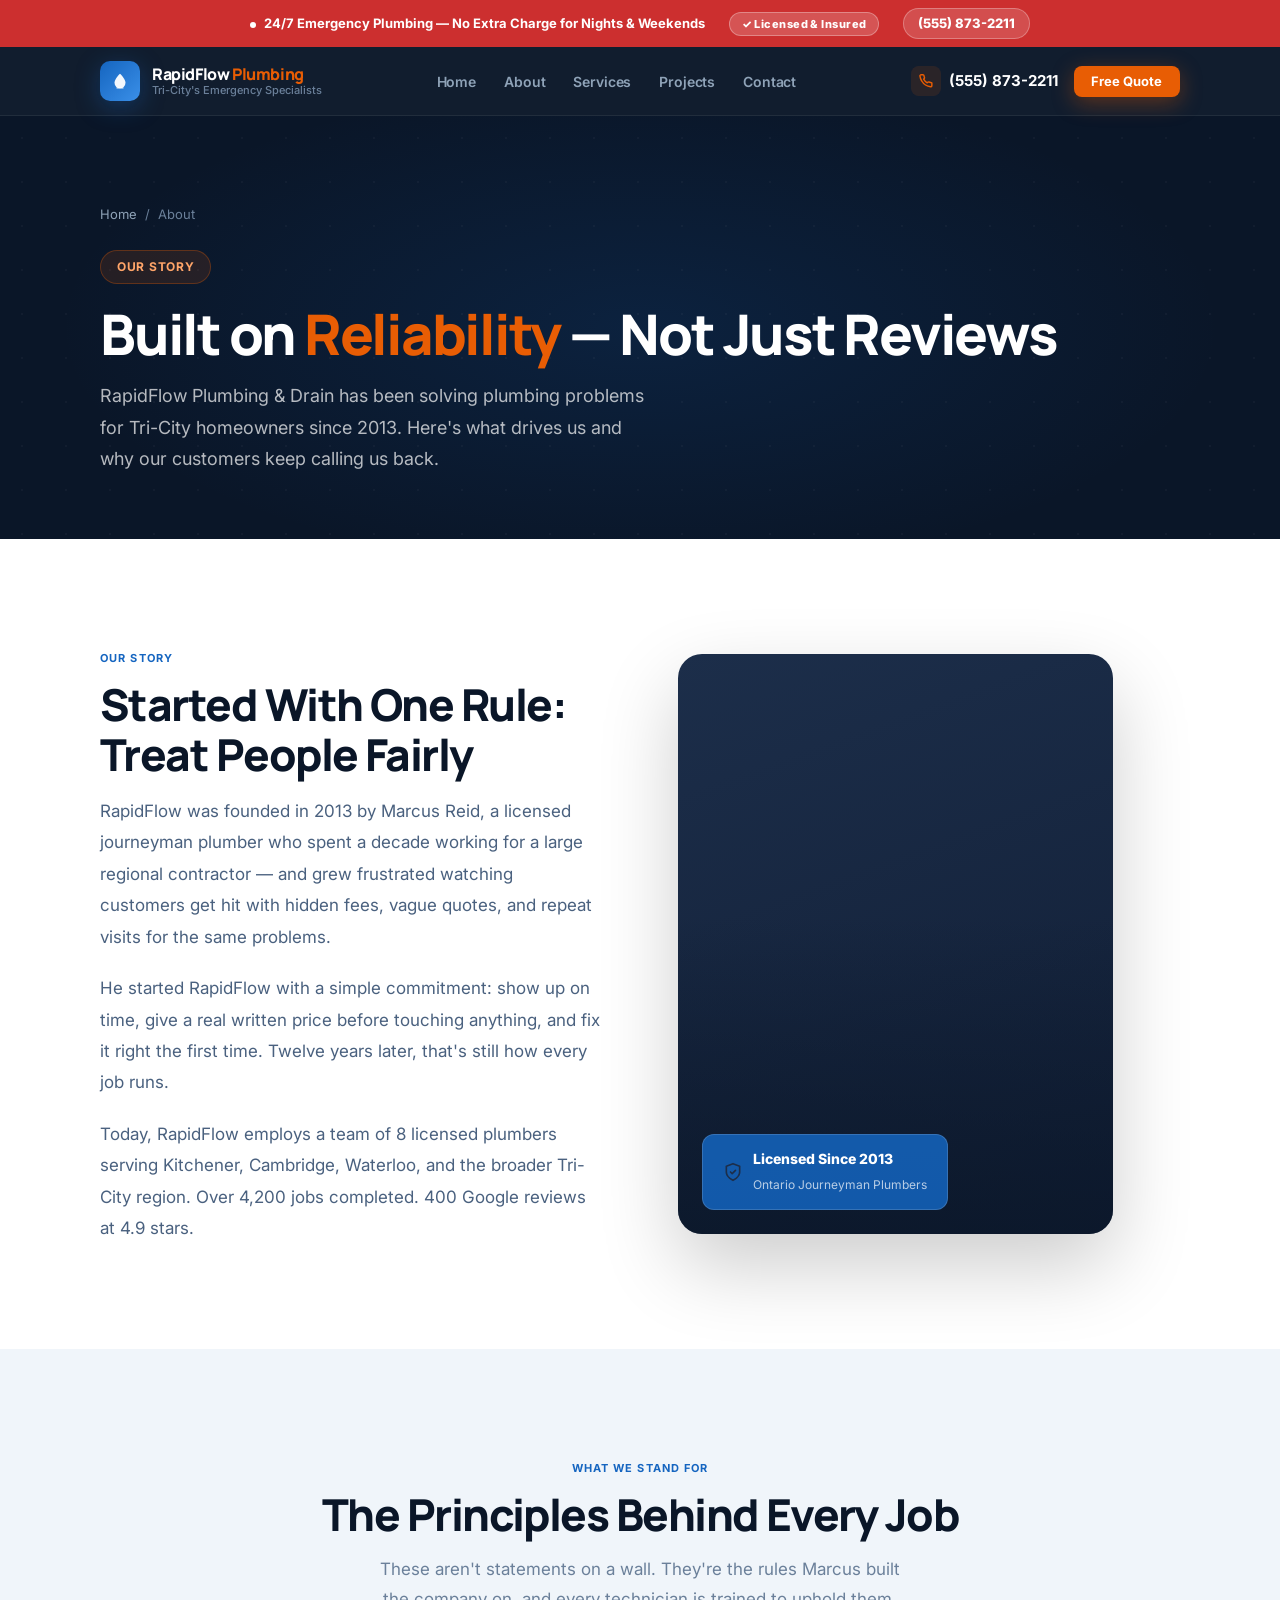
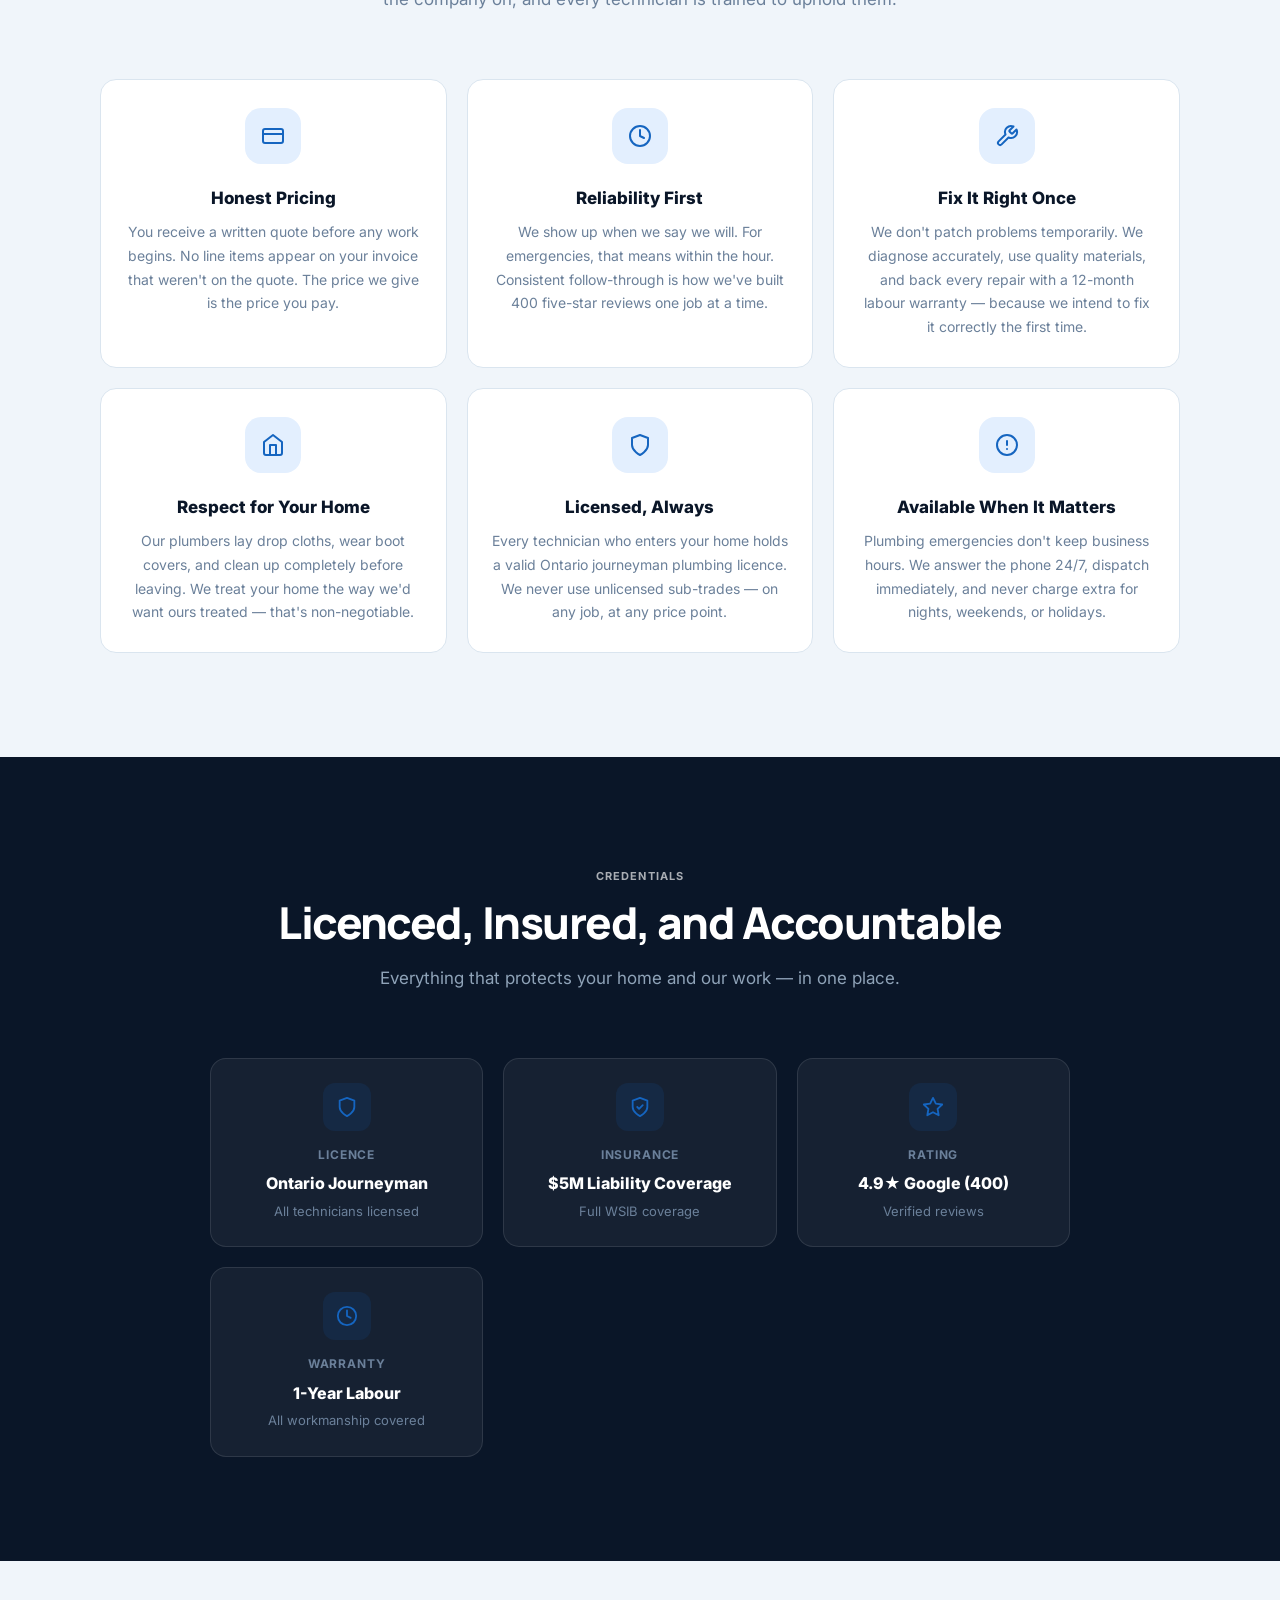
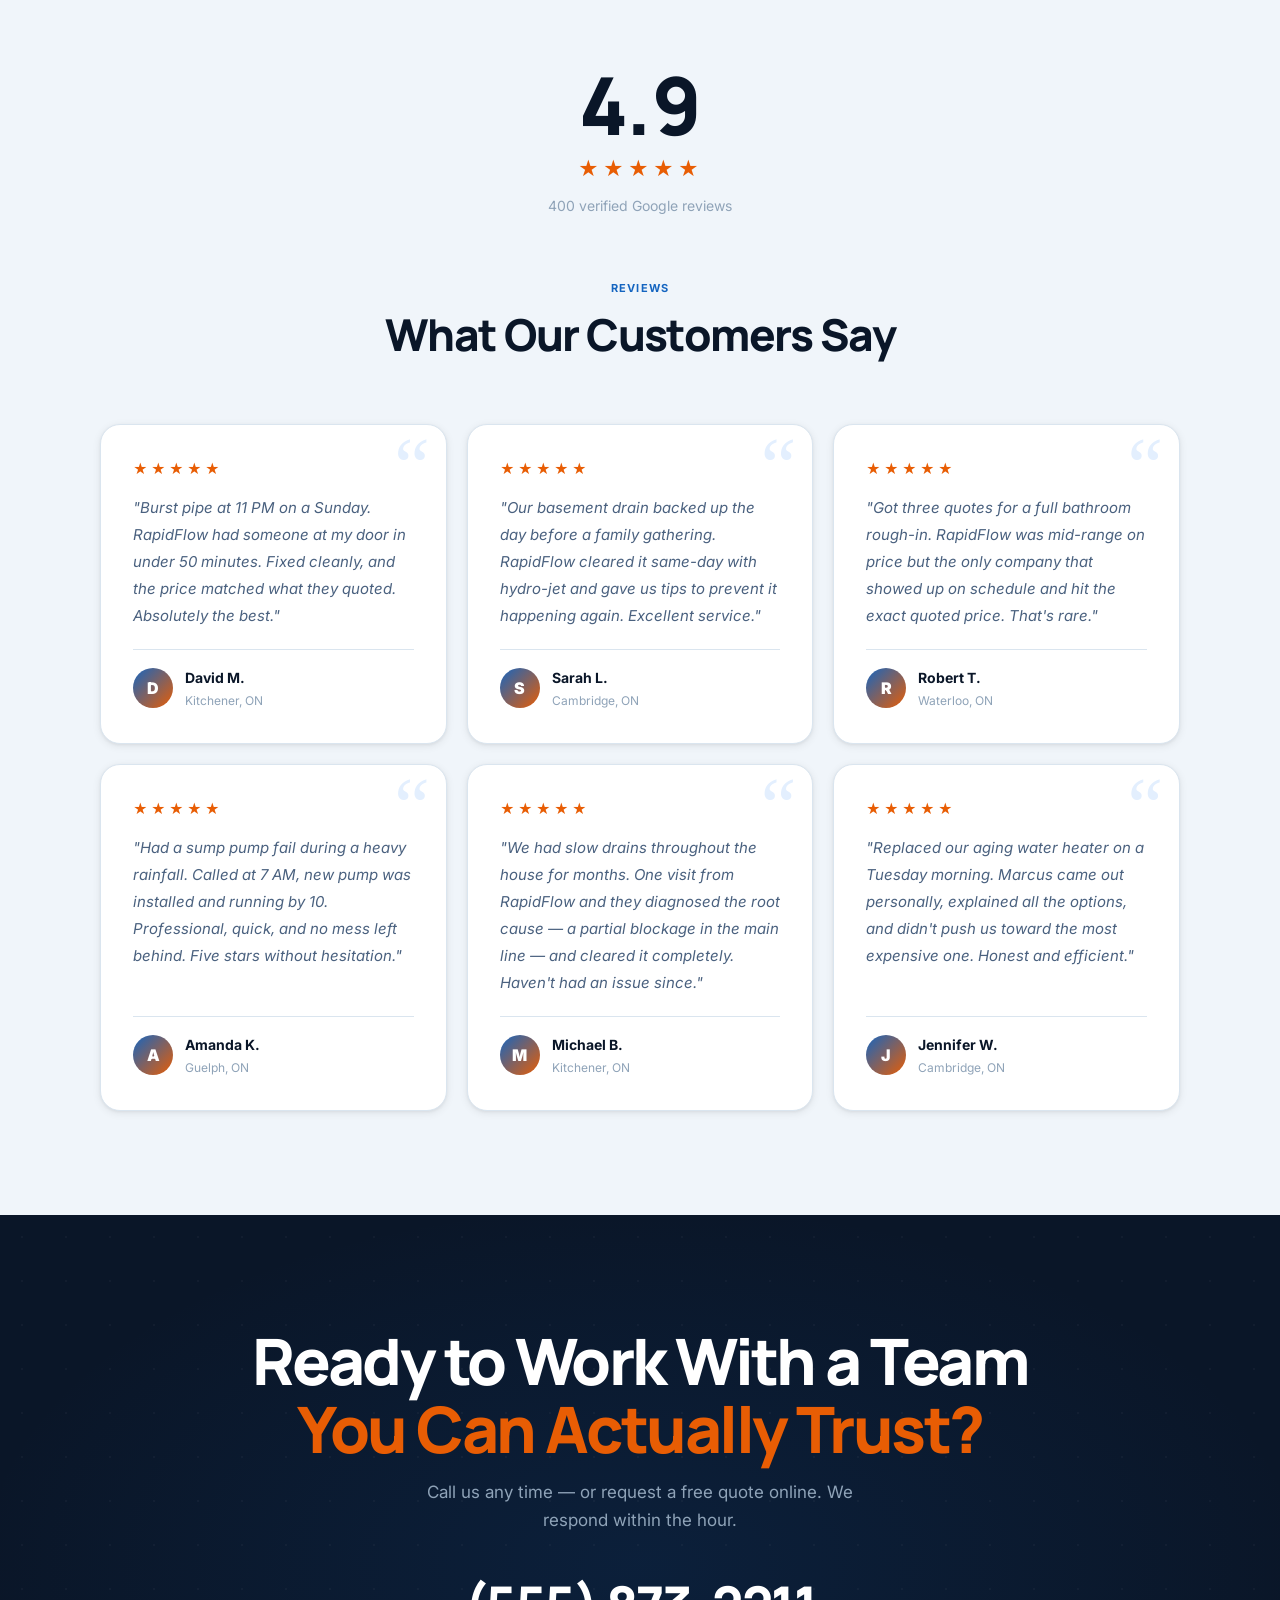
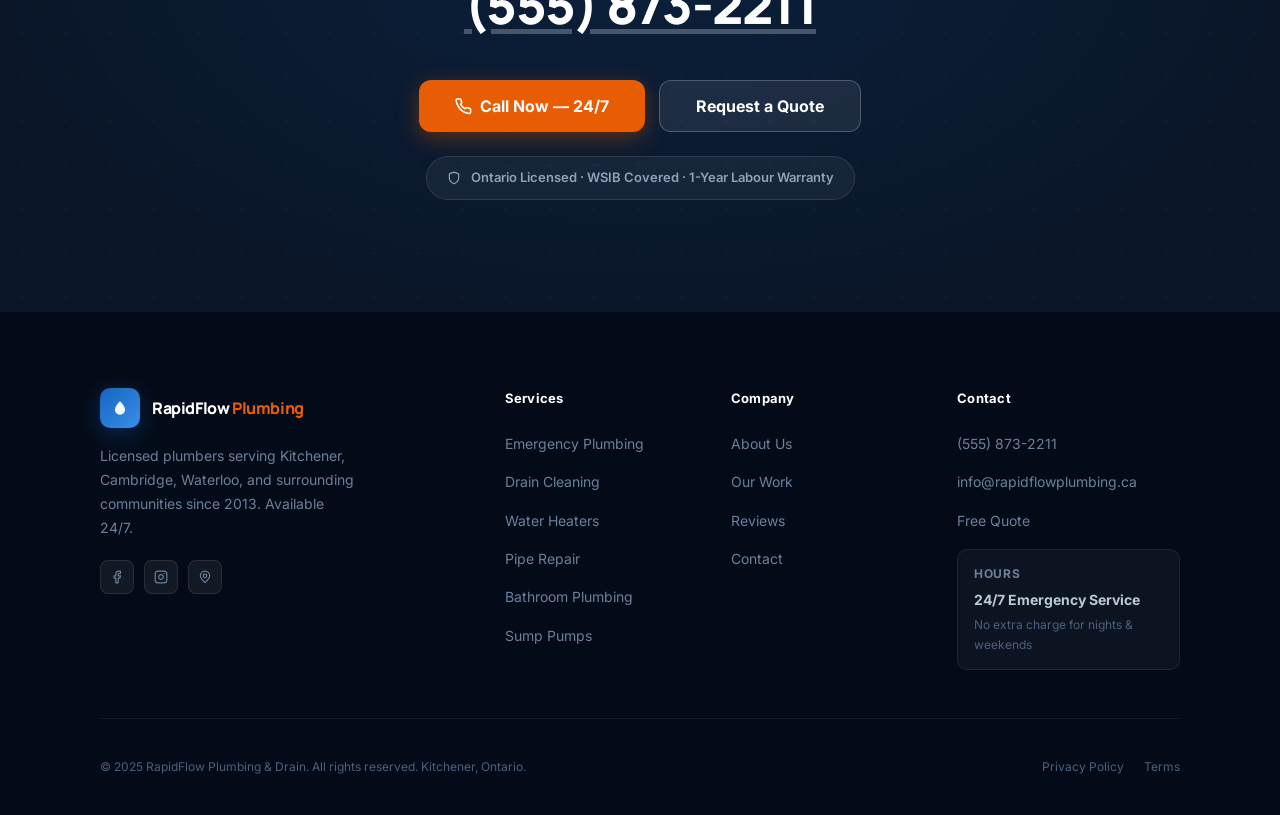
==== about/index.html @ 6519bb2e "feat: full multi-page rebuild — Home, About, Services, Projects, Contact - Converted from single-pag" ====
<!DOCTYPE html>
<html lang="en">
<head>
  <meta charset="UTF-8" />
  <meta name="viewport" content="width=device-width, initial-scale=1.0" />
  <meta name="description" content="About RapidFlow Plumbing & Drain — licensed plumbers serving Tri-City since 2013. Our story, our team, and why homeowners trust us for emergency plumbing." />
  <meta name="theme-color" content="#0A1628" />
  <meta property="og:title" content="About | RapidFlow Plumbing & Drain" />
  <meta property="og:type" content="website" />
  <link rel="canonical" href="https://grandriverdigital.github.io/rapidflow-plumbing-demo/about/" />
  <title>About | RapidFlow Plumbing &amp; Drain</title>
  <link rel="preconnect" href="https://fonts.googleapis.com" />
  <link rel="preconnect" href="https://fonts.gstatic.com" crossorigin />
  <link rel="preload" as="style" href="https://fonts.googleapis.com/css2?family=Manrope:wght@600;700;800;900&family=Inter:wght@400;500;600;700&display=swap" />
  <link rel="stylesheet" href="https://fonts.googleapis.com/css2?family=Manrope:wght@600;700;800;900&family=Inter:wght@400;500;600;700&display=swap" media="print" onload="this.media='all'" />
  <noscript><link rel="stylesheet" href="https://fonts.googleapis.com/css2?family=Manrope:wght@600;700;800;900&family=Inter:wght@400;500;600;700&display=swap" /></noscript>
  <link rel="stylesheet" href="../styles.css" />
</head>
<body>
  <a href="#main" class="skip-link">Skip to main content</a>

  <div class="topbar" role="region" aria-label="Emergency availability">
    <span><span class="topbar__dot" aria-hidden="true"></span><strong>24/7 Emergency Plumbing — No Extra Charge for Nights &amp; Weekends</strong></span>
    <span class="topbar__pill">&#10003; Licensed &amp; Insured</span>
    <a href="tel:5558732211" class="topbar__link">(555) 873-2211</a>
  </div>

  <header class="header" id="header">
    <div class="container header__inner">
      <a href="../" class="logo" aria-label="RapidFlow Plumbing & Drain — home">
        <div class="logo__mark" aria-hidden="true">
          <svg width="22" height="22" viewBox="0 0 36 36" fill="none"><path d="M18 6s-9 8-9 15a9 9 0 0 0 18 0C27 14 18 6 18 6z" fill="#fff" opacity=".95"/><rect x="12" y="28" width="12" height="2.5" rx="1.25" fill="#fff" opacity=".6"/></svg>
        </div>
        <div class="logo__text">
          <div class="logo__name">RapidFlow <span>Plumbing</span></div>
          <div class="logo__tagline">Tri-City's Emergency Specialists</div>
        </div>
      </a>
      <nav class="nav" id="nav" aria-label="Main navigation">
        <ul class="nav__list" role="list">
          <li><a href="../" class="nav__link">Home</a></li>
          <li><a href="../about/" class="nav__link">About</a></li>
          <li><a href="../services/" class="nav__link">Services</a></li>
          <li><a href="../projects/" class="nav__link">Projects</a></li>
          <li><a href="../contact/" class="nav__link">Contact</a></li>
        </ul>
        <a href="../contact/" class="nav__mobile-cta">Get a Free Quote</a>
      </nav>
      <div class="header__right">
        <a href="tel:5558732211" class="header__phone" aria-label="Call RapidFlow now">
          <span class="header__phone-icon" aria-hidden="true">
            <svg width="14" height="14" viewBox="0 0 24 24" fill="none" stroke="currentColor" stroke-width="2.5" stroke-linecap="round" stroke-linejoin="round"><path d="M22 16.92v3a2 2 0 0 1-2.18 2 19.79 19.79 0 0 1-8.63-3.07A19.5 19.5 0 0 1 4.69 12 19.79 19.79 0 0 1 1.61 3.44 2 2 0 0 1 3.6 1.27h3a2 2 0 0 1 2 1.72c.127.96.361 1.9.7 2.81a2 2 0 0 1-.45 2.11L7.91 8.94a16 16 0 0 0 6.16 6.16l.94-.94a2 2 0 0 1 2.11-.45c.907.339 1.85.573 2.81.7A2 2 0 0 1 22 16.92z"/></svg>
          </span>
          (555) 873-2211
        </a>
        <a href="../contact/" class="btn btn--accent btn--sm">Free Quote</a>
      </div>
      <button class="nav-toggle" id="navToggle" aria-label="Open navigation" aria-expanded="false" aria-controls="nav">
        <span class="nav-toggle__bar"></span>
        <span class="nav-toggle__bar"></span>
        <span class="nav-toggle__bar"></span>
      </button>
    </div>
  </header>

  <main id="main">

    <!-- PAGE HERO -->
    <div class="page-hero">
      <div class="container page-hero__inner">
        <nav class="breadcrumb" aria-label="Breadcrumb">
          <a href="../">Home</a>
          <span class="breadcrumb__sep" aria-hidden="true">/</span>
          <span aria-current="page">About</span>
        </nav>
        <div class="page-hero__badge">Our Story</div>
        <h1>Built on <span>Reliability</span> — Not Just Reviews</h1>
        <p class="page-hero__sub">RapidFlow Plumbing &amp; Drain has been solving plumbing problems for Tri-City homeowners since 2013. Here's what drives us and why our customers keep calling us back.</p>
      </div>
    </div>

    <!-- STORY -->
    <section class="section" aria-labelledby="story-h">
      <div class="container">
        <div class="why-grid">
          <div class="sr">
            <div class="eyebrow">Our Story</div>
            <h2 class="section-heading" id="story-h">Started With One Rule: Treat People Fairly</h2>
            <p style="font-size:1.0625rem;color:var(--ink-500);line-height:1.85;margin-bottom:1.25rem;">RapidFlow was founded in 2013 by Marcus Reid, a licensed journeyman plumber who spent a decade working for a large regional contractor — and grew frustrated watching customers get hit with hidden fees, vague quotes, and repeat visits for the same problems.</p>
            <p style="font-size:1.0625rem;color:var(--ink-500);line-height:1.85;margin-bottom:1.25rem;">He started RapidFlow with a simple commitment: show up on time, give a real written price before touching anything, and fix it right the first time. Twelve years later, that's still how every job runs.</p>
            <p style="font-size:1.0625rem;color:var(--ink-500);line-height:1.85;">Today, RapidFlow employs a team of 8 licensed plumbers serving Kitchener, Cambridge, Waterloo, and the broader Tri-City region. Over 4,200 jobs completed. 400 Google reviews at 4.9 stars.</p>
          </div>
          <div class="why-img sr">
            <img src="https://images.unsplash.com/photo-1621905252507-b35492cc74b4?auto=format&fit=crop&w=700&q=80" alt="RapidFlow founder and team at work" loading="lazy" onerror="this.style.display='none'" />
            <div class="why-img__overlay" aria-hidden="true"></div>
            <div class="why-img__foot">
              <div class="cred-badge">
                <svg width="20" height="20" viewBox="0 0 24 24" fill="none" stroke="currentColor" stroke-width="2" stroke-linecap="round" stroke-linejoin="round" aria-hidden="true"><path d="M12 22s8-4 8-10V5l-8-3-8 3v7c0 6 8 10 8 10z"/><polyline points="9 12 11 14 15 10"/></svg>
                <div><strong>Licensed Since 2013</strong><span>Ontario Journeyman Plumbers</span></div>
              </div>
            </div>
          </div>
        </div>
      </div>
    </section>

    <!-- VALUES -->
    <section class="section section--light" aria-labelledby="val-h">
      <div class="container">
        <div class="section-header sr">
          <div class="eyebrow">What We Stand For</div>
          <h2 class="section-heading" id="val-h">The Principles Behind Every Job</h2>
          <p class="section-sub section-sub--center">These aren't statements on a wall. They're the rules Marcus built the company on, and every technician is trained to uphold them.</p>
        </div>
        <div class="values-grid" role="list">
          <div class="val-card sr d1" role="listitem">
            <div class="val-card__ico" aria-hidden="true">
              <svg width="24" height="24" viewBox="0 0 24 24" fill="none" stroke="currentColor" stroke-width="2" stroke-linecap="round" stroke-linejoin="round"><rect x="2" y="5" width="20" height="14" rx="2"/><line x1="2" y1="10" x2="22" y2="10"/></svg>
            </div>
            <h3>Honest Pricing</h3>
            <p>You receive a written quote before any work begins. No line items appear on your invoice that weren't on the quote. The price we give is the price you pay.</p>
          </div>
          <div class="val-card sr d2" role="listitem">
            <div class="val-card__ico" aria-hidden="true">
              <svg width="24" height="24" viewBox="0 0 24 24" fill="none" stroke="currentColor" stroke-width="2" stroke-linecap="round" stroke-linejoin="round"><circle cx="12" cy="12" r="10"/><polyline points="12 6 12 12 16 14"/></svg>
            </div>
            <h3>Reliability First</h3>
            <p>We show up when we say we will. For emergencies, that means within the hour. Consistent follow-through is how we've built 400 five-star reviews one job at a time.</p>
          </div>
          <div class="val-card sr d3" role="listitem">
            <div class="val-card__ico" aria-hidden="true">
              <svg width="24" height="24" viewBox="0 0 24 24" fill="none" stroke="currentColor" stroke-width="2" stroke-linecap="round" stroke-linejoin="round"><path d="M14.7 6.3a1 1 0 0 0 0 1.4l1.6 1.6a1 1 0 0 0 1.4 0l3.77-3.77a6 6 0 0 1-7.94 7.94l-6.91 6.91a2.12 2.12 0 0 1-3-3l6.91-6.91a6 6 0 0 1 7.94-7.94l-3.76 3.76z"/></svg>
            </div>
            <h3>Fix It Right Once</h3>
            <p>We don't patch problems temporarily. We diagnose accurately, use quality materials, and back every repair with a 12-month labour warranty — because we intend to fix it correctly the first time.</p>
          </div>
          <div class="val-card sr d1" role="listitem">
            <div class="val-card__ico" aria-hidden="true">
              <svg width="24" height="24" viewBox="0 0 24 24" fill="none" stroke="currentColor" stroke-width="2" stroke-linecap="round" stroke-linejoin="round"><path d="M3 9l9-7 9 7v11a2 2 0 0 1-2 2H5a2 2 0 0 1-2-2z"/><polyline points="9 22 9 12 15 12 15 22"/></svg>
            </div>
            <h3>Respect for Your Home</h3>
            <p>Our plumbers lay drop cloths, wear boot covers, and clean up completely before leaving. We treat your home the way we'd want ours treated — that's non-negotiable.</p>
          </div>
          <div class="val-card sr d2" role="listitem">
            <div class="val-card__ico" aria-hidden="true">
              <svg width="24" height="24" viewBox="0 0 24 24" fill="none" stroke="currentColor" stroke-width="2" stroke-linecap="round" stroke-linejoin="round"><path d="M12 22s8-4 8-10V5l-8-3-8 3v7c0 6 8 10 8 10z"/></svg>
            </div>
            <h3>Licensed, Always</h3>
            <p>Every technician who enters your home holds a valid Ontario journeyman plumbing licence. We never use unlicensed sub-trades — on any job, at any price point.</p>
          </div>
          <div class="val-card sr d3" role="listitem">
            <div class="val-card__ico" aria-hidden="true">
              <svg width="24" height="24" viewBox="0 0 24 24" fill="none" stroke="currentColor" stroke-width="2" stroke-linecap="round" stroke-linejoin="round"><circle cx="12" cy="12" r="10"/><line x1="12" y1="8" x2="12" y2="12"/><line x1="12" y1="16" x2="12.01" y2="16"/></svg>
            </div>
            <h3>Available When It Matters</h3>
            <p>Plumbing emergencies don't keep business hours. We answer the phone 24/7, dispatch immediately, and never charge extra for nights, weekends, or holidays.</p>
          </div>
        </div>
      </div>
    </section>

    <!-- CREDENTIALS -->
    <section class="section section--dark" aria-labelledby="cred-h">
      <div class="container">
        <div class="section-header sr">
          <div class="eyebrow eyebrow--lt">Credentials</div>
          <h2 class="section-heading section-heading--lt" id="cred-h">Licenced, Insured, and Accountable</h2>
          <p class="section-sub section-sub--lt section-sub--center">Everything that protects your home and our work — in one place.</p>
        </div>
        <div style="display:grid;grid-template-columns:repeat(auto-fit,minmax(220px,1fr));gap:1.25rem;max-width:860px;margin-inline:auto;" role="list">
          <div class="sr d1" style="background:rgba(255,255,255,.05);border:1px solid rgba(255,255,255,.1);border-radius:var(--r-16);padding:1.5rem;text-align:center;" role="listitem">
            <div style="width:48px;height:48px;background:var(--p-gl);border-radius:var(--r-12);display:flex;align-items:center;justify-content:center;margin:0 auto .875rem;color:var(--p);" aria-hidden="true"><svg width="22" height="22" viewBox="0 0 24 24" fill="none" stroke="currentColor" stroke-width="2" stroke-linecap="round" stroke-linejoin="round"><path d="M12 22s8-4 8-10V5l-8-3-8 3v7c0 6 8 10 8 10z"/></svg></div>
            <div style="font-size:.75rem;font-weight:700;color:var(--ink-400);letter-spacing:.07em;text-transform:uppercase;margin-bottom:.375rem;">Licence</div>
            <div style="font-size:1rem;font-weight:800;color:#fff;">Ontario Journeyman</div>
            <div style="font-size:.8125rem;color:var(--ink-400);margin-top:.25rem;">All technicians licensed</div>
          </div>
          <div class="sr d2" style="background:rgba(255,255,255,.05);border:1px solid rgba(255,255,255,.1);border-radius:var(--r-16);padding:1.5rem;text-align:center;" role="listitem">
            <div style="width:48px;height:48px;background:var(--p-gl);border-radius:var(--r-12);display:flex;align-items:center;justify-content:center;margin:0 auto .875rem;color:var(--p);" aria-hidden="true"><svg width="22" height="22" viewBox="0 0 24 24" fill="none" stroke="currentColor" stroke-width="2" stroke-linecap="round" stroke-linejoin="round"><path d="M12 22s8-4 8-10V5l-8-3-8 3v7c0 6 8 10 8 10z"/><polyline points="9 12 11 14 15 10"/></svg></div>
            <div style="font-size:.75rem;font-weight:700;color:var(--ink-400);letter-spacing:.07em;text-transform:uppercase;margin-bottom:.375rem;">Insurance</div>
            <div style="font-size:1rem;font-weight:800;color:#fff;">$5M Liability Coverage</div>
            <div style="font-size:.8125rem;color:var(--ink-400);margin-top:.25rem;">Full WSIB coverage</div>
          </div>
          <div class="sr d3" style="background:rgba(255,255,255,.05);border:1px solid rgba(255,255,255,.1);border-radius:var(--r-16);padding:1.5rem;text-align:center;" role="listitem">
            <div style="width:48px;height:48px;background:var(--p-gl);border-radius:var(--r-12);display:flex;align-items:center;justify-content:center;margin:0 auto .875rem;color:var(--p);" aria-hidden="true"><svg width="22" height="22" viewBox="0 0 24 24" fill="none" stroke="currentColor" stroke-width="2" stroke-linecap="round" stroke-linejoin="round"><polygon points="12 2 15.09 8.26 22 9.27 17 14.14 18.18 21.02 12 17.77 5.82 21.02 7 14.14 2 9.27 8.91 8.26 12 2"/></svg></div>
            <div style="font-size:.75rem;font-weight:700;color:var(--ink-400);letter-spacing:.07em;text-transform:uppercase;margin-bottom:.375rem;">Rating</div>
            <div style="font-size:1rem;font-weight:800;color:#fff;">4.9&#9733; Google (400)</div>
            <div style="font-size:.8125rem;color:var(--ink-400);margin-top:.25rem;">Verified reviews</div>
          </div>
          <div class="sr d4" style="background:rgba(255,255,255,.05);border:1px solid rgba(255,255,255,.1);border-radius:var(--r-16);padding:1.5rem;text-align:center;" role="listitem">
            <div style="width:48px;height:48px;background:var(--p-gl);border-radius:var(--r-12);display:flex;align-items:center;justify-content:center;margin:0 auto .875rem;color:var(--p);" aria-hidden="true"><svg width="22" height="22" viewBox="0 0 24 24" fill="none" stroke="currentColor" stroke-width="2" stroke-linecap="round" stroke-linejoin="round"><circle cx="12" cy="12" r="10"/><polyline points="12 6 12 12 16 14"/></svg></div>
            <div style="font-size:.75rem;font-weight:700;color:var(--ink-400);letter-spacing:.07em;text-transform:uppercase;margin-bottom:.375rem;">Warranty</div>
            <div style="font-size:1rem;font-weight:800;color:#fff;">1-Year Labour</div>
            <div style="font-size:.8125rem;color:var(--ink-400);margin-top:.25rem;">All workmanship covered</div>
          </div>
        </div>
      </div>
    </section>

    <!-- REVIEWS -->
    <section class="section section--light" id="reviews" aria-labelledby="rev-h">
      <div class="container">
        <div class="rev-agg sr">
          <div class="rev-agg__num" aria-label="4.9 out of 5 stars">4.9</div>
          <div class="rev-agg__stars" aria-hidden="true">&#9733;&#9733;&#9733;&#9733;&#9733;</div>
          <div class="rev-agg__count">400 verified Google reviews</div>
        </div>
        <div class="section-header sr">
          <div class="eyebrow">Reviews</div>
          <h2 class="section-heading" id="rev-h">What Our Customers Say</h2>
        </div>
        <div class="rev-grid" role="list" aria-label="Customer reviews">
          <div class="rev-card sr d1" role="listitem">
            <div class="rev-card__stars" aria-label="5 stars">&#9733;&#9733;&#9733;&#9733;&#9733;</div>
            <p class="rev-card__text">"Burst pipe at 11 PM on a Sunday. RapidFlow had someone at my door in under 50 minutes. Fixed cleanly, and the price matched what they quoted. Absolutely the best."</p>
            <div class="rev-card__author">
              <div class="rev-card__avatar" aria-hidden="true">D</div>
              <div><div class="rev-card__name">David M.</div><div class="rev-card__loc">Kitchener, ON</div></div>
            </div>
          </div>
          <div class="rev-card sr d2" role="listitem">
            <div class="rev-card__stars" aria-label="5 stars">&#9733;&#9733;&#9733;&#9733;&#9733;</div>
            <p class="rev-card__text">"Our basement drain backed up the day before a family gathering. RapidFlow cleared it same-day with hydro-jet and gave us tips to prevent it happening again. Excellent service."</p>
            <div class="rev-card__author">
              <div class="rev-card__avatar" aria-hidden="true">S</div>
              <div><div class="rev-card__name">Sarah L.</div><div class="rev-card__loc">Cambridge, ON</div></div>
            </div>
          </div>
          <div class="rev-card sr d3" role="listitem">
            <div class="rev-card__stars" aria-label="5 stars">&#9733;&#9733;&#9733;&#9733;&#9733;</div>
            <p class="rev-card__text">"Got three quotes for a full bathroom rough-in. RapidFlow was mid-range on price but the only company that showed up on schedule and hit the exact quoted price. That's rare."</p>
            <div class="rev-card__author">
              <div class="rev-card__avatar" aria-hidden="true">R</div>
              <div><div class="rev-card__name">Robert T.</div><div class="rev-card__loc">Waterloo, ON</div></div>
            </div>
          </div>
          <div class="rev-card sr d1" role="listitem">
            <div class="rev-card__stars" aria-label="5 stars">&#9733;&#9733;&#9733;&#9733;&#9733;</div>
            <p class="rev-card__text">"Had a sump pump fail during a heavy rainfall. Called at 7 AM, new pump was installed and running by 10. Professional, quick, and no mess left behind. Five stars without hesitation."</p>
            <div class="rev-card__author">
              <div class="rev-card__avatar" aria-hidden="true">A</div>
              <div><div class="rev-card__name">Amanda K.</div><div class="rev-card__loc">Guelph, ON</div></div>
            </div>
          </div>
          <div class="rev-card sr d2" role="listitem">
            <div class="rev-card__stars" aria-label="5 stars">&#9733;&#9733;&#9733;&#9733;&#9733;</div>
            <p class="rev-card__text">"We had slow drains throughout the house for months. One visit from RapidFlow and they diagnosed the root cause — a partial blockage in the main line — and cleared it completely. Haven't had an issue since."</p>
            <div class="rev-card__author">
              <div class="rev-card__avatar" aria-hidden="true">M</div>
              <div><div class="rev-card__name">Michael B.</div><div class="rev-card__loc">Kitchener, ON</div></div>
            </div>
          </div>
          <div class="rev-card sr d3" role="listitem">
            <div class="rev-card__stars" aria-label="5 stars">&#9733;&#9733;&#9733;&#9733;&#9733;</div>
            <p class="rev-card__text">"Replaced our aging water heater on a Tuesday morning. Marcus came out personally, explained all the options, and didn't push us toward the most expensive one. Honest and efficient."</p>
            <div class="rev-card__author">
              <div class="rev-card__avatar" aria-hidden="true">J</div>
              <div><div class="rev-card__name">Jennifer W.</div><div class="rev-card__loc">Cambridge, ON</div></div>
            </div>
          </div>
        </div>
      </div>
    </section>

    <!-- FINAL CTA -->
    <section class="final-cta" aria-labelledby="cta-h">
      <div class="container">
        <div class="final-cta__inner">
          <h2 class="sr" id="cta-h">Ready to Work With a Team<br><span>You Can Actually Trust?</span></h2>
          <p class="sr">Call us any time — or request a free quote online. We respond within the hour.</p>
          <a href="tel:5558732211" class="final-cta__phone sr">(555) 873-2211</a>
          <div class="final-cta__btns sr">
            <a href="tel:5558732211" class="btn btn--accent btn--lg">
              <svg width="17" height="17" viewBox="0 0 24 24" fill="none" stroke="currentColor" stroke-width="2.2" stroke-linecap="round" stroke-linejoin="round" aria-hidden="true"><path d="M22 16.92v3a2 2 0 0 1-2.18 2 19.79 19.79 0 0 1-8.63-3.07A19.5 19.5 0 0 1 4.69 12 19.79 19.79 0 0 1 1.61 3.44 2 2 0 0 1 3.6 1.27h3a2 2 0 0 1 2 1.72c.127.96.361 1.9.7 2.81a2 2 0 0 1-.45 2.11L7.91 8.94a16 16 0 0 0 6.16 6.16l.94-.94a2 2 0 0 1 2.11-.45c.907.339 1.85.573 2.81.7A2 2 0 0 1 22 16.92z"/></svg>
              Call Now — 24/7
            </a>
            <a href="../contact/" class="btn btn--ghost btn--lg">Request a Quote</a>
          </div>
          <div class="cert-pill sr"><svg width="14" height="14" viewBox="0 0 24 24" fill="none" stroke="currentColor" stroke-width="2" stroke-linecap="round" stroke-linejoin="round" aria-hidden="true"><path d="M12 22s8-4 8-10V5l-8-3-8 3v7c0 6 8 10 8 10z"/></svg>Ontario Licensed · WSIB Covered · 1-Year Labour Warranty</div>
        </div>
      </div>
    </section>

  </main>

  <footer class="footer" aria-label="Site footer">
    <div class="container">
      <div class="footer__grid">
        <div class="footer__brand">
          <a href="../" class="logo" aria-label="RapidFlow Plumbing — home">
            <div class="logo__mark" aria-hidden="true"><svg width="20" height="20" viewBox="0 0 36 36" fill="none"><path d="M18 6s-9 8-9 15a9 9 0 0 0 18 0C27 14 18 6 18 6z" fill="#fff" opacity=".95"/></svg></div>
            <div class="logo__text"><div class="logo__name">RapidFlow <span>Plumbing</span></div></div>
          </a>
          <p>Licensed plumbers serving Kitchener, Cambridge, Waterloo, and surrounding communities since 2013. Available 24/7.</p>
          <div class="footer__socials" aria-label="Social media">
            <a href="#" class="footer__soc" aria-label="Facebook"><svg width="14" height="14" viewBox="0 0 24 24" fill="none" stroke="currentColor" stroke-width="2" stroke-linecap="round" stroke-linejoin="round"><path d="M18 2h-3a5 5 0 0 0-5 5v3H7v4h3v8h4v-8h3l1-4h-4V7a1 1 0 0 1 1-1h3z"/></svg></a>
            <a href="#" class="footer__soc" aria-label="Instagram"><svg width="14" height="14" viewBox="0 0 24 24" fill="none" stroke="currentColor" stroke-width="2" stroke-linecap="round" stroke-linejoin="round"><rect x="2" y="2" width="20" height="20" rx="5" ry="5"/><path d="M16 11.37A4 4 0 1 1 12.63 8 4 4 0 0 1 16 11.37z"/><line x1="17.5" y1="6.5" x2="17.51" y2="6.5"/></svg></a>
            <a href="#" class="footer__soc" aria-label="Google Maps"><svg width="14" height="14" viewBox="0 0 24 24" fill="none" stroke="currentColor" stroke-width="2" stroke-linecap="round" stroke-linejoin="round"><circle cx="12" cy="10" r="3"/><path d="M12 21.7C17.3 17 20 13 20 10a8 8 0 1 0-16 0c0 3 2.7 6.9 8 11.7z"/></svg></a>
          </div>
        </div>
        <div class="footer__col"><h5>Services</h5><ul><li><a href="../services/#emergency">Emergency Plumbing</a></li><li><a href="../services/#drains">Drain Cleaning</a></li><li><a href="../services/#water-heater">Water Heaters</a></li><li><a href="../services/#pipes">Pipe Repair</a></li><li><a href="../services/#bathroom">Bathroom Plumbing</a></li><li><a href="../services/#sump">Sump Pumps</a></li></ul></div>
        <div class="footer__col"><h5>Company</h5><ul><li><a href="../about/">About Us</a></li><li><a href="../projects/">Our Work</a></li><li><a href="../about/#reviews">Reviews</a></li><li><a href="../contact/">Contact</a></li></ul></div>
        <div class="footer__col"><h5>Contact</h5><ul><li><a href="tel:5558732211">(555) 873-2211</a></li><li><a href="mailto:info@rapidflowplumbing.ca">info@rapidflowplumbing.ca</a></li><li><a href="../contact/">Free Quote</a></li></ul>
          <div style="margin-top:1rem;padding:.875rem 1rem;background:rgba(255,255,255,.04);border:1px solid rgba(255,255,255,.07);border-radius:var(--r-10);">
            <div style="font-size:.75rem;font-weight:700;color:var(--ink-400);letter-spacing:.05em;margin-bottom:.25rem;">HOURS</div>
            <div style="font-size:.875rem;font-weight:700;color:var(--ink-200);">24/7 Emergency Service</div>
            <div style="font-size:.75rem;color:var(--ink-500);margin-top:.25rem;">No extra charge for nights &amp; weekends</div>
          </div>
        </div>
      </div>
      <div class="footer__bottom">
        <div class="footer__copy">&copy; 2025 RapidFlow Plumbing &amp; Drain. All rights reserved. Kitchener, Ontario.</div>
        <div class="footer__links"><a href="#">Privacy Policy</a><a href="#">Terms</a></div>
      </div>
    </div>
  </footer>

  <div class="mob-bar" id="mobBar" role="region" aria-label="Quick contact">
    <a href="tel:5558732211" class="btn btn--accent btn--sm" style="flex:1;text-align:center;">Call Now</a>
    <a href="../contact/" class="btn btn--primary btn--sm" style="flex:1;text-align:center;">Free Quote</a>
  </div>

  <script src="../script.js"></script>
</body>
</html>
---- styles.css ----
/* ============================================================
   RAPIDFLOW PLUMBING & DRAIN — Shared Stylesheet
   ============================================================ */

/* ── DESIGN TOKENS ───────────────────────────────────────── */
:root {
  --p:        #1565C0;
  --p-dk:     #0D47A1;
  --p-lt:     #E3EFFE;
  --p-gl:     rgba(21,101,192,.12);
  --p-glow:   rgba(21,101,192,.35);

  --a:        #E85D04;
  --a-dk:     #D04A00;
  --a-lt:     #FEF0E6;
  --a-gl:     rgba(232,93,4,.12);
  --a-glow:   rgba(232,93,4,.35);

  --red:      #CC2F2F;
  --red-gl:   rgba(204,47,47,.13);
  --green:    #10B981;
  --green-gl: rgba(16,185,129,.13);

  --ink-950: #040B18;
  --ink-900: #0A1628;
  --ink-800: #111E35;
  --ink-750: #162440;
  --ink-700: #1C2E4A;
  --ink-600: #2D4165;
  --ink-500: #4A617F;
  --ink-400: #6B809A;
  --ink-300: #8FA3B8;
  --ink-200: #B8CAD8;
  --ink-100: #DAE5EF;
  --ink-050: #F0F5FA;
  --ink-000: #FFFFFF;

  --fd: 'Manrope', system-ui, sans-serif;
  --fb: 'Inter', system-ui, sans-serif;

  --max:    1160px;
  --pad:    clamp(1.25rem, 5vw, 2.5rem);
  --hdr-h:  68px;

  --r-4:4px; --r-6:6px; --r-8:8px; --r-10:10px; --r-12:12px;
  --r-16:16px; --r-20:20px; --r-24:24px; --r-f:9999px;

  --sh-xs: 0 1px 3px rgba(0,0,0,.06);
  --sh-sm: 0 2px 8px rgba(0,0,0,.08), 0 1px 3px rgba(0,0,0,.05);
  --sh-md: 0 4px 18px rgba(0,0,0,.10), 0 2px 6px rgba(0,0,0,.06);
  --sh-lg: 0 8px 32px rgba(0,0,0,.12), 0 4px 10px rgba(0,0,0,.07);
  --sh-xl: 0 20px 56px rgba(0,0,0,.15), 0 8px 20px rgba(0,0,0,.08);
  --sh-2xl: 0 32px 80px rgba(0,0,0,.20);
  --sh-p:  0 6px 24px var(--p-glow);
  --sh-a:  0 6px 22px var(--a-glow);

  --ease:    cubic-bezier(.22,1,.36,1);
  --ease-io: cubic-bezier(.37,0,.63,1);
}

/* ── RESET ───────────────────────────────────────────────── */
*, *::before, *::after { box-sizing: border-box; margin: 0; padding: 0; }
html {
  scroll-behavior: smooth;
  scroll-padding-top: calc(var(--hdr-h) + 16px);
  -webkit-text-size-adjust: 100%;
}
body {
  font-family: var(--fb);
  font-size: 1rem;
  line-height: 1.65;
  color: var(--ink-700);
  background: var(--ink-000);
  -webkit-font-smoothing: antialiased;
  overflow-x: hidden;
}
a { text-decoration: none; color: inherit; }
img { display: block; max-width: 100%; height: auto; }
svg { display: block; }
ul { list-style: none; }
button { font-family: inherit; cursor: pointer; border: none; background: none; }
input, select, textarea { font-family: inherit; font-size: inherit; }

.container {
  width: 100%;
  max-width: var(--max);
  margin-inline: auto;
  padding-inline: var(--pad);
}

/* ── SCROLL REVEAL ───────────────────────────────────────── */
.sr {
  opacity: 0;
  transform: translateY(22px);
  transition: opacity .6s var(--ease), transform .6s var(--ease);
}
.sr.visible { opacity: 1; transform: none; }
.sr.d1 { transition-delay: .07s; }
.sr.d2 { transition-delay: .14s; }
.sr.d3 { transition-delay: .21s; }
.sr.d4 { transition-delay: .28s; }

@keyframes fadeUp {
  from { opacity: 0; transform: translateY(20px); }
  to   { opacity: 1; transform: none; }
}
.ha { opacity: 0; animation: fadeUp .65s var(--ease) forwards; }
.ha.t1 { animation-delay: .10s; }
.ha.t2 { animation-delay: .26s; }
.ha.t3 { animation-delay: .42s; }
.ha.t4 { animation-delay: .56s; }
.ha.t5 { animation-delay: .68s; }

@media (prefers-reduced-motion: reduce) {
  .sr, .ha { opacity: 1; transform: none; transition: none; animation: none; }
  * { transition-duration: .01ms !important; animation-duration: .01ms !important; }
}

/* ── SKIP LINK ───────────────────────────────────────────── */
.skip-link {
  position: absolute;
  top: -100%;
  left: 1rem;
  background: var(--p);
  color: #fff;
  padding: .5rem 1rem;
  border-radius: 0 0 var(--r-8) var(--r-8);
  font-weight: 700;
  font-size: .875rem;
  z-index: 9999;
  transition: top .2s;
}
.skip-link:focus { top: 0; }

/* ── BUTTONS ─────────────────────────────────────────────── */
.btn {
  display: inline-flex;
  align-items: center;
  justify-content: center;
  gap: .5rem;
  padding: .875rem 1.875rem;
  border-radius: var(--r-10);
  font-family: var(--fb);
  font-size: .9375rem;
  font-weight: 700;
  line-height: 1;
  white-space: nowrap;
  cursor: pointer;
  border: none;
  transition: box-shadow .22s var(--ease), background .15s, color .15s;
  -webkit-tap-highlight-color: transparent;
}
.btn:focus-visible { outline: 2.5px solid var(--p); outline-offset: 3px; }
.btn:active { opacity: .88; }
.btn--primary { background: var(--p); color: #fff; box-shadow: var(--sh-p); }
.btn--primary:hover { background: var(--p-dk); box-shadow: 0 14px 40px var(--p-glow); }
.btn--accent  { background: var(--a); color: #fff; box-shadow: var(--sh-a); }
.btn--accent:hover  { background: var(--a-dk); box-shadow: 0 14px 40px var(--a-glow); }
.btn--ghost   { background: rgba(255,255,255,.08); color: #fff; border: 1.5px solid rgba(255,255,255,.22); }
.btn--ghost:hover   { background: rgba(255,255,255,.16); border-color: rgba(255,255,255,.45); }
.btn--outline { background: transparent; color: var(--p); border: 1.5px solid var(--p); }
.btn--outline:hover { background: var(--p-lt); }
.btn--white   { background: #fff; color: var(--p); box-shadow: var(--sh-lg); }
.btn--white:hover   { background: var(--ink-050); box-shadow: var(--sh-xl); }
.btn--lg { padding: 1.0625rem 2.25rem; font-size: 1rem; border-radius: var(--r-12); }
.btn--sm { padding: .55rem 1.1rem; font-size: .8125rem; border-radius: var(--r-8); }

/* ── TOPBAR ──────────────────────────────────────────────── */
.topbar {
  background: var(--red);
  color: #fff;
  font-size: .8125rem;
  font-weight: 600;
  padding: .5rem var(--pad);
  display: flex;
  align-items: center;
  justify-content: center;
  gap: 1.5rem;
  flex-wrap: wrap;
  z-index: 500;
  position: relative;
}
.topbar__dot {
  display: inline-block;
  width: 6px; height: 6px;
  background: #fff;
  border-radius: 50%;
  margin-right: .5rem;
  animation: tbPulse 1.8s ease infinite;
}
@keyframes tbPulse {
  0%,100% { opacity:1; transform:scale(1); }
  50%      { opacity:.4; transform:scale(1.55); }
}
.topbar__pill {
  display: inline-flex;
  align-items: center;
  gap: .375rem;
  background: rgba(255,255,255,.18);
  border: 1px solid rgba(255,255,255,.3);
  border-radius: var(--r-f);
  padding: 2px .75rem;
  font-size: .6875rem;
  font-weight: 800;
  letter-spacing: .04em;
}
.topbar__link {
  background: rgba(255,255,255,.15);
  border: 1px solid rgba(255,255,255,.28);
  border-radius: var(--r-f);
  padding: .25rem .875rem;
  font-weight: 800;
  transition: background .15s;
}
.topbar__link:hover { background: rgba(255,255,255,.28); }

/* ── HEADER ──────────────────────────────────────────────── */
.header {
  position: sticky;
  top: 0;
  z-index: 400;
  background: rgba(10,22,40,.97);
  backdrop-filter: blur(18px);
  -webkit-backdrop-filter: blur(18px);
  border-bottom: 1px solid rgba(255,255,255,.07);
  transition: box-shadow .3s;
}
.header.scrolled { box-shadow: 0 4px 30px rgba(0,0,0,.6); }
.header__inner {
  display: flex;
  align-items: center;
  justify-content: space-between;
  height: var(--hdr-h);
  gap: 1.5rem;
}
.logo {
  display: flex;
  align-items: center;
  gap: .75rem;
  flex-shrink: 0;
}
.logo__mark {
  width: 40px; height: 40px;
  background: linear-gradient(135deg, var(--p) 0%, #3A8FE8 100%);
  border-radius: var(--r-10);
  display: flex;
  align-items: center;
  justify-content: center;
  box-shadow: var(--sh-p);
  flex-shrink: 0;
}
.logo__mark svg { color: #fff; }
.logo__text { line-height: 1.2; }
.logo__name {
  font-family: var(--fd);
  font-size: 1rem;
  font-weight: 800;
  color: #fff;
  letter-spacing: -.025em;
}
.logo__name span { color: var(--a); }
.logo__tagline { font-size: .6875rem; color: var(--ink-400); font-weight: 500; }

.nav { display: flex; align-items: center; }
.nav__list {
  display: flex;
  align-items: center;
  gap: 1.75rem;
}
.nav__link {
  font-size: .875rem;
  font-weight: 600;
  color: var(--ink-300);
  letter-spacing: -.01em;
  transition: color .15s;
  position: relative;
  padding-bottom: 2px;
}
.nav__link::after {
  content: '';
  position: absolute;
  bottom: -4px;
  left: 0; right: 0;
  height: 2px;
  background: var(--a);
  border-radius: 2px;
  transform: scaleX(0);
  transition: transform .22s var(--ease);
}
.nav__link:hover,
.nav__link.active { color: #fff; }
.nav__link:hover::after,
.nav__link.active::after { transform: scaleX(1); }
.nav__mobile-cta { display: none; }

.header__right {
  display: flex;
  align-items: center;
  gap: 1rem;
  flex-shrink: 0;
}
.header__phone {
  display: flex;
  align-items: center;
  gap: .5rem;
  font-size: .9375rem;
  font-weight: 700;
  color: #fff;
  transition: color .15s;
}
.header__phone:hover { color: var(--a); }
.header__phone-icon {
  width: 30px; height: 30px;
  background: var(--a-gl);
  border-radius: var(--r-8);
  display: flex;
  align-items: center;
  justify-content: center;
  color: var(--a);
}
.nav-toggle {
  display: none;
  flex-direction: column;
  gap: 5px;
  width: 32px;
  cursor: pointer;
  padding: 4px;
}
.nav-toggle__bar {
  display: block;
  width: 100%;
  height: 2px;
  background: #fff;
  border-radius: 2px;
  transition: transform .3s var(--ease), opacity .2s;
}
.nav-toggle.open .nav-toggle__bar:nth-child(1) { transform: translateY(7px) rotate(45deg); }
.nav-toggle.open .nav-toggle__bar:nth-child(2) { opacity: 0; }
.nav-toggle.open .nav-toggle__bar:nth-child(3) { transform: translateY(-7px) rotate(-45deg); }

/* ── SECTION SHARED ──────────────────────────────────────── */
.section { padding: clamp(4rem, 9vw, 6.5rem) 0; }
.section--light { background: var(--ink-050); }
.section--dark  { background: var(--ink-900); }
.section--mid   { background: var(--ink-800); }

.eyebrow {
  display: inline-block;
  font-size: .6875rem;
  font-weight: 700;
  letter-spacing: .1em;
  text-transform: uppercase;
  color: var(--p);
  margin-bottom: .75rem;
}
.eyebrow--accent { color: var(--a); }
.eyebrow--lt     { color: rgba(255,255,255,.65); }

.section-heading {
  font-family: var(--fd);
  font-size: clamp(1.75rem, 4vw, 2.75rem);
  font-weight: 900;
  letter-spacing: -.035em;
  line-height: 1.15;
  color: var(--ink-900);
  margin-bottom: 1rem;
}
.section-heading--lt { color: #fff; }
.section-sub {
  font-size: 1.0625rem;
  color: var(--ink-400);
  line-height: 1.75;
  max-width: 540px;
}
.section-sub--lt     { color: var(--ink-300); }
.section-sub--center { margin-inline: auto; }
.section-header {
  text-align: center;
  margin-bottom: clamp(2.5rem, 5vw, 4rem);
}

/* ── PAGE HERO (inner pages) ─────────────────────────────── */
.page-hero {
  background: var(--ink-900);
  padding: clamp(3.5rem, 8vw, 5.5rem) 0 clamp(2.5rem, 6vw, 4rem);
  position: relative;
  overflow: hidden;
}
.page-hero::before {
  content: '';
  position: absolute; inset: 0;
  background: radial-gradient(ellipse 70% 90% at 50% 50%, rgba(21,101,192,.15) 0%, transparent 65%);
}
.page-hero::after {
  content: '';
  position: absolute; inset: 0;
  background-image: radial-gradient(circle, rgba(255,255,255,.03) 1px, transparent 1px);
  background-size: 44px 44px;
}
.page-hero__inner { position: relative; z-index: 1; }
.page-hero__badge {
  display: inline-flex;
  align-items: center;
  gap: .5rem;
  background: var(--a-gl);
  border: 1px solid rgba(232,93,4,.3);
  color: #FFA569;
  padding: .375rem 1rem;
  border-radius: var(--r-f);
  font-size: .75rem;
  font-weight: 700;
  letter-spacing: .06em;
  text-transform: uppercase;
  margin-bottom: 1.25rem;
}
.page-hero h1 {
  font-family: var(--fd);
  font-size: clamp(2rem, 5vw, 3.5rem);
  font-weight: 900;
  color: #fff;
  letter-spacing: -.04em;
  line-height: 1.08;
  margin-bottom: 1rem;
}
.page-hero h1 span { color: var(--a); }
.page-hero__sub {
  font-size: clamp(1rem, 2vw, 1.125rem);
  color: rgba(255,255,255,.7);
  line-height: 1.75;
  max-width: 560px;
}
.breadcrumb {
  display: flex;
  align-items: center;
  gap: .5rem;
  font-size: .8125rem;
  color: var(--ink-400);
  margin-bottom: 1.5rem;
}
.breadcrumb a { color: var(--ink-300); transition: color .15s; }
.breadcrumb a:hover { color: #fff; }

/* ── TRUST BAR ───────────────────────────────────────────── */
.trust-bar {
  background: var(--ink-050);
  border-bottom: 1px solid var(--ink-100);
  padding: .875rem var(--pad);
}
.trust-bar__items {
  display: flex;
  align-items: center;
  justify-content: center;
  gap: clamp(.5rem, 3vw, 1.75rem);
  flex-wrap: wrap;
  max-width: var(--max);
  margin-inline: auto;
}
.trust-item {
  display: flex;
  align-items: center;
  gap: .5rem;
  color: var(--ink-500);
  font-size: .8125rem;
  font-weight: 600;
  white-space: nowrap;
}
.trust-item em { color: var(--ink-800); font-style: normal; }
.trust-item__icon { color: var(--p); display: flex; }
.trust-sep { width: 1px; height: 14px; background: var(--ink-100); flex-shrink: 0; }

/* ── STATS BAR ───────────────────────────────────────────── */
.stats-bar {
  background: var(--ink-800);
  border-top: 1px solid rgba(255,255,255,.05);
  border-bottom: 1px solid rgba(255,255,255,.05);
  padding: 2rem 0;
}
.stats-grid {
  display: grid;
  grid-template-columns: repeat(4, 1fr);
  gap: 1px;
  background: rgba(255,255,255,.07);
  border: 1px solid rgba(255,255,255,.07);
  border-radius: var(--r-16);
  overflow: hidden;
}
.stat-box {
  background: var(--ink-800);
  padding: 1.75rem 1.5rem;
  text-align: center;
  transition: background .25s;
}
.stat-box:hover { background: var(--ink-750); }
.stat-num {
  font-family: var(--fd);
  font-size: clamp(1.75rem, 4vw, 2.75rem);
  font-weight: 900;
  color: #fff;
  line-height: 1;
  margin-bottom: .375rem;
}
.stat-num span { font-size: .6em; color: var(--a); }
.stat-label { font-size: .8125rem; color: var(--ink-400); font-weight: 500; }

/* ── SERVICE CARDS ───────────────────────────────────────── */
.services-grid {
  display: grid;
  grid-template-columns: repeat(3, 1fr);
  gap: 1.25rem;
}
.svc-card {
  background: var(--ink-000);
  border: 1px solid var(--ink-100);
  border-radius: var(--r-20);
  overflow: hidden;
  position: relative;
  transition: box-shadow .38s var(--ease), border-color .22s;
  cursor: default;
}
.svc-card:hover { box-shadow: var(--sh-lg); border-color: transparent; }
.svc-card::after {
  content: '';
  position: absolute;
  top: 0; left: 0; right: 0;
  height: 3px;
  background: linear-gradient(90deg, var(--p) 0%, var(--a) 100%);
  transform: scaleX(0);
  transform-origin: left;
  transition: transform .4s var(--ease);
}
.svc-card:hover::after { transform: scaleX(1); }
.svc-card__body { padding: 1.5rem; }
.svc-card__icon {
  width: 48px; height: 48px;
  border-radius: var(--r-12);
  background: var(--p-lt);
  display: flex;
  align-items: center;
  justify-content: center;
  margin-bottom: 1.25rem;
  color: var(--p);
  transition: background .25s, color .22s;
}
.svc-card:hover .svc-card__icon { background: var(--p); color: #fff; }
.svc-card__badge {
  font-size: .6875rem;
  font-weight: 700;
  letter-spacing: .07em;
  text-transform: uppercase;
  color: var(--a);
  margin-bottom: .375rem;
}
.svc-card h3 {
  font-size: 1.0625rem;
  font-weight: 800;
  color: var(--ink-900);
  letter-spacing: -.02em;
  margin-bottom: .625rem;
}
.svc-card p {
  font-size: .875rem;
  color: var(--ink-400);
  line-height: 1.7;
  margin-bottom: 1.25rem;
}
.svc-card__link {
  display: inline-flex;
  align-items: center;
  gap: .375rem;
  font-size: .8125rem;
  font-weight: 700;
  color: var(--p);
  transition: gap .2s var(--ease);
}
.svc-card:hover .svc-card__link { gap: .75rem; }

/* ── WHY US ──────────────────────────────────────────────── */
.why-grid {
  display: grid;
  grid-template-columns: 1fr 1fr;
  gap: clamp(2.5rem, 6vw, 5rem);
  align-items: center;
}
.why-feats { display: flex; flex-direction: column; gap: .875rem; margin-top: 1.75rem; }
.why-feat {
  display: flex;
  gap: 1rem;
  padding: 1.25rem;
  background: rgba(255,255,255,.04);
  border: 1px solid rgba(255,255,255,.07);
  border-radius: var(--r-16);
  transition: background .22s, border-color .22s;
}
.why-feat:hover { background: rgba(21,101,192,.08); border-color: rgba(21,101,192,.25); }
.why-feat__icon {
  width: 44px; height: 44px;
  flex-shrink: 0;
  border-radius: var(--r-10);
  background: var(--p-gl);
  display: flex;
  align-items: center;
  justify-content: center;
  color: var(--p);
  transition: background .22s, color .22s;
}
.why-feat:hover .why-feat__icon { background: var(--p); color: #fff; }
.why-feat h4 { font-size: .9375rem; font-weight: 700; color: #fff; margin-bottom: 3px; }
.why-feat p  { font-size: .875rem; color: var(--ink-400); line-height: 1.65; }
.why-img {
  position: relative;
  border-radius: var(--r-24);
  overflow: hidden;
  box-shadow: var(--sh-2xl);
  aspect-ratio: 3/4;
  max-height: 580px;
  background: linear-gradient(160deg, var(--ink-700) 0%, var(--ink-800) 100%);
}
.why-img img { width: 100%; height: 100%; object-fit: cover; }
.why-img__overlay {
  position: absolute; inset: 0;
  background: linear-gradient(0deg, rgba(10,22,40,.75) 0%, transparent 55%);
}
.why-img__foot { position: absolute; bottom: 0; left: 0; right: 0; padding: 1.5rem; }
.cred-badge {
  display: inline-flex;
  align-items: center;
  gap: .625rem;
  background: rgba(21,101,192,.85);
  border: 1px solid rgba(255,255,255,.15);
  border-radius: var(--r-12);
  padding: .75rem 1.25rem;
}
.cred-badge strong { font-size: .875rem; font-weight: 800; color: #fff; display: block; }
.cred-badge span   { font-size: .75rem; color: rgba(255,255,255,.7); }

/* ── PROCESS ─────────────────────────────────────────────── */
.process-grid {
  display: grid;
  grid-template-columns: repeat(4, 1fr);
  gap: 1.25rem;
  position: relative;
}
.process-grid::before {
  content: '';
  position: absolute;
  top: 27px;
  left: calc(12.5% + 14px);
  right: calc(12.5% + 14px);
  height: 2px;
  background: linear-gradient(90deg, var(--p) 0%, var(--a) 100%);
  opacity: .25;
}
.proc-card {
  background: var(--ink-000);
  border: 1px solid var(--ink-100);
  border-radius: var(--r-16);
  padding: 1.5rem 1.25rem;
  text-align: center;
  position: relative;
  transition: box-shadow .35s var(--ease), border-color .22s;
}
.proc-card:hover { box-shadow: var(--sh-md); border-color: rgba(21,101,192,.2); }
.proc-card__num {
  width: 54px; height: 54px;
  border-radius: 50%;
  background: linear-gradient(135deg, var(--p) 0%, var(--a) 100%);
  font-family: var(--fd);
  font-size: 1.25rem;
  font-weight: 900;
  color: #fff;
  display: flex;
  align-items: center;
  justify-content: center;
  margin: 0 auto 1.25rem;
  box-shadow: 0 6px 20px var(--p-glow);
}
.proc-card h4 { font-size: 1rem; font-weight: 800; color: var(--ink-900); margin-bottom: .5rem; }
.proc-card p  { font-size: .875rem; color: var(--ink-400); line-height: 1.65; }

/* ── REVIEWS ─────────────────────────────────────────────── */
.rev-agg {
  text-align: center;
  margin-bottom: clamp(2rem, 5vw, 3.5rem);
}
.rev-agg__num {
  font-family: var(--fd);
  font-size: clamp(3rem, 8vw, 5rem);
  font-weight: 900;
  color: var(--ink-900);
  line-height: 1;
}
.rev-agg__stars { color: var(--a); font-size: 1.25rem; letter-spacing: 4px; margin: .5rem 0; }
.rev-agg__count { color: var(--ink-300); font-size: .875rem; }
.rev-grid { display: grid; grid-template-columns: repeat(3, 1fr); gap: 1.25rem; }
.rev-card {
  background: var(--ink-000);
  border: 1px solid var(--ink-100);
  border-radius: var(--r-20);
  padding: clamp(1.5rem, 3vw, 2rem);
  box-shadow: var(--sh-sm);
  position: relative;
  overflow: hidden;
  transition: box-shadow .35s var(--ease);
  display: flex;
  flex-direction: column;
  min-height: 260px;
}
.rev-card:hover { box-shadow: var(--sh-lg); }
.rev-card::before {
  content: '\201C';
  position: absolute;
  top: .1rem; right: 1rem;
  font-size: 5rem;
  line-height: 1;
  color: var(--p-lt);
  font-family: Georgia, serif;
  pointer-events: none;
}
.rev-card__stars { color: var(--a); font-size: .875rem; letter-spacing: 3px; margin-bottom: .875rem; }
.rev-card__text {
  font-size: .9375rem;
  color: var(--ink-500);
  line-height: 1.8;
  font-style: italic;
  flex: 1;
  margin-bottom: 1.25rem;
}
.rev-card__author {
  display: flex;
  align-items: center;
  gap: .75rem;
  padding-top: 1rem;
  border-top: 1px solid var(--ink-100);
  margin-top: auto;
}
.rev-card__avatar {
  width: 40px; height: 40px;
  border-radius: 50%;
  background: linear-gradient(135deg, var(--p) 0%, var(--a) 100%);
  display: flex;
  align-items: center;
  justify-content: center;
  font-weight: 900;
  font-size: 1rem;
  color: #fff;
  flex-shrink: 0;
}
.rev-card__name { font-size: .875rem; font-weight: 700; color: var(--ink-900); }
.rev-card__loc  { font-size: .75rem; color: var(--ink-300); margin-top: 2px; }

/* ── PROJECT GALLERY ─────────────────────────────────────── */
.gallery-grid {
  display: grid;
  grid-template-columns: repeat(4, 1fr);
  grid-auto-rows: 220px;
  gap: .5rem;
  border-radius: var(--r-16);
  overflow: hidden;
}
.gallery-grid .g-wide { grid-column: span 2; }
.gallery-grid .g-tall { grid-row: span 2; }
.gallery-item {
  position: relative;
  overflow: hidden;
  background: var(--ink-700);
  cursor: pointer;
}
.gallery-item img {
  width: 100%; height: 100%;
  object-fit: cover;
  transition: transform .55s var(--ease), filter .3s;
  filter: brightness(.9);
}
.gallery-item:hover img { transform: scale(1.07); filter: brightness(1.05); }
.gallery-item__overlay {
  position: absolute; inset: 0;
  background: linear-gradient(0deg, rgba(10,22,40,.75) 0%, transparent 60%);
  opacity: 0;
  transition: opacity .3s;
  display: flex;
  align-items: flex-end;
  padding: 1rem;
}
.gallery-item:hover .gallery-item__overlay { opacity: 1; }
.gallery-item__tag {
  font-size: .75rem;
  font-weight: 700;
  color: #fff;
  background: rgba(21,101,192,.75);
  border-radius: var(--r-6);
  padding: 3px .625rem;
}

/* ── PROJECT HIGHLIGHTS ──────────────────────────────────── */
.proj-block {
  display: grid;
  grid-template-columns: 1fr 1fr;
  gap: clamp(2.5rem, 6vw, 5rem);
  align-items: center;
  padding: clamp(3.5rem, 8vw, 5.5rem) 0;
}
.proj-block + .proj-block { border-top: 1px solid var(--ink-100); }
.proj-block.rev { direction: rtl; }
.proj-block.rev > * { direction: ltr; }
.proj-img {
  position: relative;
  border-radius: var(--r-20);
  overflow: hidden;
  box-shadow: var(--sh-xl);
  aspect-ratio: 4/3;
  background: linear-gradient(140deg, var(--ink-800) 0%, var(--ink-700) 100%);
}
.proj-img img {
  width: 100%; height: 100%;
  object-fit: cover;
  transition: transform .6s var(--ease);
}
.proj-img:hover img { transform: scale(1.04); }
.proj-img__badge {
  position: absolute;
  bottom: 1.25rem; left: 1.25rem;
  background: var(--ink-900);
  border: 1px solid rgba(255,255,255,.12);
  border-radius: var(--r-10);
  padding: .625rem 1rem;
}
.proj-img__badge strong {
  display: block;
  font-size: 1.25rem;
  font-weight: 900;
  color: #fff;
  line-height: 1;
}
.proj-img__badge span { font-size: .6875rem; color: var(--ink-400); font-weight: 500; }
.proj-tag {
  display: inline-flex;
  align-items: center;
  gap: .375rem;
  font-size: .6875rem;
  font-weight: 700;
  letter-spacing: .07em;
  text-transform: uppercase;
  color: var(--a);
  margin-bottom: .75rem;
}
.proj-copy h3 {
  font-family: var(--fd);
  font-size: clamp(1.5rem, 3.5vw, 2.125rem);
  font-weight: 900;
  letter-spacing: -.03em;
  color: var(--ink-900);
  line-height: 1.18;
  margin-bottom: 1rem;
}
.proj-copy p { font-size: 1rem; color: var(--ink-400); line-height: 1.8; margin-bottom: 1.5rem; }
.proj-checks { display: flex; flex-direction: column; gap: .625rem; }
.proj-check {
  display: flex;
  align-items: center;
  gap: .75rem;
  font-size: .875rem;
  font-weight: 600;
  color: var(--ink-600);
}
.proj-check__ico {
  width: 20px; height: 20px;
  flex-shrink: 0;
  background: var(--green-gl);
  border-radius: 50%;
  display: flex;
  align-items: center;
  justify-content: center;
  color: var(--green);
}

/* ── GUARANTEE ───────────────────────────────────────────── */
.guar-block {
  display: flex;
  align-items: stretch;
  background: var(--ink-750);
  border: 1px solid rgba(255,255,255,.07);
  border-radius: var(--r-20);
  overflow: hidden;
}
.guar-block__main {
  flex: 1;
  padding: clamp(2rem, 4vw, 3rem);
  display: grid;
  grid-template-columns: 1fr 1fr;
  gap: 1.25rem;
}
.guar-block__side {
  width: 220px;
  flex-shrink: 0;
  background: linear-gradient(135deg, var(--a) 0%, var(--a-dk) 100%);
  display: flex;
  flex-direction: column;
  align-items: center;
  justify-content: center;
  padding: 2rem 1.5rem;
  text-align: center;
}
.guar-block__side-ico { color: rgba(255,255,255,.9); margin-bottom: .75rem; }
.guar-block__side-num {
  font-family: var(--fd);
  font-size: 3rem;
  font-weight: 900;
  color: #fff;
  line-height: 1;
}
.guar-block__side-lbl { font-size: .8125rem; font-weight: 700; color: rgba(255,255,255,.8); margin-top: .25rem; }
.guar-pt { display: flex; gap: .875rem; }
.guar-pt__ico {
  width: 40px; height: 40px;
  flex-shrink: 0;
  background: var(--p-gl);
  border-radius: var(--r-10);
  display: flex;
  align-items: center;
  justify-content: center;
  color: var(--p);
}
.guar-pt h4 { font-size: .9375rem; font-weight: 700; color: #fff; margin-bottom: 3px; }
.guar-pt p  { font-size: .8125rem; color: var(--ink-400); line-height: 1.6; }

/* ── SERVICE AREA ─────────────────────────────────────────── */
.area-chips {
  display: flex;
  flex-wrap: wrap;
  justify-content: center;
  gap: .625rem;
  margin-top: 2rem;
}
.area-chip {
  background: var(--ink-000);
  border: 1.5px solid var(--ink-100);
  border-radius: var(--r-f);
  padding: .5rem 1.25rem;
  font-size: .875rem;
  font-weight: 600;
  color: var(--ink-600);
  transition: border-color .2s, color .2s;
}
.area-chip:hover { border-color: var(--p); color: var(--p); }
.area-chip--prime {
  background: var(--p-lt);
  border-color: rgba(21,101,192,.28);
  color: var(--p);
  font-weight: 700;
}

/* ── FAQ ─────────────────────────────────────────────────── */
.faq-list { max-width: 740px; margin-inline: auto; }
.faq-item {
  border: 1px solid var(--ink-100);
  border-radius: var(--r-12);
  margin-bottom: .625rem;
  overflow: hidden;
  transition: box-shadow .22s, border-color .22s;
}
.faq-item.open { box-shadow: var(--sh-md); border-color: rgba(21,101,192,.22); }
.faq-trigger {
  width: 100%;
  text-align: left;
  display: flex;
  align-items: center;
  justify-content: space-between;
  gap: 1rem;
  padding: 1.25rem 1.5rem;
  font-size: .9375rem;
  font-weight: 700;
  color: var(--ink-900);
  background: var(--ink-000);
  cursor: pointer;
  transition: background .15s;
  line-height: 1.4;
  border: none;
}
.faq-trigger:hover { background: var(--ink-050); }
.faq-item.open .faq-trigger { background: var(--p-lt); color: var(--p-dk); }
.faq-chevron {
  width: 24px; height: 24px;
  flex-shrink: 0;
  background: var(--ink-050);
  border-radius: var(--r-6);
  display: flex;
  align-items: center;
  justify-content: center;
  color: var(--ink-400);
  transition: transform .38s var(--ease), background .22s, color .22s;
}
.faq-item.open .faq-chevron { transform: rotate(180deg); background: var(--p); color: #fff; }
.faq-body-wrap {
  display: grid;
  grid-template-rows: 0fr;
  transition: grid-template-rows .4s var(--ease);
}
.faq-item.open .faq-body-wrap { grid-template-rows: 1fr; }
.faq-body-inner { overflow: hidden; }
.faq-body {
  padding: 0 1.5rem 1.25rem;
  font-size: .9375rem;
  color: var(--ink-500);
  line-height: 1.8;
}

/* ── FINAL CTA ───────────────────────────────────────────── */
.final-cta {
  position: relative;
  background: var(--ink-900);
  padding: clamp(4rem, 10vw, 7rem) 0;
  text-align: center;
  overflow: hidden;
}
.final-cta::before {
  content: '';
  position: absolute; inset: 0;
  background: radial-gradient(ellipse 80% 80% at 50% 50%, rgba(21,101,192,.12) 0%, transparent 65%);
}
.final-cta::after {
  content: '';
  position: absolute; inset: 0;
  background-image: radial-gradient(circle, rgba(255,255,255,.03) 1px, transparent 1px);
  background-size: 44px 44px;
}
.final-cta__inner { position: relative; z-index: 1; }
.final-cta h2 {
  font-family: var(--fd);
  font-size: clamp(2.25rem, 6vw, 4rem);
  font-weight: 900;
  color: #fff;
  letter-spacing: -.04em;
  line-height: 1.06;
  margin-bottom: 1rem;
}
.final-cta h2 span { color: var(--a); }
.final-cta p { color: var(--ink-300); font-size: 1.0625rem; max-width: 460px; margin: 0 auto 1rem; }
.final-cta__phone {
  display: block;
  font-family: var(--fd);
  font-size: clamp(1.75rem, 5vw, 3.25rem);
  font-weight: 900;
  color: #fff;
  letter-spacing: -.03em;
  margin: 1.75rem auto 2rem;
  text-underline-offset: 5px;
  text-decoration: underline;
  text-decoration-color: rgba(255,255,255,.25);
  transition: text-decoration-color .2s;
}
.final-cta__phone:hover { text-decoration-color: #fff; }
.final-cta__btns { display: flex; justify-content: center; gap: .875rem; flex-wrap: wrap; }
.cert-pill {
  display: inline-flex;
  align-items: center;
  gap: .625rem;
  background: rgba(255,255,255,.05);
  border: 1px solid rgba(255,255,255,.1);
  border-radius: var(--r-f);
  padding: .625rem 1.25rem;
  font-size: .8125rem;
  color: var(--ink-300);
  font-weight: 600;
  margin-top: 1.5rem;
}

/* ── EMERGENCY PANEL ─────────────────────────────────────── */
.emrg-panel {
  background: linear-gradient(135deg, var(--red) 0%, #a32020 100%);
  border-radius: var(--r-16);
  padding: 1.5rem 2rem;
  display: flex;
  align-items: center;
  justify-content: space-between;
  gap: 1.5rem;
  flex-wrap: wrap;
  margin-bottom: 2.5rem;
}
.emrg-panel strong {
  display: block;
  font-size: 1.0625rem;
  font-weight: 800;
  color: #fff;
  margin-bottom: .25rem;
}
.emrg-panel span { font-size: .875rem; color: rgba(255,255,255,.8); }

/* ── CONTACT FORM ────────────────────────────────────────── */
.contact-layout {
  display: grid;
  grid-template-columns: 1fr 1fr;
  gap: clamp(2.5rem, 6vw, 5rem);
  align-items: start;
}
.form-card {
  background: var(--ink-000);
  border: 1px solid var(--ink-100);
  border-radius: var(--r-20);
  padding: clamp(1.5rem, 4vw, 2.25rem);
  box-shadow: var(--sh-lg);
}
.form-row { display: grid; grid-template-columns: 1fr 1fr; gap: .875rem; margin-bottom: .875rem; }
.form-group { margin-bottom: .875rem; }
.form-label {
  display: block;
  font-size: .8125rem;
  font-weight: 700;
  color: var(--ink-600);
  margin-bottom: .375rem;
}
.form-input {
  width: 100%;
  padding: .75rem 1rem;
  border: 1.5px solid var(--ink-100);
  border-radius: var(--r-10);
  font-size: .9375rem;
  color: var(--ink-900);
  background: var(--ink-000);
  transition: border-color .2s, box-shadow .2s;
  outline: none;
}
.form-input:focus { border-color: var(--p); box-shadow: 0 0 0 3px var(--p-gl); }
.form-input::placeholder { color: var(--ink-300); }
.form-select {
  -webkit-appearance: none;
  appearance: none;
  background-image: url("data:image/svg+xml,%3Csvg xmlns='http://www.w3.org/2000/svg' width='12' height='12' viewBox='0 0 24 24' fill='none' stroke='%236b7280' stroke-width='2.5' stroke-linecap='round' stroke-linejoin='round'%3E%3Cpolyline points='6 9 12 15 18 9'%3E%3C/polyline%3E%3C/svg%3E");
  background-repeat: no-repeat;
  background-position: right 1rem center;
  padding-right: 2.5rem;
}
.form-textarea { resize: vertical; min-height: 100px; }
.form-submit { width: 100%; }
.form-note {
  font-size: .75rem;
  color: var(--ink-300);
  text-align: center;
  margin-top: .875rem;
  line-height: 1.5;
}
.contact-info-item {
  display: flex;
  align-items: center;
  gap: .75rem;
  padding: 1rem 1.25rem;
  background: var(--ink-050);
  border: 1px solid var(--ink-100);
  border-radius: var(--r-12);
  margin-bottom: .875rem;
}
.contact-info-item__ico {
  width: 36px; height: 36px;
  flex-shrink: 0;
  background: var(--p-lt);
  border-radius: var(--r-8);
  display: flex;
  align-items: center;
  justify-content: center;
  color: var(--p);
}
.contact-info-item__lbl {
  font-size: .75rem;
  font-weight: 700;
  color: var(--ink-300);
  text-transform: uppercase;
  letter-spacing: .06em;
  margin-bottom: 2px;
}
.contact-info-item__val { font-size: .9375rem; font-weight: 700; color: var(--ink-900); }
.contact-info-item__val a { color: var(--ink-900); transition: color .15s; }
.contact-info-item__val a:hover { color: var(--p); }

/* ── SERVICES (detail page) ──────────────────────────────── */
.svc-detail {
  display: grid;
  grid-template-columns: 1fr 1fr;
  gap: clamp(2rem, 5vw, 4rem);
  align-items: center;
  padding: clamp(3rem, 7vw, 5rem) 0;
}
.svc-detail + .svc-detail { border-top: 1px solid var(--ink-100); }
.svc-detail__img {
  position: relative;
  border-radius: var(--r-20);
  overflow: hidden;
  aspect-ratio: 4/3;
  box-shadow: var(--sh-xl);
  background: var(--ink-100);
}
.svc-detail__img img { width: 100%; height: 100%; object-fit: cover; }
.svc-detail__badge {
  display: inline-flex;
  align-items: center;
  gap: .5rem;
  background: var(--a-lt);
  border: 1px solid rgba(232,93,4,.2);
  color: var(--a);
  padding: .375rem 1rem;
  border-radius: var(--r-f);
  font-size: .6875rem;
  font-weight: 700;
  letter-spacing: .06em;
  text-transform: uppercase;
  margin-bottom: 1rem;
}
.svc-detail h2 {
  font-family: var(--fd);
  font-size: clamp(1.5rem, 3.5vw, 2.25rem);
  font-weight: 900;
  letter-spacing: -.03em;
  color: var(--ink-900);
  margin-bottom: .875rem;
}
.svc-detail p { font-size: 1rem; color: var(--ink-500); line-height: 1.8; margin-bottom: 1.25rem; }
.svc-list { display: flex; flex-direction: column; gap: .5rem; margin-bottom: 1.5rem; }
.svc-list li {
  display: flex;
  align-items: center;
  gap: .625rem;
  font-size: .9375rem;
  color: var(--ink-600);
  font-weight: 500;
}
.svc-list li::before {
  content: '';
  width: 18px; height: 18px;
  flex-shrink: 0;
  border-radius: 50%;
  background: var(--p-lt) url("data:image/svg+xml,%3Csvg xmlns='http://www.w3.org/2000/svg' width='10' height='10' viewBox='0 0 24 24' fill='none' stroke='%231565C0' stroke-width='3.5' stroke-linecap='round' stroke-linejoin='round'%3E%3Cpolyline points='20 6 9 17 4 12'%3E%3C/polyline%3E%3C/svg%3E") no-repeat center;
}

/* ── ABOUT / VALUES ──────────────────────────────────────── */
.values-grid { display: grid; grid-template-columns: repeat(3, 1fr); gap: 1.25rem; }
.val-card {
  background: var(--ink-000);
  border: 1px solid var(--ink-100);
  border-radius: var(--r-16);
  padding: 1.75rem 1.5rem;
  text-align: center;
  transition: box-shadow .35s var(--ease), border-color .22s;
}
.val-card:hover { box-shadow: var(--sh-md); border-color: rgba(21,101,192,.2); }
.val-card__ico {
  width: 56px; height: 56px;
  border-radius: var(--r-16);
  background: var(--p-lt);
  display: flex;
  align-items: center;
  justify-content: center;
  margin: 0 auto 1.25rem;
  color: var(--p);
  transition: background .25s, color .22s;
}
.val-card:hover .val-card__ico { background: var(--p); color: #fff; }
.val-card h3 { font-size: 1.0625rem; font-weight: 800; color: var(--ink-900); margin-bottom: .5rem; }
.val-card p  { font-size: .875rem; color: var(--ink-400); line-height: 1.7; }

/* ── FOOTER ──────────────────────────────────────────────── */
.footer {
  background: var(--ink-950);
  padding: clamp(3rem, 6vw, 5rem) 0 clamp(1.5rem, 3vw, 2.5rem);
}
.footer__grid {
  display: grid;
  grid-template-columns: 2fr 1fr 1fr 1.25fr;
  gap: clamp(1.5rem, 4vw, 3rem);
  padding-bottom: clamp(2rem, 4vw, 3rem);
  margin-bottom: clamp(1.5rem, 3vw, 2.5rem);
  border-bottom: 1px solid rgba(255,255,255,.06);
}
.footer__brand p {
  color: var(--ink-400);
  font-size: .875rem;
  line-height: 1.7;
  margin-top: 1rem;
  max-width: 260px;
}
.footer__socials { display: flex; gap: .625rem; margin-top: 1.25rem; }
.footer__soc {
  width: 34px; height: 34px;
  background: rgba(255,255,255,.06);
  border: 1px solid rgba(255,255,255,.09);
  border-radius: var(--r-8);
  display: flex;
  align-items: center;
  justify-content: center;
  color: var(--ink-400);
  transition: background .2s, color .15s, border-color .2s;
}
.footer__soc:hover { background: var(--p); color: #fff; border-color: var(--p); }
.footer__col h5 {
  font-size: .8125rem;
  font-weight: 700;
  color: #fff;
  letter-spacing: .02em;
  margin-bottom: 1.25rem;
}
.footer__col ul { display: flex; flex-direction: column; gap: .75rem; }
.footer__col ul a { color: var(--ink-400); font-size: .875rem; transition: color .15s; }
.footer__col ul a:hover { color: #fff; }
.footer__bottom {
  display: flex;
  align-items: center;
  justify-content: space-between;
  flex-wrap: wrap;
  gap: .75rem;
}
.footer__copy { color: var(--ink-500); font-size: .75rem; }
.footer__links { display: flex; gap: 1.25rem; }
.footer__links a { color: var(--ink-500); font-size: .75rem; transition: color .15s; }
.footer__links a:hover { color: #fff; }

/* ── MOBILE STICKY BAR ───────────────────────────────────── */
.mob-bar {
  display: none;
  position: fixed;
  bottom: 0; left: 0; right: 0;
  z-index: 600;
  background: rgba(10,22,40,.97);
  backdrop-filter: blur(14px);
  border-top: 1px solid rgba(255,255,255,.08);
  padding: .75rem 1rem;
  gap: .625rem;
  transform: translateY(100%);
  transition: transform .42s var(--ease);
  padding-bottom: max(.75rem, calc(.75rem + env(safe-area-inset-bottom, 0px)));
}
.mob-bar.visible { transform: translateY(0); }
.mob-bar a { flex: 1; text-align: center; }

/* ── RESPONSIVE ──────────────────────────────────────────── */
@media (max-width: 1080px) {
  .services-grid { grid-template-columns: repeat(2, 1fr); }
  .process-grid  { grid-template-columns: repeat(2, 1fr); }
  .process-grid::before { display: none; }
  .footer__grid  { grid-template-columns: 1fr 1fr; }
  .gallery-grid  { grid-template-columns: repeat(3, 1fr); }
  .gallery-grid .g-wide,
  .gallery-grid .g-tall { grid-column: span 1; grid-row: span 1; }
  .guar-block__side { width: 180px; }
  .values-grid { grid-template-columns: repeat(2, 1fr); }
}
@media (max-width: 820px) {
  .why-grid { grid-template-columns: 1fr; }
  .why-img  { aspect-ratio: 4/3; max-height: 360px; }
  .rev-grid { grid-template-columns: 1fr; }
  .stats-grid { grid-template-columns: repeat(2, 1fr); }
  .contact-layout { grid-template-columns: 1fr; }
  .proj-block { grid-template-columns: 1fr; }
  .proj-block.rev { direction: ltr; }
  .svc-detail { grid-template-columns: 1fr; }
  .nav__list { display: none; }
  .header__right .btn { display: none; }
  .nav-toggle { display: flex; }
  .mob-bar { display: flex; }
  body { padding-bottom: max(64px, calc(64px + env(safe-area-inset-bottom, 0px))); }
  .guar-block { flex-direction: column; }
  .guar-block__side { width: 100%; padding: 1.5rem; }
  .guar-block__main { grid-template-columns: 1fr; }
  .footer__grid { grid-template-columns: 1fr 1fr; }
  /* Mobile nav drawer */
  .nav {
    position: fixed;
    inset: var(--hdr-h) 0 0 0;
    background: var(--ink-950);
    flex-direction: column;
    justify-content: flex-start;
    padding: 2rem var(--pad);
    transform: translateX(100%);
    transition: transform .38s var(--ease);
    z-index: 300;
    overflow-y: auto;
  }
  .nav.open { transform: translateX(0); }
  .nav__list { flex-direction: column; align-items: flex-start; gap: 0; width: 100%; display: flex; }
  .nav__link { display: block; padding: 1rem 0; font-size: 1.125rem; color: var(--ink-200); border-bottom: 1px solid rgba(255,255,255,.06); width: 100%; }
  .nav__link::after { display: none; }
  .nav__mobile-cta {
    display: block;
    margin-top: 1.5rem;
    width: 100%;
    text-align: center;
    background: var(--a);
    color: #fff;
    padding: 1rem;
    border-radius: var(--r-12);
    font-weight: 700;
  }
}
@media (max-width: 600px) {
  .gallery-grid  { grid-template-columns: repeat(2, 1fr); }
  .services-grid { grid-template-columns: 1fr; }
  .hero__ctas    { flex-direction: column; }
  .hero__ctas .btn { width: 100%; }
  .final-cta__btns { flex-direction: column; align-items: center; }
  .footer__grid  { grid-template-columns: 1fr; }
  .topbar { font-size: .75rem; justify-content: flex-start; overflow-x: auto; gap: 1rem; }
  .form-row { grid-template-columns: 1fr; }
  .values-grid { grid-template-columns: 1fr; }
  .emrg-panel { flex-direction: column; text-align: center; }
}
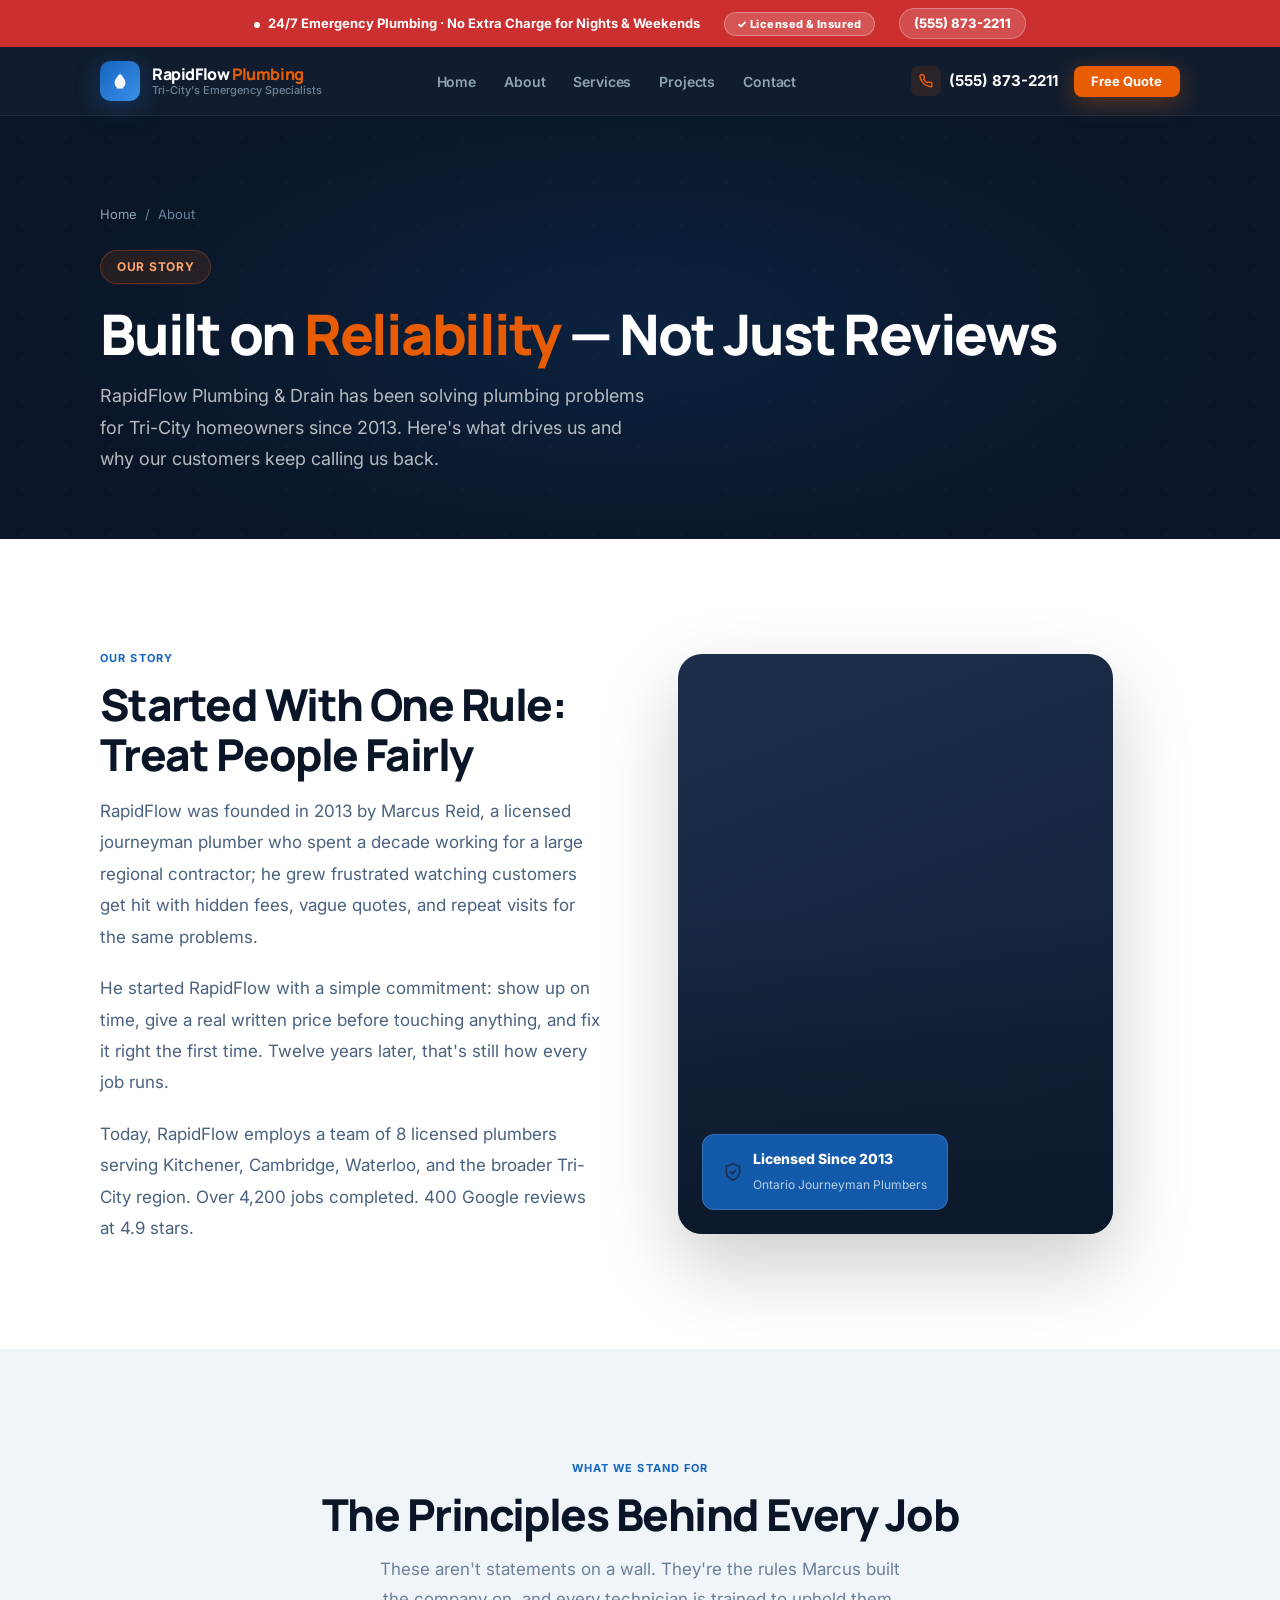
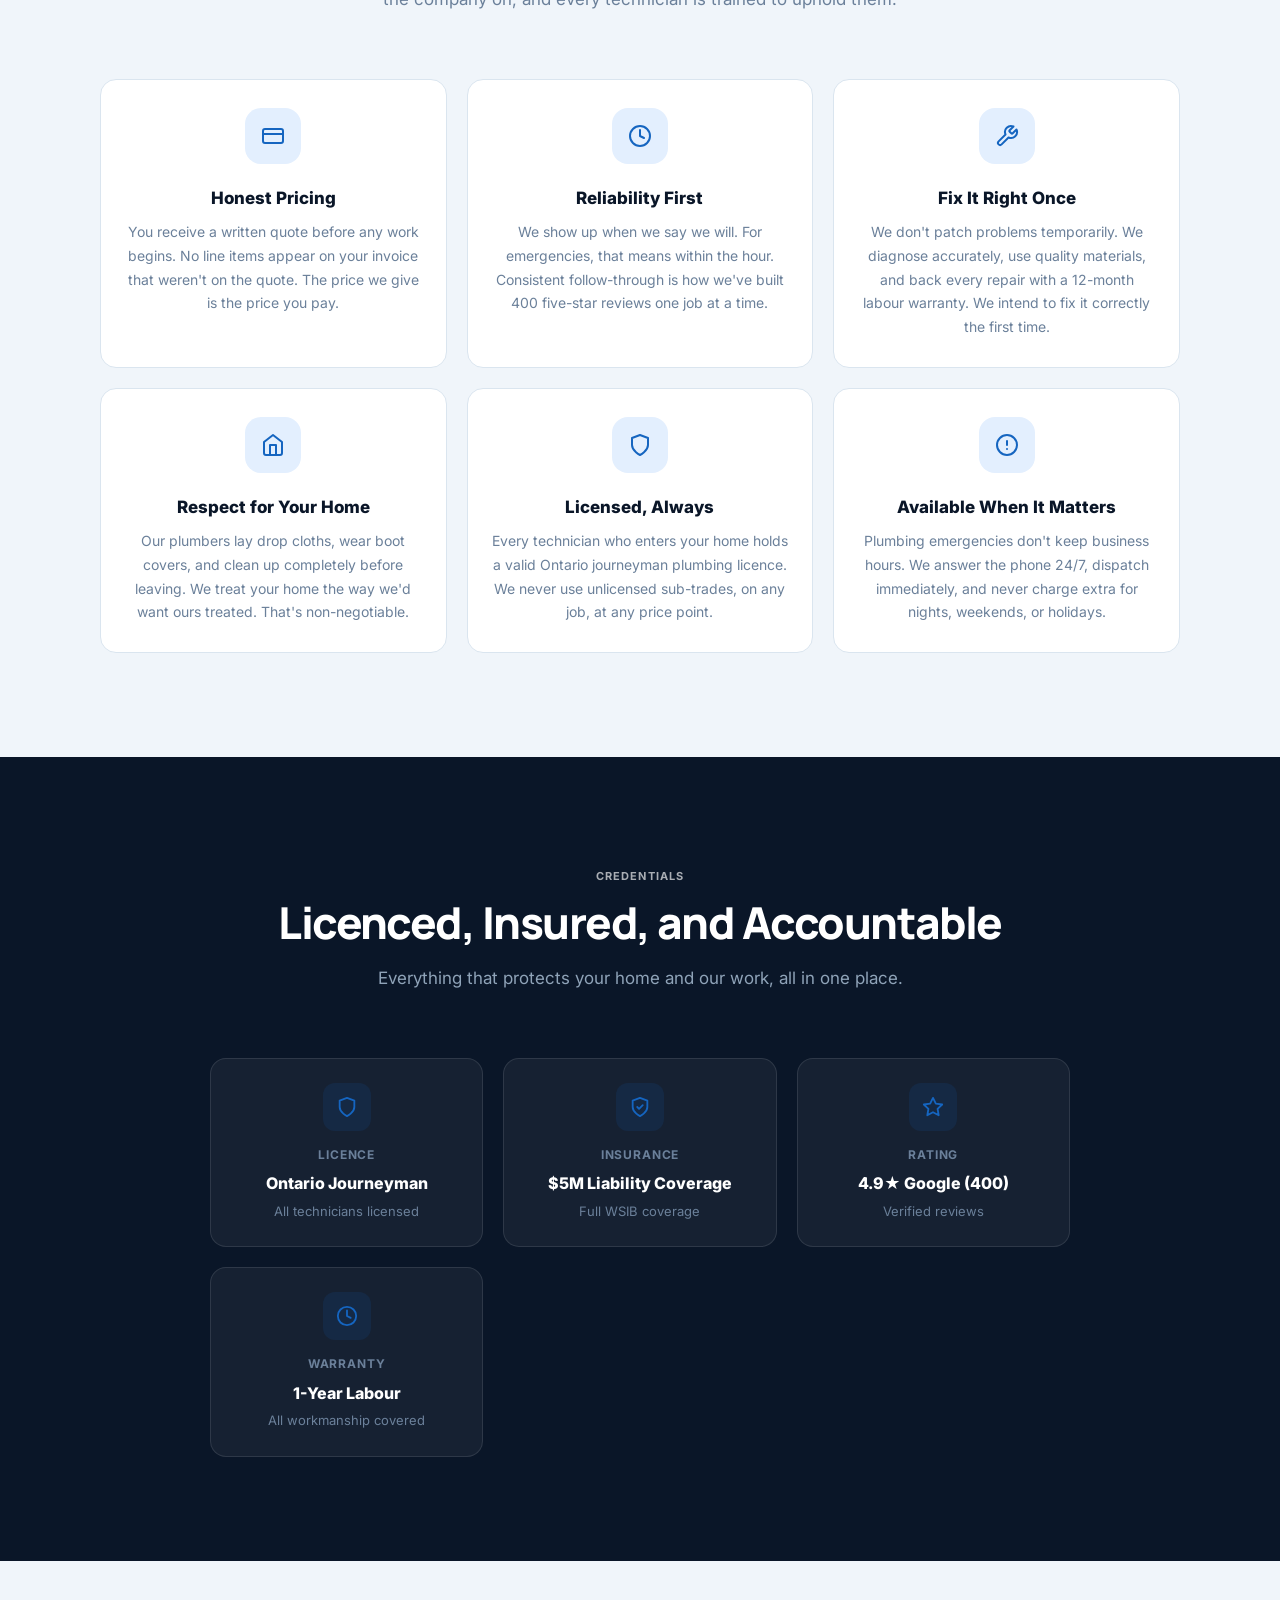
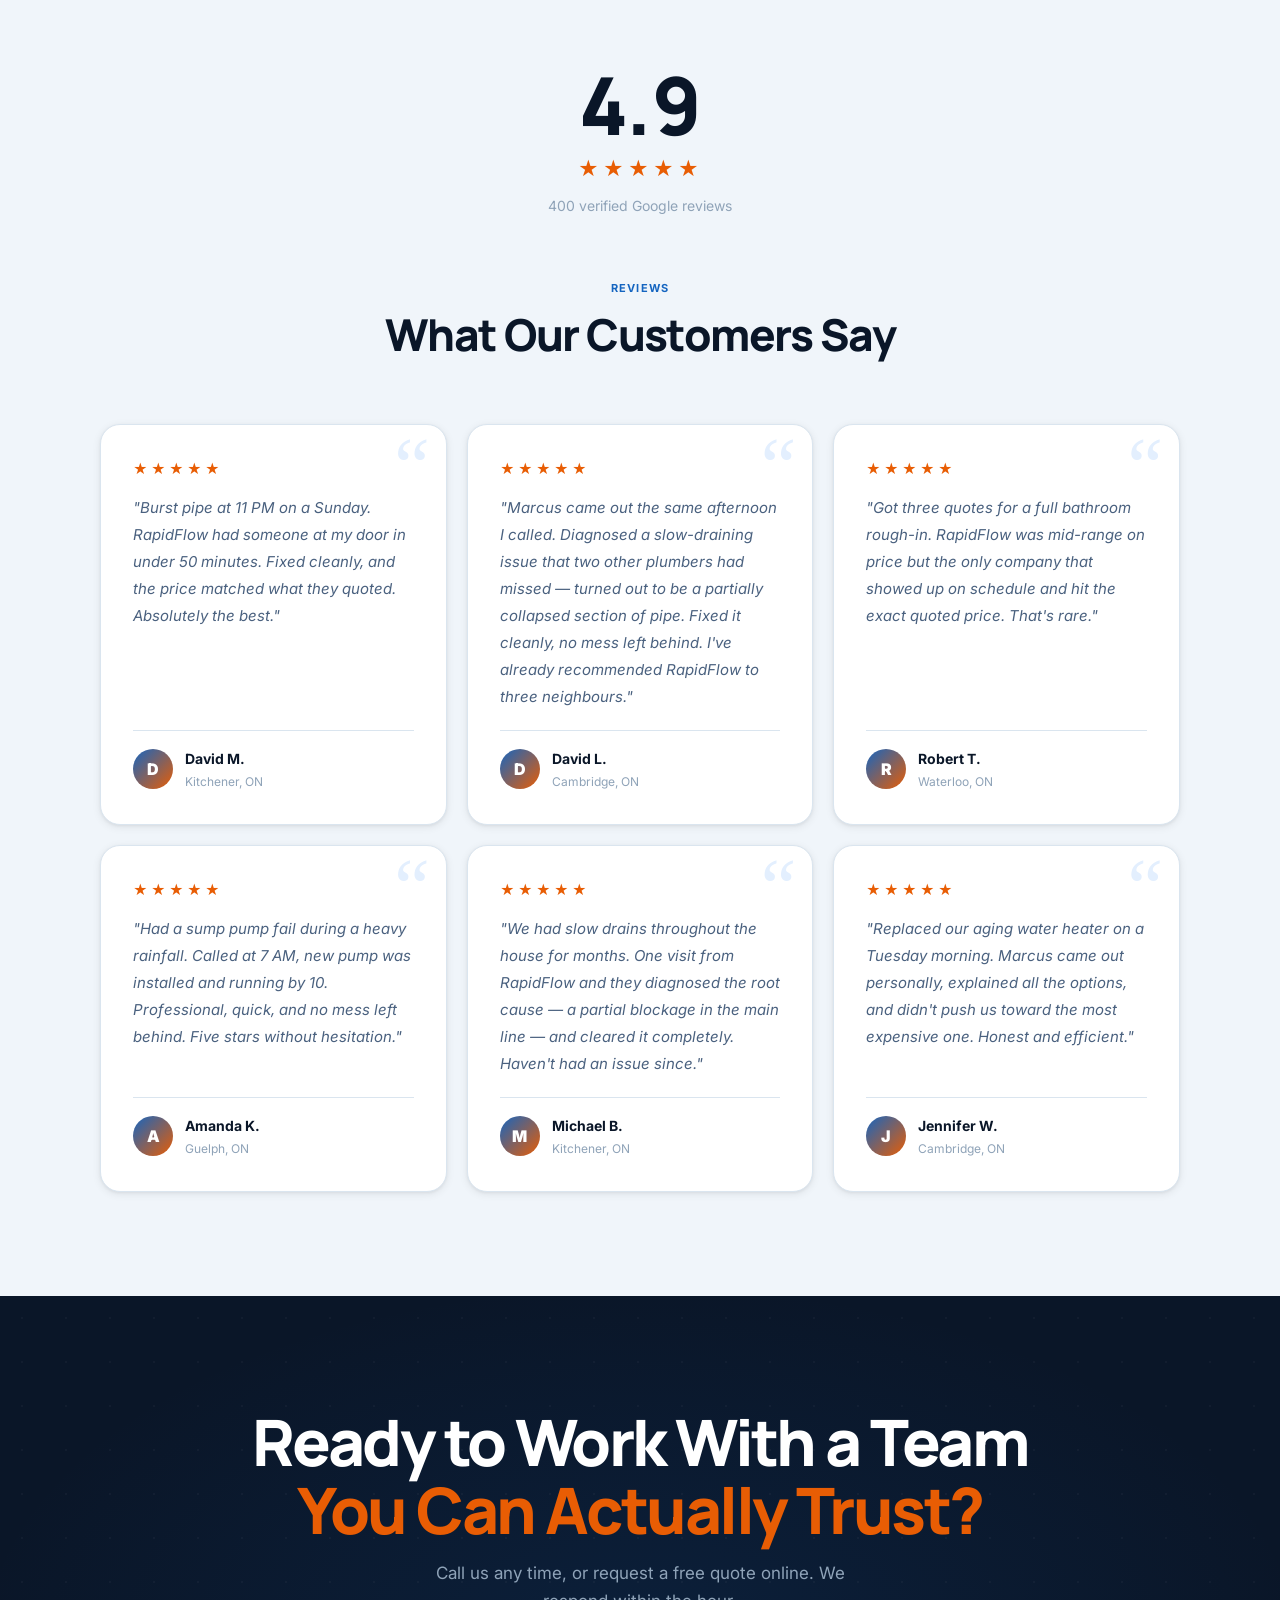
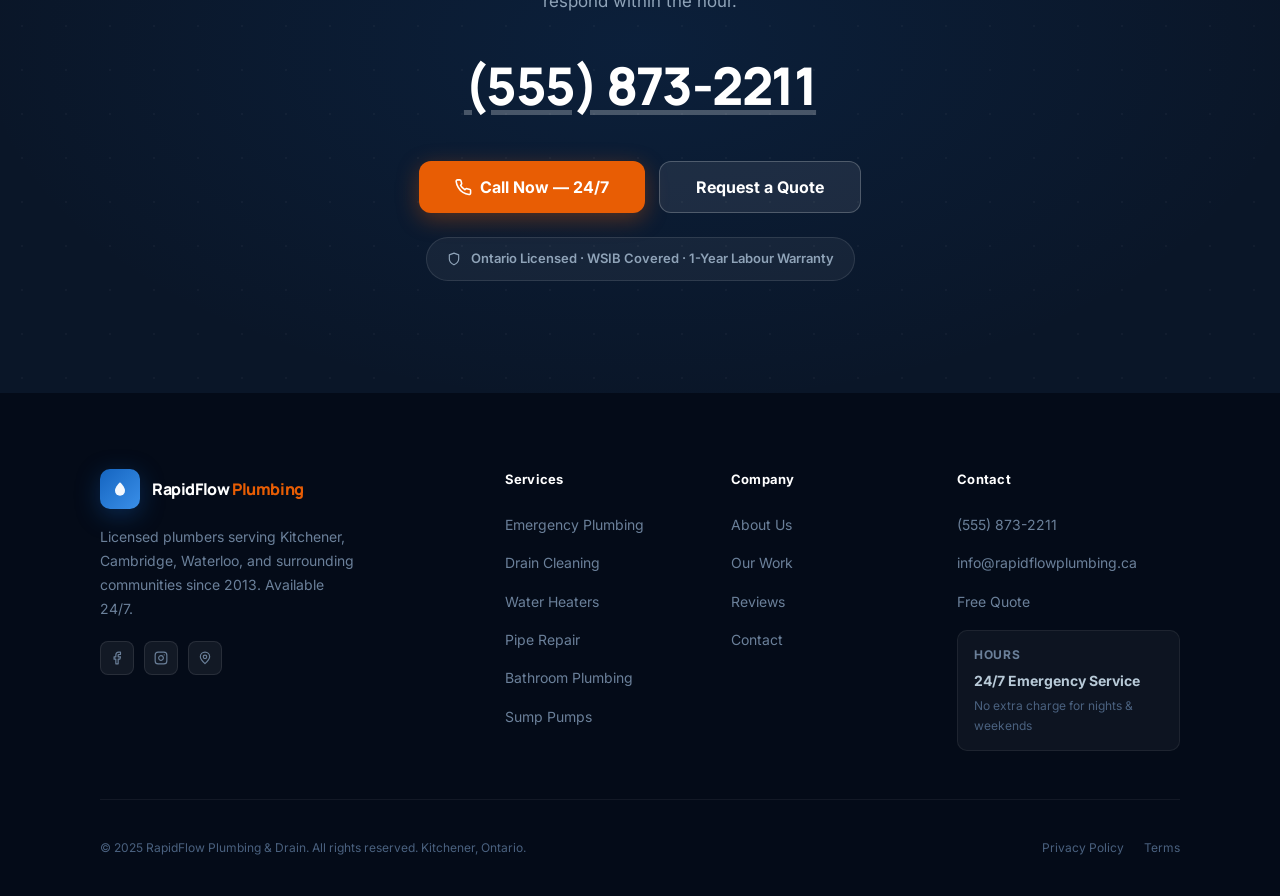
==== commit 55237711: "content: reduce em dashes, remove cross-page duplicates" ====
--- a/about/index.html
+++ b/about/index.html
@@ -20,7 +20,7 @@
   <a href="#main" class="skip-link">Skip to main content</a>
 
   <div class="topbar" role="region" aria-label="Emergency availability">
-    <span><span class="topbar__dot" aria-hidden="true"></span><strong>24/7 Emergency Plumbing — No Extra Charge for Nights &amp; Weekends</strong></span>
+    <span><span class="topbar__dot" aria-hidden="true"></span><strong>24/7 Emergency Plumbing · No Extra Charge for Nights &amp; Weekends</strong></span>
     <span class="topbar__pill">&#10003; Licensed &amp; Insured</span>
     <a href="tel:5558732211" class="topbar__link">(555) 873-2211</a>
   </div>
@@ -86,7 +86,7 @@
           <div class="sr">
             <div class="eyebrow">Our Story</div>
             <h2 class="section-heading" id="story-h">Started With One Rule: Treat People Fairly</h2>
-            <p style="font-size:1.0625rem;color:var(--ink-500);line-height:1.85;margin-bottom:1.25rem;">RapidFlow was founded in 2013 by Marcus Reid, a licensed journeyman plumber who spent a decade working for a large regional contractor — and grew frustrated watching customers get hit with hidden fees, vague quotes, and repeat visits for the same problems.</p>
+            <p style="font-size:1.0625rem;color:var(--ink-500);line-height:1.85;margin-bottom:1.25rem;">RapidFlow was founded in 2013 by Marcus Reid, a licensed journeyman plumber who spent a decade working for a large regional contractor; he grew frustrated watching customers get hit with hidden fees, vague quotes, and repeat visits for the same problems.</p>
             <p style="font-size:1.0625rem;color:var(--ink-500);line-height:1.85;margin-bottom:1.25rem;">He started RapidFlow with a simple commitment: show up on time, give a real written price before touching anything, and fix it right the first time. Twelve years later, that's still how every job runs.</p>
             <p style="font-size:1.0625rem;color:var(--ink-500);line-height:1.85;">Today, RapidFlow employs a team of 8 licensed plumbers serving Kitchener, Cambridge, Waterloo, and the broader Tri-City region. Over 4,200 jobs completed. 400 Google reviews at 4.9 stars.</p>
           </div>
@@ -132,21 +132,21 @@
               <svg width="24" height="24" viewBox="0 0 24 24" fill="none" stroke="currentColor" stroke-width="2" stroke-linecap="round" stroke-linejoin="round"><path d="M14.7 6.3a1 1 0 0 0 0 1.4l1.6 1.6a1 1 0 0 0 1.4 0l3.77-3.77a6 6 0 0 1-7.94 7.94l-6.91 6.91a2.12 2.12 0 0 1-3-3l6.91-6.91a6 6 0 0 1 7.94-7.94l-3.76 3.76z"/></svg>
             </div>
             <h3>Fix It Right Once</h3>
-            <p>We don't patch problems temporarily. We diagnose accurately, use quality materials, and back every repair with a 12-month labour warranty — because we intend to fix it correctly the first time.</p>
+            <p>We don't patch problems temporarily. We diagnose accurately, use quality materials, and back every repair with a 12-month labour warranty. We intend to fix it correctly the first time.</p>
           </div>
           <div class="val-card sr d1" role="listitem">
             <div class="val-card__ico" aria-hidden="true">
               <svg width="24" height="24" viewBox="0 0 24 24" fill="none" stroke="currentColor" stroke-width="2" stroke-linecap="round" stroke-linejoin="round"><path d="M3 9l9-7 9 7v11a2 2 0 0 1-2 2H5a2 2 0 0 1-2-2z"/><polyline points="9 22 9 12 15 12 15 22"/></svg>
             </div>
             <h3>Respect for Your Home</h3>
-            <p>Our plumbers lay drop cloths, wear boot covers, and clean up completely before leaving. We treat your home the way we'd want ours treated — that's non-negotiable.</p>
+            <p>Our plumbers lay drop cloths, wear boot covers, and clean up completely before leaving. We treat your home the way we'd want ours treated. That's non-negotiable.</p>
           </div>
           <div class="val-card sr d2" role="listitem">
             <div class="val-card__ico" aria-hidden="true">
               <svg width="24" height="24" viewBox="0 0 24 24" fill="none" stroke="currentColor" stroke-width="2" stroke-linecap="round" stroke-linejoin="round"><path d="M12 22s8-4 8-10V5l-8-3-8 3v7c0 6 8 10 8 10z"/></svg>
             </div>
             <h3>Licensed, Always</h3>
-            <p>Every technician who enters your home holds a valid Ontario journeyman plumbing licence. We never use unlicensed sub-trades — on any job, at any price point.</p>
+            <p>Every technician who enters your home holds a valid Ontario journeyman plumbing licence. We never use unlicensed sub-trades, on any job, at any price point.</p>
           </div>
           <div class="val-card sr d3" role="listitem">
             <div class="val-card__ico" aria-hidden="true">
@@ -165,7 +165,7 @@
         <div class="section-header sr">
           <div class="eyebrow eyebrow--lt">Credentials</div>
           <h2 class="section-heading section-heading--lt" id="cred-h">Licenced, Insured, and Accountable</h2>
-          <p class="section-sub section-sub--lt section-sub--center">Everything that protects your home and our work — in one place.</p>
+          <p class="section-sub section-sub--lt section-sub--center">Everything that protects your home and our work, all in one place.</p>
         </div>
         <div style="display:grid;grid-template-columns:repeat(auto-fit,minmax(220px,1fr));gap:1.25rem;max-width:860px;margin-inline:auto;" role="list">
           <div class="sr d1" style="background:rgba(255,255,255,.05);border:1px solid rgba(255,255,255,.1);border-radius:var(--r-16);padding:1.5rem;text-align:center;" role="listitem">
@@ -219,10 +219,10 @@
           </div>
           <div class="rev-card sr d2" role="listitem">
             <div class="rev-card__stars" aria-label="5 stars">&#9733;&#9733;&#9733;&#9733;&#9733;</div>
-            <p class="rev-card__text">"Our basement drain backed up the day before a family gathering. RapidFlow cleared it same-day with hydro-jet and gave us tips to prevent it happening again. Excellent service."</p>
-            <div class="rev-card__author">
-              <div class="rev-card__avatar" aria-hidden="true">S</div>
-              <div><div class="rev-card__name">Sarah L.</div><div class="rev-card__loc">Cambridge, ON</div></div>
+            <p class="rev-card__text">"Marcus came out the same afternoon I called. Diagnosed a slow-draining issue that two other plumbers had missed — turned out to be a partially collapsed section of pipe. Fixed it cleanly, no mess left behind. I've already recommended RapidFlow to three neighbours."</p>
+            <div class="rev-card__author">
+              <div class="rev-card__avatar" aria-hidden="true">D</div>
+              <div><div class="rev-card__name">David L.</div><div class="rev-card__loc">Cambridge, ON</div></div>
             </div>
           </div>
           <div class="rev-card sr d3" role="listitem">
@@ -266,7 +266,7 @@
       <div class="container">
         <div class="final-cta__inner">
           <h2 class="sr" id="cta-h">Ready to Work With a Team<br><span>You Can Actually Trust?</span></h2>
-          <p class="sr">Call us any time — or request a free quote online. We respond within the hour.</p>
+          <p class="sr">Call us any time, or request a free quote online. We respond within the hour.</p>
           <a href="tel:5558732211" class="final-cta__phone sr">(555) 873-2211</a>
           <div class="final-cta__btns sr">
             <a href="tel:5558732211" class="btn btn--accent btn--lg">
--- a/styles.css
+++ b/styles.css
@@ -1315,7 +1315,7 @@
   display: none;
   position: fixed;
   bottom: 0; left: 0; right: 0;
-  z-index: 600;
+  z-index: 999;
   background: rgba(10,22,40,.97);
   backdrop-filter: blur(14px);
   border-top: 1px solid rgba(255,255,255,.08);
@@ -1351,6 +1351,7 @@
   .svc-detail { grid-template-columns: 1fr; }
   .nav__list { display: none; }
   .header__right .btn { display: none; }
+  .header__right { display: none; }
   .nav-toggle { display: flex; }
   .mob-bar { display: flex; }
   body { padding-bottom: max(64px, calc(64px + env(safe-area-inset-bottom, 0px))); }
@@ -1358,26 +1359,27 @@
   .guar-block__side { width: 100%; padding: 1.5rem; }
   .guar-block__main { grid-template-columns: 1fr; }
   .footer__grid { grid-template-columns: 1fr 1fr; }
-  /* Mobile nav drawer */
+  /* Mobile nav drawer — full viewport, header stays on top (z-400 > z-300) */
   .nav {
     position: fixed;
-    inset: var(--hdr-h) 0 0 0;
+    inset: 0 0 0 0;
     background: var(--ink-950);
     flex-direction: column;
-    justify-content: flex-start;
-    padding: 2rem var(--pad);
+    justify-content: center;
+    align-items: center;
+    padding: calc(var(--hdr-h) + 64px) var(--pad) 2rem; /* 64px fallback covers topbar; JS overrides precisely */
     transform: translateX(100%);
     transition: transform .38s var(--ease);
     z-index: 300;
-    overflow-y: auto;
+    overflow-y: hidden;
   }
   .nav.open { transform: translateX(0); }
-  .nav__list { flex-direction: column; align-items: flex-start; gap: 0; width: 100%; display: flex; }
-  .nav__link { display: block; padding: 1rem 0; font-size: 1.125rem; color: var(--ink-200); border-bottom: 1px solid rgba(255,255,255,.06); width: 100%; }
+  .nav.open .nav__list { flex-direction: column; align-items: center; gap: 0; width: 100%; display: flex; }
+  .nav__link { display: block; padding: 0.6rem 0; font-size: 1rem; color: var(--ink-200); border-bottom: 1px solid rgba(255,255,255,.06); width: 100%; text-align: center; }
   .nav__link::after { display: none; }
   .nav__mobile-cta {
     display: block;
-    margin-top: 1.5rem;
+    margin-top: 0.875rem;
     width: 100%;
     text-align: center;
     background: var(--a);
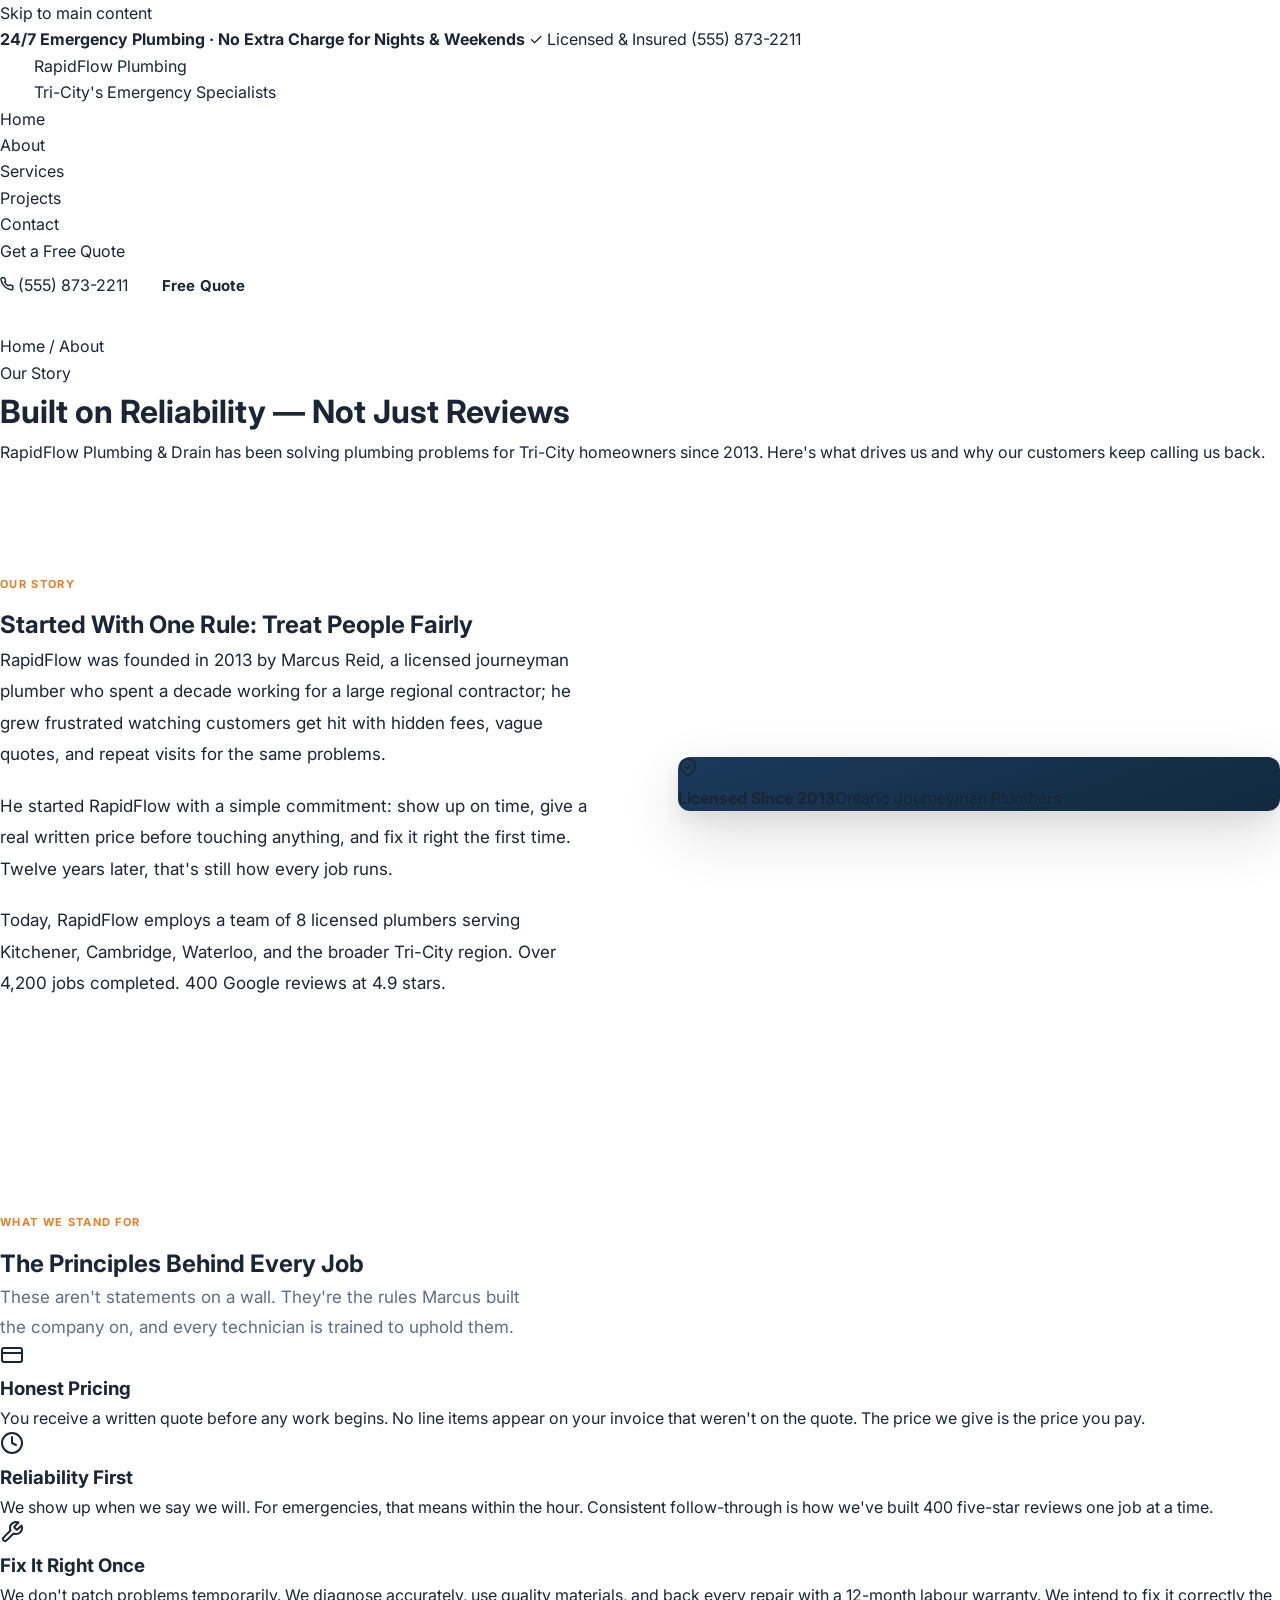
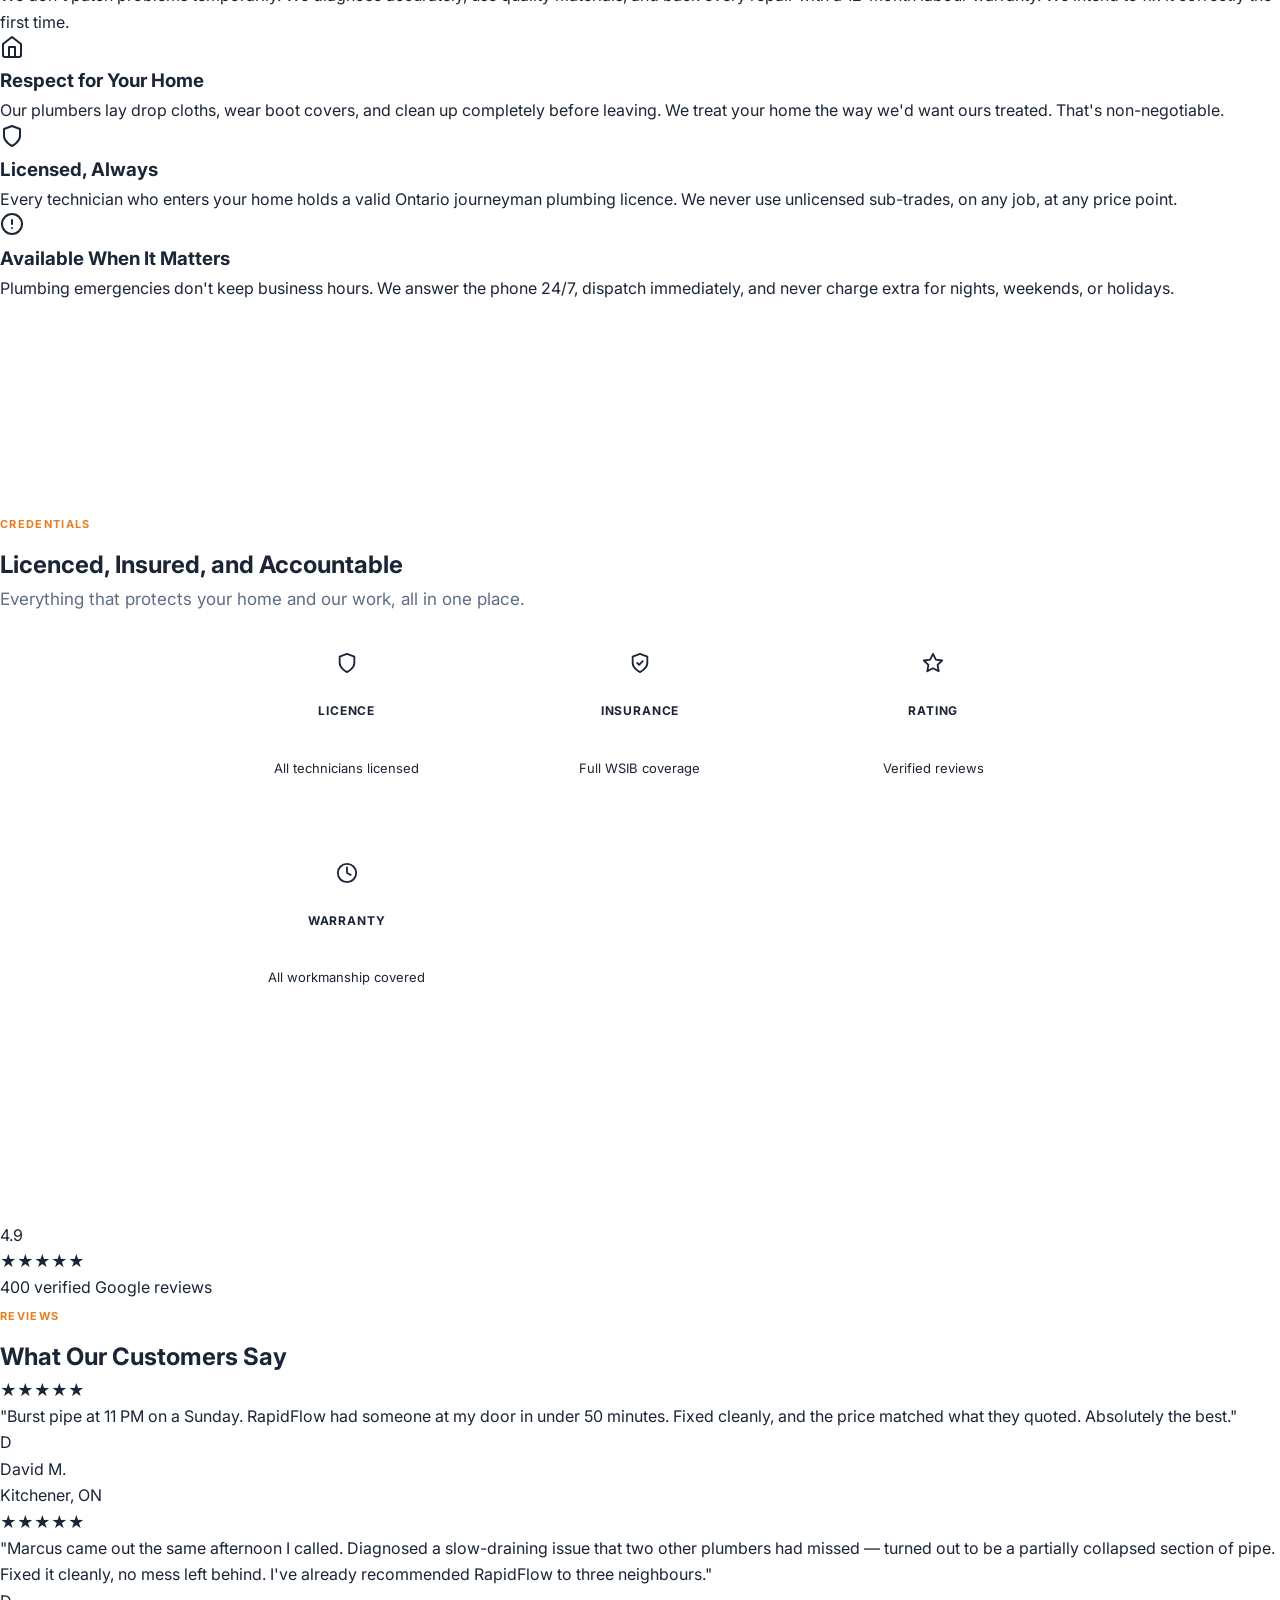
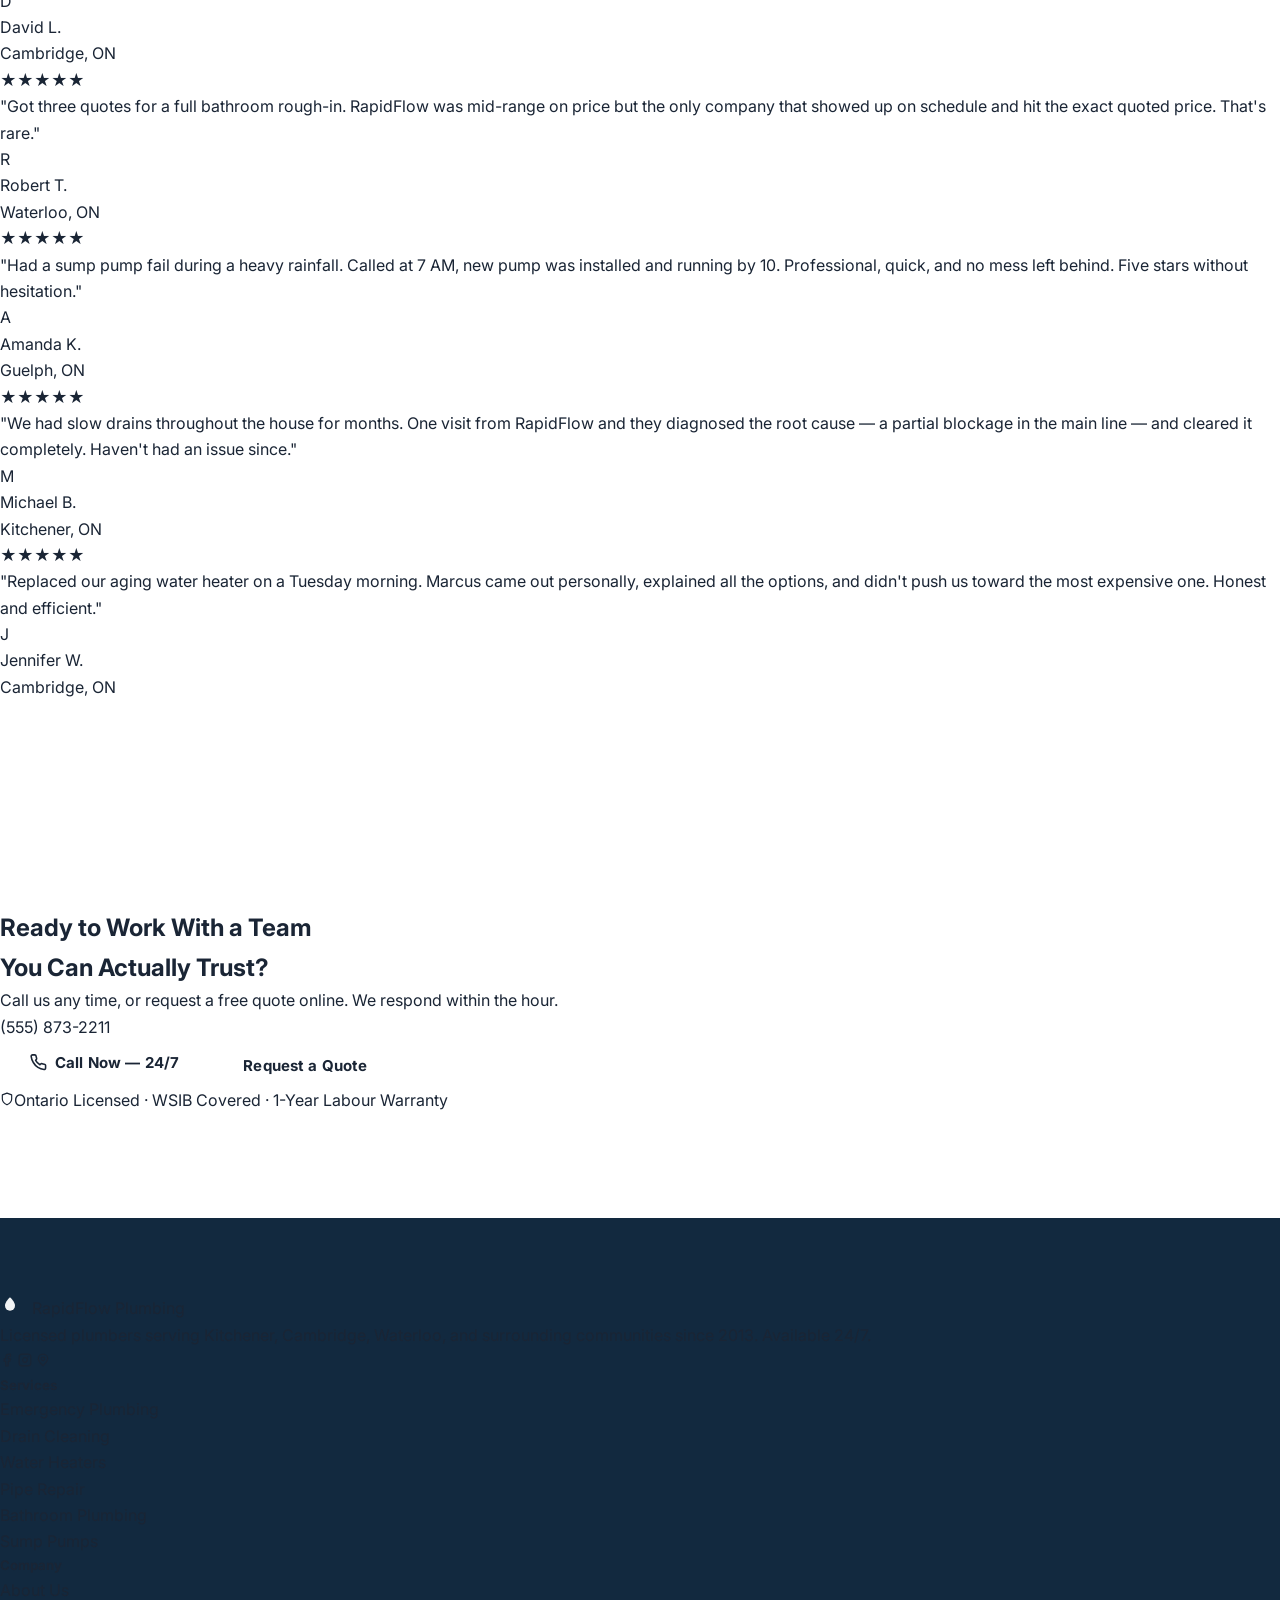
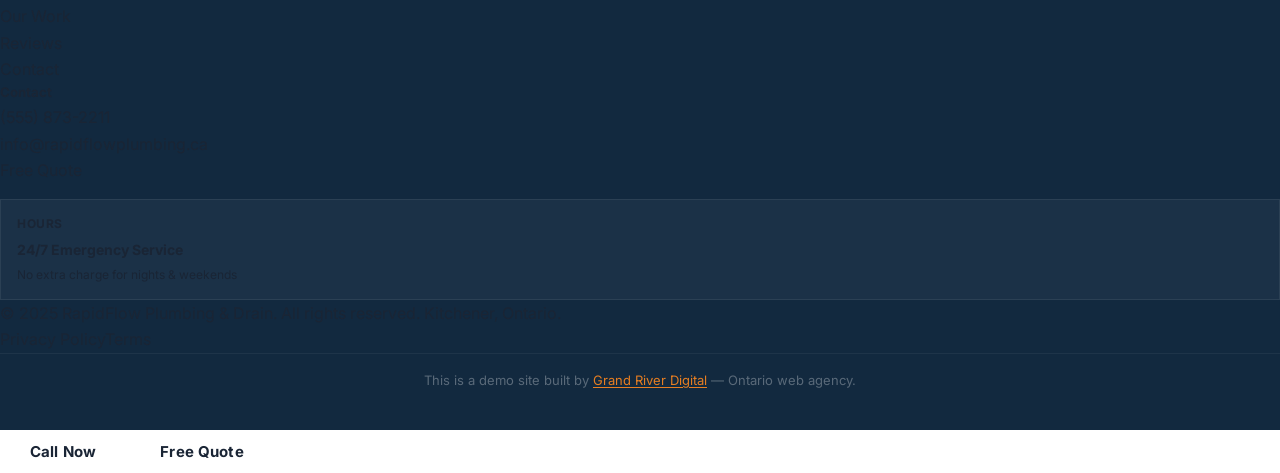
==== commit fcd2814f: "fix: final QA pass — add testimonials to homepage, GRD banner to all sub-pages" ====
--- a/about/index.html
+++ b/about/index.html
@@ -312,6 +312,9 @@
         <div class="footer__links"><a href="#">Privacy Policy</a><a href="#">Terms</a></div>
       </div>
     </div>
+    <div class="grd-banner">
+      <p>This is a demo site built by <a href="https://grandriverdigital.ca" target="_blank" rel="noopener">Grand River Digital</a> — Ontario web agency.</p>
+    </div>
   </footer>
 
   <div class="mob-bar" id="mobBar" role="region" aria-label="Quick contact">
--- a/styles.css
+++ b/styles.css
@@ -1,1403 +1,1363 @@
-/* ============================================================
-   RAPIDFLOW PLUMBING & DRAIN — Shared Stylesheet
-   ============================================================ */
-
-/* ── DESIGN TOKENS ───────────────────────────────────────── */
+/* =============================================
+   RAPIDFLOW PLUMBING — styles.css
+   Palette: Deep Navy · Orange Accent · White
+   Fonts: Montserrat (display) + Inter (body)
+   ============================================= */
+
+/* ── Google Fonts ── */
+@import url('https://fonts.googleapis.com/css2?family=Montserrat:wght@600;700;800;900&family=Inter:wght@400;500;600;700&display=swap');
+
+/* ── Tokens ── */
 :root {
-  --p:        #1565C0;
-  --p-dk:     #0D47A1;
-  --p-lt:     #E3EFFE;
-  --p-gl:     rgba(21,101,192,.12);
-  --p-glow:   rgba(21,101,192,.35);
-
-  --a:        #E85D04;
-  --a-dk:     #D04A00;
-  --a-lt:     #FEF0E6;
-  --a-gl:     rgba(232,93,4,.12);
-  --a-glow:   rgba(232,93,4,.35);
-
-  --red:      #CC2F2F;
-  --red-gl:   rgba(204,47,47,.13);
-  --green:    #10B981;
-  --green-gl: rgba(16,185,129,.13);
-
-  --ink-950: #040B18;
-  --ink-900: #0A1628;
-  --ink-800: #111E35;
-  --ink-750: #162440;
-  --ink-700: #1C2E4A;
-  --ink-600: #2D4165;
-  --ink-500: #4A617F;
-  --ink-400: #6B809A;
-  --ink-300: #8FA3B8;
-  --ink-200: #B8CAD8;
-  --ink-100: #DAE5EF;
-  --ink-050: #F0F5FA;
-  --ink-000: #FFFFFF;
-
-  --fd: 'Manrope', system-ui, sans-serif;
-  --fb: 'Inter', system-ui, sans-serif;
-
-  --max:    1160px;
-  --pad:    clamp(1.25rem, 5vw, 2.5rem);
-  --hdr-h:  68px;
-
-  --r-4:4px; --r-6:6px; --r-8:8px; --r-10:10px; --r-12:12px;
-  --r-16:16px; --r-20:20px; --r-24:24px; --r-f:9999px;
-
-  --sh-xs: 0 1px 3px rgba(0,0,0,.06);
-  --sh-sm: 0 2px 8px rgba(0,0,0,.08), 0 1px 3px rgba(0,0,0,.05);
-  --sh-md: 0 4px 18px rgba(0,0,0,.10), 0 2px 6px rgba(0,0,0,.06);
-  --sh-lg: 0 8px 32px rgba(0,0,0,.12), 0 4px 10px rgba(0,0,0,.07);
-  --sh-xl: 0 20px 56px rgba(0,0,0,.15), 0 8px 20px rgba(0,0,0,.08);
-  --sh-2xl: 0 32px 80px rgba(0,0,0,.20);
-  --sh-p:  0 6px 24px var(--p-glow);
-  --sh-a:  0 6px 22px var(--a-glow);
+  --navy:       #1a3a5c;
+  --navy-dk:    #12293f;
+  --navy-md:    #1e4470;
+  --navy-lt:    #234d80;
+  --navy-gl:    rgba(26,58,92,.12);
+  --orange:     #e67e22;
+  --orange-dk:  #cf6d17;
+  --orange-lt:  #f39c12;
+  --orange-gl:  rgba(230,126,34,.14);
+  --sky:        #ebf4ff;
+  --light:      #f4f8fc;
+  --cream:      #ffffff;
+  --text:       #1a2535;
+  --text-md:    #2e3f55;
+  --text-lt:    #5b6e84;
+  --text-xs:    #8fa0b3;
+  --border:     #dde8f2;
+  --border-lt:  #eef3f9;
+
+  --sh-sm:  0 1px 4px rgba(0,0,0,.06), 0 2px 8px rgba(0,0,0,.04);
+  --sh-md:  0 4px 18px rgba(0,0,0,.09), 0 2px 6px rgba(0,0,0,.05);
+  --sh-lg:  0 10px 36px rgba(0,0,0,.12), 0 4px 12px rgba(0,0,0,.07);
+  --sh-xl:  0 22px 60px rgba(0,0,0,.14), 0 8px 20px rgba(0,0,0,.07);
+  --sh-o:   0 6px 24px rgba(230,126,34,.30);
+  --sh-o-lg:0 14px 40px rgba(230,126,34,.38);
 
   --ease:    cubic-bezier(.22,1,.36,1);
   --ease-io: cubic-bezier(.37,0,.63,1);
-}
-
-/* ── RESET ───────────────────────────────────────────────── */
+
+  --max: 1180px;
+  --pad: clamp(1.25rem, 5vw, 2.5rem);
+  --r: 6px;
+
+  --fd: 'Montserrat', system-ui, -apple-system, sans-serif;
+  --fb: 'Inter', system-ui, -apple-system, sans-serif;
+}
+
+/* ── Reset ── */
 *, *::before, *::after { box-sizing: border-box; margin: 0; padding: 0; }
 html {
   scroll-behavior: smooth;
-  scroll-padding-top: calc(var(--hdr-h) + 16px);
   -webkit-text-size-adjust: 100%;
+  font-size: 16px;
+  scroll-padding-top: calc(70px + 41px + 12px);
 }
 body {
   font-family: var(--fb);
-  font-size: 1rem;
-  line-height: 1.65;
-  color: var(--ink-700);
-  background: var(--ink-000);
+  color: var(--text);
+  background: var(--cream);
   -webkit-font-smoothing: antialiased;
   overflow-x: hidden;
-}
-a { text-decoration: none; color: inherit; }
+  line-height: 1.65;
+}
 img { display: block; max-width: 100%; height: auto; }
-svg { display: block; }
+a { color: inherit; text-decoration: none; }
 ul { list-style: none; }
 button { font-family: inherit; cursor: pointer; border: none; background: none; }
 input, select, textarea { font-family: inherit; font-size: inherit; }
 
-.container {
+.wrap {
   width: 100%;
   max-width: var(--max);
   margin-inline: auto;
   padding-inline: var(--pad);
 }
 
-/* ── SCROLL REVEAL ───────────────────────────────────────── */
+/* ── Scroll Reveal ── */
 .sr {
   opacity: 0;
-  transform: translateY(22px);
-  transition: opacity .6s var(--ease), transform .6s var(--ease);
-}
-.sr.visible { opacity: 1; transform: none; }
-.sr.d1 { transition-delay: .07s; }
-.sr.d2 { transition-delay: .14s; }
-.sr.d3 { transition-delay: .21s; }
-.sr.d4 { transition-delay: .28s; }
-
-@keyframes fadeUp {
-  from { opacity: 0; transform: translateY(20px); }
-  to   { opacity: 1; transform: none; }
-}
-.ha { opacity: 0; animation: fadeUp .65s var(--ease) forwards; }
-.ha.t1 { animation-delay: .10s; }
-.ha.t2 { animation-delay: .26s; }
-.ha.t3 { animation-delay: .42s; }
-.ha.t4 { animation-delay: .56s; }
-.ha.t5 { animation-delay: .68s; }
+  transform: translateY(26px);
+  transition: opacity .65s var(--ease), transform .65s var(--ease);
+}
+.sr.up { opacity: 1; transform: none; }
+.sr.d1 { transition-delay: .08s; }
+.sr.d2 { transition-delay: .16s; }
+.sr.d3 { transition-delay: .24s; }
+.sr.d4 { transition-delay: .32s; }
+.sr.d5 { transition-delay: .40s; }
+.sr.slide-r {
+  opacity: 0;
+  transform: translateX(32px);
+  transition: opacity .65s var(--ease), transform .65s var(--ease);
+}
+.sr.slide-r.up { opacity: 1; transform: none; }
 
 @media (prefers-reduced-motion: reduce) {
-  .sr, .ha { opacity: 1; transform: none; transition: none; animation: none; }
+  .sr, .sr.slide-r { opacity: 1; transform: none; transition: none; }
   * { transition-duration: .01ms !important; animation-duration: .01ms !important; }
 }
 
-/* ── SKIP LINK ───────────────────────────────────────────── */
-.skip-link {
-  position: absolute;
-  top: -100%;
-  left: 1rem;
-  background: var(--p);
-  color: #fff;
-  padding: .5rem 1rem;
-  border-radius: 0 0 var(--r-8) var(--r-8);
-  font-weight: 700;
-  font-size: .875rem;
-  z-index: 9999;
-  transition: top .2s;
-}
-.skip-link:focus { top: 0; }
-
-/* ── BUTTONS ─────────────────────────────────────────────── */
+/* ── Buttons ── */
 .btn {
   display: inline-flex;
   align-items: center;
-  justify-content: center;
   gap: .5rem;
   padding: .875rem 1.875rem;
-  border-radius: var(--r-10);
-  font-family: var(--fb);
+  border-radius: var(--r);
   font-size: .9375rem;
   font-weight: 700;
+  letter-spacing: .01em;
   line-height: 1;
   white-space: nowrap;
   cursor: pointer;
-  border: none;
-  transition: box-shadow .22s var(--ease), background .15s, color .15s;
+  transition: transform .22s var(--ease), box-shadow .22s var(--ease), background .15s, color .15s, border-color .15s;
   -webkit-tap-highlight-color: transparent;
 }
-.btn:focus-visible { outline: 2.5px solid var(--p); outline-offset: 3px; }
-.btn:active { opacity: .88; }
-.btn--primary { background: var(--p); color: #fff; box-shadow: var(--sh-p); }
-.btn--primary:hover { background: var(--p-dk); box-shadow: 0 14px 40px var(--p-glow); }
-.btn--accent  { background: var(--a); color: #fff; box-shadow: var(--sh-a); }
-.btn--accent:hover  { background: var(--a-dk); box-shadow: 0 14px 40px var(--a-glow); }
-.btn--ghost   { background: rgba(255,255,255,.08); color: #fff; border: 1.5px solid rgba(255,255,255,.22); }
-.btn--ghost:hover   { background: rgba(255,255,255,.16); border-color: rgba(255,255,255,.45); }
-.btn--outline { background: transparent; color: var(--p); border: 1.5px solid var(--p); }
-.btn--outline:hover { background: var(--p-lt); }
-.btn--white   { background: #fff; color: var(--p); box-shadow: var(--sh-lg); }
-.btn--white:hover   { background: var(--ink-050); box-shadow: var(--sh-xl); }
-.btn--lg { padding: 1.0625rem 2.25rem; font-size: 1rem; border-radius: var(--r-12); }
-.btn--sm { padding: .55rem 1.1rem; font-size: .8125rem; border-radius: var(--r-8); }
-
-/* ── TOPBAR ──────────────────────────────────────────────── */
-.topbar {
-  background: var(--red);
+.btn:focus-visible { outline: 2.5px solid var(--orange); outline-offset: 3px; }
+.btn:active { transform: scale(.967) !important; }
+
+.btn-primary {
+  background: var(--orange);
   color: #fff;
-  font-size: .8125rem;
-  font-weight: 600;
-  padding: .5rem var(--pad);
-  display: flex;
-  align-items: center;
-  justify-content: center;
-  gap: 1.5rem;
-  flex-wrap: wrap;
-  z-index: 500;
-  position: relative;
-}
-.topbar__dot {
-  display: inline-block;
-  width: 6px; height: 6px;
-  background: #fff;
-  border-radius: 50%;
-  margin-right: .5rem;
-  animation: tbPulse 1.8s ease infinite;
-}
-@keyframes tbPulse {
-  0%,100% { opacity:1; transform:scale(1); }
-  50%      { opacity:.4; transform:scale(1.55); }
-}
-.topbar__pill {
-  display: inline-flex;
-  align-items: center;
-  gap: .375rem;
-  background: rgba(255,255,255,.18);
-  border: 1px solid rgba(255,255,255,.3);
-  border-radius: var(--r-f);
-  padding: 2px .75rem;
-  font-size: .6875rem;
-  font-weight: 800;
-  letter-spacing: .04em;
-}
-.topbar__link {
-  background: rgba(255,255,255,.15);
-  border: 1px solid rgba(255,255,255,.28);
-  border-radius: var(--r-f);
-  padding: .25rem .875rem;
-  font-weight: 800;
-  transition: background .15s;
-}
-.topbar__link:hover { background: rgba(255,255,255,.28); }
-
-/* ── HEADER ──────────────────────────────────────────────── */
-.header {
-  position: sticky;
-  top: 0;
-  z-index: 400;
-  background: rgba(10,22,40,.97);
-  backdrop-filter: blur(18px);
-  -webkit-backdrop-filter: blur(18px);
-  border-bottom: 1px solid rgba(255,255,255,.07);
-  transition: box-shadow .3s;
-}
-.header.scrolled { box-shadow: 0 4px 30px rgba(0,0,0,.6); }
-.header__inner {
-  display: flex;
-  align-items: center;
-  justify-content: space-between;
-  height: var(--hdr-h);
-  gap: 1.5rem;
-}
-.logo {
-  display: flex;
-  align-items: center;
-  gap: .75rem;
-  flex-shrink: 0;
-}
-.logo__mark {
-  width: 40px; height: 40px;
-  background: linear-gradient(135deg, var(--p) 0%, #3A8FE8 100%);
-  border-radius: var(--r-10);
-  display: flex;
-  align-items: center;
-  justify-content: center;
-  box-shadow: var(--sh-p);
-  flex-shrink: 0;
-}
-.logo__mark svg { color: #fff; }
-.logo__text { line-height: 1.2; }
-.logo__name {
-  font-family: var(--fd);
-  font-size: 1rem;
-  font-weight: 800;
+  box-shadow: var(--sh-o);
+}
+.btn-primary:hover {
+  background: var(--orange-dk);
+  box-shadow: var(--sh-o-lg);
+  transform: translateY(-1px);
+}
+.btn-outline {
+  background: transparent;
   color: #fff;
-  letter-spacing: -.025em;
-}
-.logo__name span { color: var(--a); }
-.logo__tagline { font-size: .6875rem; color: var(--ink-400); font-weight: 500; }
-
-.nav { display: flex; align-items: center; }
-.nav__list {
-  display: flex;
-  align-items: center;
-  gap: 1.75rem;
-}
-.nav__link {
-  font-size: .875rem;
-  font-weight: 600;
-  color: var(--ink-300);
-  letter-spacing: -.01em;
-  transition: color .15s;
-  position: relative;
-  padding-bottom: 2px;
-}
-.nav__link::after {
-  content: '';
-  position: absolute;
-  bottom: -4px;
-  left: 0; right: 0;
-  height: 2px;
-  background: var(--a);
-  border-radius: 2px;
-  transform: scaleX(0);
-  transition: transform .22s var(--ease);
-}
-.nav__link:hover,
-.nav__link.active { color: #fff; }
-.nav__link:hover::after,
-.nav__link.active::after { transform: scaleX(1); }
-.nav__mobile-cta { display: none; }
-
-.header__right {
-  display: flex;
-  align-items: center;
-  gap: 1rem;
-  flex-shrink: 0;
-}
-.header__phone {
-  display: flex;
-  align-items: center;
-  gap: .5rem;
-  font-size: .9375rem;
-  font-weight: 700;
-  color: #fff;
-  transition: color .15s;
-}
-.header__phone:hover { color: var(--a); }
-.header__phone-icon {
-  width: 30px; height: 30px;
-  background: var(--a-gl);
-  border-radius: var(--r-8);
-  display: flex;
-  align-items: center;
-  justify-content: center;
-  color: var(--a);
-}
-.nav-toggle {
-  display: none;
-  flex-direction: column;
-  gap: 5px;
-  width: 32px;
-  cursor: pointer;
-  padding: 4px;
-}
-.nav-toggle__bar {
-  display: block;
-  width: 100%;
-  height: 2px;
-  background: #fff;
-  border-radius: 2px;
-  transition: transform .3s var(--ease), opacity .2s;
-}
-.nav-toggle.open .nav-toggle__bar:nth-child(1) { transform: translateY(7px) rotate(45deg); }
-.nav-toggle.open .nav-toggle__bar:nth-child(2) { opacity: 0; }
-.nav-toggle.open .nav-toggle__bar:nth-child(3) { transform: translateY(-7px) rotate(-45deg); }
-
-/* ── SECTION SHARED ──────────────────────────────────────── */
-.section { padding: clamp(4rem, 9vw, 6.5rem) 0; }
-.section--light { background: var(--ink-050); }
-.section--dark  { background: var(--ink-900); }
-.section--mid   { background: var(--ink-800); }
+  border: 2px solid rgba(255,255,255,.6);
+}
+.btn-outline:hover {
+  background: rgba(255,255,255,.12);
+  border-color: #fff;
+  box-shadow: 0 6px 20px rgba(0,0,0,.18);
+}
+.btn-outline-dk {
+  background: transparent;
+  color: var(--navy);
+  border: 2px solid var(--navy);
+}
+.btn-outline-dk:hover {
+  background: var(--navy-gl);
+  box-shadow: var(--sh-sm);
+}
+.btn-lg { padding: 1.05rem 2.25rem; font-size: 1rem; }
+.btn-sm { padding: .55rem 1.1rem; font-size: .8125rem; }
+
+/* ── Section shared ── */
+section { padding: clamp(4rem, 9vw, 6.5rem) 0; }
 
 .eyebrow {
   display: inline-block;
   font-size: .6875rem;
   font-weight: 700;
-  letter-spacing: .1em;
+  letter-spacing: .12em;
   text-transform: uppercase;
-  color: var(--p);
+  color: var(--orange);
   margin-bottom: .75rem;
 }
-.eyebrow--accent { color: var(--a); }
-.eyebrow--lt     { color: rgba(255,255,255,.65); }
-
-.section-heading {
+.eyebrow.lt { color: var(--orange-lt); }
+
+.section-title {
   font-family: var(--fd);
-  font-size: clamp(1.75rem, 4vw, 2.75rem);
-  font-weight: 900;
-  letter-spacing: -.035em;
-  line-height: 1.15;
-  color: var(--ink-900);
+  font-size: clamp(1.85rem, 4.5vw, 2.75rem);
+  font-weight: 800;
+  color: var(--text);
+  line-height: 1.16;
+  letter-spacing: -.02em;
   margin-bottom: 1rem;
 }
-.section-heading--lt { color: #fff; }
+.section-title.lt { color: #fff; }
+.section-title.center { text-align: center; }
+
 .section-sub {
   font-size: 1.0625rem;
-  color: var(--ink-400);
+  color: var(--text-lt);
   line-height: 1.75;
   max-width: 540px;
 }
-.section-sub--lt     { color: var(--ink-300); }
-.section-sub--center { margin-inline: auto; }
-.section-header {
-  text-align: center;
-  margin-bottom: clamp(2.5rem, 5vw, 4rem);
-}
-
-/* ── PAGE HERO (inner pages) ─────────────────────────────── */
-.page-hero {
-  background: var(--ink-900);
-  padding: clamp(3.5rem, 8vw, 5.5rem) 0 clamp(2.5rem, 6vw, 4rem);
+.section-sub.cx { margin-inline: auto; text-align: center; }
+.section-sub.lt { color: rgba(255,255,255,.72); }
+
+.section-head { margin-bottom: clamp(2.5rem, 5vw, 4rem); }
+
+/* ── TOP BAR ── */
+#topbar {
+  background: var(--navy-dk);
+  color: rgba(255,255,255,.78);
+  font-size: .8125rem;
+  font-weight: 500;
+  padding: .6rem var(--pad);
+  display: flex;
+  align-items: center;
+  justify-content: space-between;
+  gap: 1rem;
+  flex-wrap: wrap;
+}
+.topbar-left {
+  display: flex;
+  align-items: center;
+  gap: 1.25rem;
+  flex-wrap: wrap;
+}
+.topbar-item {
+  display: flex;
+  align-items: center;
+  gap: .4rem;
+}
+.topbar-item svg { color: var(--orange); flex-shrink: 0; }
+.topbar-phone {
+  display: flex;
+  align-items: center;
+  gap: .45rem;
+  font-weight: 700;
+  color: #fff;
+  font-size: .875rem;
+  transition: color .15s;
+}
+.topbar-phone:hover { color: var(--orange-lt); }
+.topbar-phone svg { color: var(--orange); }
+
+/* ── HEADER ── */
+#hdr {
+  position: sticky;
+  top: 0;
+  z-index: 300;
+  background: rgba(255,255,255,.97);
+  backdrop-filter: blur(16px);
+  -webkit-backdrop-filter: blur(16px);
+  border-bottom: 1px solid var(--border);
+  transition: box-shadow .3s, background .3s;
+}
+#hdr.scrolled {
+  box-shadow: 0 2px 20px rgba(0,0,0,.1);
+  background: rgba(255,255,255,.99);
+}
+.hdr-inner {
+  display: flex;
+  align-items: center;
+  justify-content: space-between;
+  height: 70px;
+  gap: 1.5rem;
+}
+@media (min-width: 821px) {
+  .hdr-inner {
+    display: grid;
+    grid-template-columns: 1fr auto 1fr;
+    justify-content: normal;
+    gap: 0;
+  }
+  .hdr-inner > .logo         { grid-column: 1; justify-self: start; }
+  .hdr-inner > .desktop-nav  { grid-column: 2; }
+  .hdr-inner > .hdr-right    { grid-column: 3; justify-self: end; }
+}
+
+.logo {
+  display: flex;
+  align-items: center;
+  gap: .75rem;
+  flex-shrink: 0;
+  text-decoration: none;
+}
+.logo-icon {
+  width: 38px;
+  height: 38px;
+  background: var(--navy);
+  border-radius: 8px;
+  display: flex;
+  align-items: center;
+  justify-content: center;
+  flex-shrink: 0;
+}
+.logo-icon svg { color: var(--orange); }
+.logo-text {
+  font-family: var(--fd);
+  font-size: 1.125rem;
+  font-weight: 800;
+  color: var(--navy);
+  line-height: 1.2;
+  letter-spacing: -.01em;
+}
+.logo-text span {
+  display: block;
+  font-family: var(--fb);
+  font-size: .6875rem;
+  font-weight: 500;
+  color: var(--text-lt);
+  letter-spacing: .04em;
+  text-transform: uppercase;
+}
+
+/* Footer logo variant */
+footer .logo-icon { background: rgba(255,255,255,.1); }
+footer .logo-text { color: rgba(255,255,255,.9); }
+footer .logo-text span { color: rgba(255,255,255,.4); }
+
+nav.desktop-nav {
+  display: flex;
+  align-items: center;
+  gap: .25rem;
+}
+nav.desktop-nav a {
+  font-size: .875rem;
+  font-weight: 600;
+  color: var(--text-md);
+  padding: .5rem .75rem;
+  border-radius: var(--r);
+  transition: color .15s, background .15s;
+}
+nav.desktop-nav a:hover {
+  color: var(--navy);
+  background: var(--navy-gl);
+}
+
+.hdr-right {
+  display: flex;
+  align-items: center;
+  gap: .875rem;
+  flex-shrink: 0;
+}
+.hdr-phone {
+  font-size: .875rem;
+  font-weight: 700;
+  color: var(--navy);
+  display: flex;
+  align-items: center;
+  gap: .45rem;
+  transition: color .15s;
+}
+.hdr-phone:hover { color: var(--orange); }
+
+/* Hamburger */
+.hamburger {
+  display: none;
+  flex-direction: column;
+  justify-content: center;
+  gap: 5px;
+  width: 36px;
+  height: 36px;
+  padding: 6px;
+  border-radius: var(--r);
+  transition: background .15s;
+  cursor: pointer;
+}
+.hamburger:hover { background: var(--light); }
+.hamburger span {
+  display: block;
+  height: 2px;
+  background: var(--navy);
+  border-radius: 2px;
+  transition: transform .35s var(--ease), opacity .3s, width .3s;
+}
+.hamburger span:nth-child(2) { width: 75%; }
+.hamburger.active span:nth-child(1) { transform: translateY(7px) rotate(45deg); }
+.hamburger.active span:nth-child(2) { opacity: 0; width: 100%; }
+.hamburger.active span:nth-child(3) { transform: translateY(-7px) rotate(-45deg); }
+
+/* Mobile nav overlay */
+#mobile-nav {
+  display: none;
+  position: fixed;
+  inset: 0;
+  z-index: 250;
+  background: #fff;
+  padding: 6rem var(--pad) 2rem;
+  flex-direction: column;
+  gap: .25rem;
+  opacity: 0;
+  pointer-events: none;
+  transition: opacity .35s var(--ease);
+}
+#mobile-nav.open {
+  display: flex;
+  opacity: 1;
+  pointer-events: all;
+}
+#mobile-nav a {
+  font-family: var(--fd);
+  font-size: 1.75rem;
+  font-weight: 800;
+  color: var(--navy);
+  padding: .625rem 0;
+  border-bottom: 1px solid var(--border-lt);
+  transition: color .15s, padding-left .22s var(--ease);
+}
+#mobile-nav a:hover { color: var(--orange); padding-left: .5rem; }
+.mobile-nav-cta {
+  margin-top: 1.5rem;
+  display: flex;
+  flex-direction: column;
+  gap: .75rem;
+}
+
+/* ── HERO ── */
+#hero {
   position: relative;
+  min-height: 100svh;
+  min-height: 100vh;
+  display: flex;
+  align-items: flex-end;
   overflow: hidden;
 }
-.page-hero::before {
+.hero-bg {
+  position: absolute;
+  inset: 0;
+  background: linear-gradient(160deg, #0a1929 0%, #1a3a5c 50%, #12293f 100%);
+}
+.hero-bg img {
+  width: 100%;
+  height: 100%;
+  object-fit: cover;
+  object-position: center 50%;
+  transform-origin: center;
+  animation: heroKen 14s ease-in-out infinite alternate;
+}
+@keyframes heroKen {
+  from { transform: scale(1); }
+  to   { transform: scale(1.06); }
+}
+.hero-bg::after {
   content: '';
-  position: absolute; inset: 0;
-  background: radial-gradient(ellipse 70% 90% at 50% 50%, rgba(21,101,192,.15) 0%, transparent 65%);
-}
-.page-hero::after {
-  content: '';
-  position: absolute; inset: 0;
-  background-image: radial-gradient(circle, rgba(255,255,255,.03) 1px, transparent 1px);
-  background-size: 44px 44px;
-}
-.page-hero__inner { position: relative; z-index: 1; }
-.page-hero__badge {
+  position: absolute;
+  inset: 0;
+  background:
+    linear-gradient(0deg, rgba(10,20,35,.90) 0%, rgba(10,20,35,.55) 35%, rgba(10,20,35,.2) 65%, rgba(10,20,35,.06) 100%),
+    radial-gradient(ellipse at center, transparent 40%, rgba(0,0,0,.28) 100%);
+}
+.hero-content {
+  position: relative;
+  z-index: 2;
+  width: 100%;
+  padding: 0 0 clamp(4rem, 9vw, 6rem);
+}
+.hero-inner {
+  max-width: 760px;
+}
+.hero-kicker {
   display: inline-flex;
   align-items: center;
   gap: .5rem;
-  background: var(--a-gl);
-  border: 1px solid rgba(232,93,4,.3);
-  color: #FFA569;
-  padding: .375rem 1rem;
-  border-radius: var(--r-f);
+  background: rgba(255,255,255,.1);
+  border: 1px solid rgba(255,255,255,.2);
+  border-radius: 100px;
+  padding: .35rem 1rem;
   font-size: .75rem;
   font-weight: 700;
-  letter-spacing: .06em;
+  letter-spacing: .08em;
   text-transform: uppercase;
+  color: rgba(255,255,255,.88);
   margin-bottom: 1.25rem;
-}
-.page-hero h1 {
+  backdrop-filter: blur(8px);
+}
+.hero-kicker .dot {
+  width: 6px; height: 6px;
+  background: var(--orange);
+  border-radius: 50%;
+  animation: blink 2s ease infinite;
+}
+@keyframes blink {
+  0%,100% { opacity: 1; }
+  50%      { opacity: .35; }
+}
+#hero h1 {
   font-family: var(--fd);
-  font-size: clamp(2rem, 5vw, 3.5rem);
+  font-size: clamp(2.6rem, 7vw, 5rem);
   font-weight: 900;
   color: #fff;
-  letter-spacing: -.04em;
-  line-height: 1.08;
-  margin-bottom: 1rem;
-}
-.page-hero h1 span { color: var(--a); }
-.page-hero__sub {
-  font-size: clamp(1rem, 2vw, 1.125rem);
-  color: rgba(255,255,255,.7);
-  line-height: 1.75;
-  max-width: 560px;
-}
-.breadcrumb {
+  line-height: 1.04;
+  letter-spacing: -.03em;
+  margin-bottom: 1.25rem;
+}
+#hero h1 em {
+  font-style: italic;
+  color: var(--orange-lt);
+}
+.hero-sub {
+  font-size: clamp(1rem, 2vw, 1.175rem);
+  color: rgba(255,255,255,.72);
+  line-height: 1.72;
+  max-width: 540px;
+  margin-bottom: 2.25rem;
+}
+.hero-ctas {
+  display: flex;
+  flex-wrap: wrap;
+  gap: .875rem;
+  margin-bottom: 2.5rem;
+}
+.hero-badges {
+  display: flex;
+  flex-wrap: wrap;
+  gap: 1rem;
+  padding-top: 2rem;
+  border-top: 1px solid rgba(255,255,255,.12);
+}
+.hero-badge {
   display: flex;
   align-items: center;
   gap: .5rem;
   font-size: .8125rem;
-  color: var(--ink-400);
-  margin-bottom: 1.5rem;
-}
-.breadcrumb a { color: var(--ink-300); transition: color .15s; }
-.breadcrumb a:hover { color: #fff; }
-
-/* ── TRUST BAR ───────────────────────────────────────────── */
-.trust-bar {
-  background: var(--ink-050);
-  border-bottom: 1px solid var(--ink-100);
-  padding: .875rem var(--pad);
-}
-.trust-bar__items {
+  font-weight: 600;
+  color: rgba(255,255,255,.78);
+}
+.badge-icon {
+  width: 28px; height: 28px;
+  background: rgba(255,255,255,.1);
+  border-radius: 50%;
   display: flex;
   align-items: center;
   justify-content: center;
-  gap: clamp(.5rem, 3vw, 1.75rem);
-  flex-wrap: wrap;
-  max-width: var(--max);
-  margin-inline: auto;
-}
-.trust-item {
-  display: flex;
-  align-items: center;
-  gap: .5rem;
-  color: var(--ink-500);
-  font-size: .8125rem;
-  font-weight: 600;
-  white-space: nowrap;
-}
-.trust-item em { color: var(--ink-800); font-style: normal; }
-.trust-item__icon { color: var(--p); display: flex; }
-.trust-sep { width: 1px; height: 14px; background: var(--ink-100); flex-shrink: 0; }
-
-/* ── STATS BAR ───────────────────────────────────────────── */
-.stats-bar {
-  background: var(--ink-800);
-  border-top: 1px solid rgba(255,255,255,.05);
-  border-bottom: 1px solid rgba(255,255,255,.05);
-  padding: 2rem 0;
-}
-.stats-grid {
+  color: var(--orange-lt);
+  flex-shrink: 0;
+}
+
+/* ── STATS STRIP ── */
+#stats {
+  background: var(--navy);
+  padding: clamp(2.25rem, 5vw, 3.25rem) 0;
+}
+.stats-row {
   display: grid;
   grid-template-columns: repeat(4, 1fr);
   gap: 1px;
   background: rgba(255,255,255,.07);
   border: 1px solid rgba(255,255,255,.07);
-  border-radius: var(--r-16);
+  border-radius: 10px;
   overflow: hidden;
 }
-.stat-box {
-  background: var(--ink-800);
+.stat-cell {
+  background: var(--navy);
   padding: 1.75rem 1.5rem;
   text-align: center;
   transition: background .25s;
 }
-.stat-box:hover { background: var(--ink-750); }
-.stat-num {
+.stat-cell:hover { background: var(--navy-md); }
+.stat-n {
   font-family: var(--fd);
-  font-size: clamp(1.75rem, 4vw, 2.75rem);
+  font-size: clamp(2rem, 4.5vw, 3rem);
   font-weight: 900;
   color: #fff;
   line-height: 1;
-  margin-bottom: .375rem;
-}
-.stat-num span { font-size: .6em; color: var(--a); }
-.stat-label { font-size: .8125rem; color: var(--ink-400); font-weight: 500; }
-
-/* ── SERVICE CARDS ───────────────────────────────────────── */
+  margin-bottom: .35rem;
+}
+.stat-n .accent { color: var(--orange); }
+.stat-l {
+  font-size: .8125rem;
+  color: rgba(255,255,255,.50);
+  font-weight: 500;
+}
+
+/* ── SERVICES ── */
+#services { background: var(--light); }
 .services-grid {
   display: grid;
   grid-template-columns: repeat(3, 1fr);
   gap: 1.25rem;
 }
-.svc-card {
-  background: var(--ink-000);
-  border: 1px solid var(--ink-100);
-  border-radius: var(--r-20);
+.service-card {
+  position: relative;
+  border-radius: 12px;
   overflow: hidden;
-  position: relative;
-  transition: box-shadow .38s var(--ease), border-color .22s;
-  cursor: default;
-}
-.svc-card:hover { box-shadow: var(--sh-lg); border-color: transparent; }
-.svc-card::after {
+  height: 360px;
+  cursor: pointer;
+  background: var(--navy-dk);
+}
+.service-card::after {
   content: '';
   position: absolute;
-  top: 0; left: 0; right: 0;
-  height: 3px;
-  background: linear-gradient(90deg, var(--p) 0%, var(--a) 100%);
-  transform: scaleX(0);
-  transform-origin: left;
-  transition: transform .4s var(--ease);
-}
-.svc-card:hover::after { transform: scaleX(1); }
-.svc-card__body { padding: 1.5rem; }
-.svc-card__icon {
-  width: 48px; height: 48px;
-  border-radius: var(--r-12);
-  background: var(--p-lt);
-  display: flex;
-  align-items: center;
-  justify-content: center;
-  margin-bottom: 1.25rem;
-  color: var(--p);
-  transition: background .25s, color .22s;
-}
-.svc-card:hover .svc-card__icon { background: var(--p); color: #fff; }
-.svc-card__badge {
+  inset: 0;
+  background: linear-gradient(0deg, rgba(10,20,35,.90) 0%, rgba(10,20,35,.48) 45%, rgba(10,20,35,.1) 100%);
+  transition: background .45s var(--ease);
+  z-index: 1;
+}
+.service-card:hover::after {
+  background: linear-gradient(0deg, rgba(10,20,35,.96) 0%, rgba(10,20,35,.68) 50%, rgba(10,20,35,.25) 100%);
+}
+.service-card img {
+  width: 100%;
+  height: 100%;
+  object-fit: cover;
+  transition: transform .65s var(--ease);
+}
+.service-card:hover img { transform: scale(1.07); }
+.service-body {
+  position: absolute;
+  bottom: 0; left: 0; right: 0;
+  z-index: 2;
+  padding: 1.75rem 1.5rem;
+}
+.service-tag {
   font-size: .6875rem;
   font-weight: 700;
-  letter-spacing: .07em;
+  letter-spacing: .1em;
   text-transform: uppercase;
-  color: var(--a);
-  margin-bottom: .375rem;
-}
-.svc-card h3 {
-  font-size: 1.0625rem;
+  color: var(--orange-lt);
+  margin-bottom: .5rem;
+  opacity: .85;
+}
+.service-card h3 {
+  font-family: var(--fd);
+  font-size: 1.25rem;
   font-weight: 800;
-  color: var(--ink-900);
-  letter-spacing: -.02em;
-  margin-bottom: .625rem;
-}
-.svc-card p {
+  color: #fff;
+  letter-spacing: -.01em;
+  margin-bottom: .5rem;
+}
+.service-desc {
   font-size: .875rem;
-  color: var(--ink-400);
-  line-height: 1.7;
-  margin-bottom: 1.25rem;
-}
-.svc-card__link {
+  color: rgba(255,255,255,.65);
+  line-height: 1.65;
+  max-height: 0;
+  overflow: hidden;
+  transition: max-height .5s var(--ease), opacity .4s;
+  opacity: 0;
+}
+.service-card:hover .service-desc {
+  max-height: 120px;
+  opacity: 1;
+}
+.service-arrow {
   display: inline-flex;
   align-items: center;
-  gap: .375rem;
+  gap: .4rem;
   font-size: .8125rem;
   font-weight: 700;
-  color: var(--p);
-  transition: gap .2s var(--ease);
-}
-.svc-card:hover .svc-card__link { gap: .75rem; }
-
-/* ── WHY US ──────────────────────────────────────────────── */
+  color: var(--orange-lt);
+  margin-top: .875rem;
+  opacity: 0;
+  transform: translateX(-8px);
+  transition: opacity .35s, transform .35s var(--ease);
+}
+.service-card:hover .service-arrow {
+  opacity: 1;
+  transform: none;
+}
+
+/* ── GALLERY ── */
+#gallery { background: #fff; }
+.gallery-grid {
+  display: grid;
+  grid-template-columns: repeat(4, 1fr);
+  grid-auto-rows: 260px;
+  gap: .75rem;
+  border-radius: 14px;
+  overflow: hidden;
+}
+.gallery-grid .featured { grid-column: span 2; grid-row: span 2; }
+.gallery-grid .wide     { grid-column: span 2; }
+.gallery-item {
+  position: relative;
+  overflow: hidden;
+  background: var(--light);
+  cursor: pointer;
+}
+.gallery-item img {
+  width: 100%;
+  height: 100%;
+  object-fit: cover;
+  transition: transform .6s var(--ease), filter .3s;
+  filter: brightness(.9) saturate(1.05);
+}
+.gallery-item:hover img {
+  transform: scale(1.06);
+  filter: brightness(1) saturate(1.1);
+}
+.gallery-overlay {
+  position: absolute;
+  inset: 0;
+  background: linear-gradient(0deg, rgba(10,20,35,.78) 0%, transparent 55%);
+  opacity: 0;
+  transition: opacity .35s;
+  display: flex;
+  align-items: flex-end;
+  padding: 1.25rem;
+}
+.gallery-item:hover .gallery-overlay { opacity: 1; }
+.gallery-label {
+  font-size: .8125rem;
+  font-weight: 700;
+  color: #fff;
+  background: rgba(26,58,92,.7);
+  border-radius: 100px;
+  padding: .3rem .875rem;
+  backdrop-filter: blur(4px);
+}
+.gallery-zoom {
+  position: absolute;
+  top: 1rem; right: 1rem;
+  width: 34px; height: 34px;
+  background: rgba(255,255,255,.15);
+  border-radius: 50%;
+  backdrop-filter: blur(8px);
+  display: flex;
+  align-items: center;
+  justify-content: center;
+  color: #fff;
+  opacity: 0;
+  transform: scale(.7);
+  transition: opacity .3s, transform .3s var(--ease);
+}
+.gallery-item:hover .gallery-zoom {
+  opacity: 1;
+  transform: scale(1);
+}
+.gallery-cta {
+  text-align: center;
+  margin-top: 2.5rem;
+}
+
+/* ── LIGHTBOX ── */
+#lightbox {
+  display: none;
+  position: fixed;
+  inset: 0;
+  z-index: 900;
+  background: rgba(0,0,0,.94);
+  align-items: center;
+  justify-content: center;
+  padding: 1.5rem;
+  backdrop-filter: blur(10px);
+  -webkit-backdrop-filter: blur(10px);
+}
+#lightbox.open { display: flex; }
+#lightbox img {
+  max-width: 90vw;
+  max-height: 88vh;
+  object-fit: contain;
+  border-radius: 8px;
+  box-shadow: 0 30px 80px rgba(0,0,0,.5);
+}
+.lb-close {
+  position: absolute;
+  top: 1.25rem; right: 1.25rem;
+  width: 44px; height: 44px;
+  background: rgba(255,255,255,.1);
+  border-radius: 50%;
+  display: flex;
+  align-items: center;
+  justify-content: center;
+  color: #fff;
+  cursor: pointer;
+  transition: background .2s, transform .2s;
+}
+.lb-close:hover { background: rgba(255,255,255,.22); transform: scale(1.08); }
+.lb-nav {
+  position: absolute;
+  top: 50%;
+  transform: translateY(-50%);
+  width: 48px; height: 48px;
+  background: rgba(255,255,255,.1);
+  border-radius: 50%;
+  display: flex;
+  align-items: center;
+  justify-content: center;
+  color: #fff;
+  cursor: pointer;
+  transition: background .2s, transform .2s;
+}
+.lb-nav:hover { background: rgba(255,255,255,.22); }
+.lb-prev { left: 1.25rem; }
+.lb-next { right: 1.25rem; }
+.lb-caption {
+  position: absolute;
+  bottom: 1.5rem;
+  left: 50%;
+  transform: translateX(-50%);
+  font-size: .875rem;
+  color: rgba(255,255,255,.65);
+  font-weight: 500;
+  white-space: nowrap;
+}
+
+/* ── WHY US ── */
+#why-us { background: var(--light); }
 .why-grid {
   display: grid;
   grid-template-columns: 1fr 1fr;
   gap: clamp(2.5rem, 6vw, 5rem);
   align-items: center;
 }
-.why-feats { display: flex; flex-direction: column; gap: .875rem; margin-top: 1.75rem; }
-.why-feat {
-  display: flex;
-  gap: 1rem;
-  padding: 1.25rem;
-  background: rgba(255,255,255,.04);
-  border: 1px solid rgba(255,255,255,.07);
-  border-radius: var(--r-16);
-  transition: background .22s, border-color .22s;
-}
-.why-feat:hover { background: rgba(21,101,192,.08); border-color: rgba(21,101,192,.25); }
-.why-feat__icon {
-  width: 44px; height: 44px;
-  flex-shrink: 0;
-  border-radius: var(--r-10);
-  background: var(--p-gl);
-  display: flex;
-  align-items: center;
-  justify-content: center;
-  color: var(--p);
-  transition: background .22s, color .22s;
-}
-.why-feat:hover .why-feat__icon { background: var(--p); color: #fff; }
-.why-feat h4 { font-size: .9375rem; font-weight: 700; color: #fff; margin-bottom: 3px; }
-.why-feat p  { font-size: .875rem; color: var(--ink-400); line-height: 1.65; }
 .why-img {
   position: relative;
-  border-radius: var(--r-24);
+  border-radius: 16px;
   overflow: hidden;
-  box-shadow: var(--sh-2xl);
-  aspect-ratio: 3/4;
-  max-height: 580px;
-  background: linear-gradient(160deg, var(--ink-700) 0%, var(--ink-800) 100%);
-}
-.why-img img { width: 100%; height: 100%; object-fit: cover; }
-.why-img__overlay {
-  position: absolute; inset: 0;
-  background: linear-gradient(0deg, rgba(10,22,40,.75) 0%, transparent 55%);
-}
-.why-img__foot { position: absolute; bottom: 0; left: 0; right: 0; padding: 1.5rem; }
-.cred-badge {
-  display: inline-flex;
-  align-items: center;
-  gap: .625rem;
-  background: rgba(21,101,192,.85);
-  border: 1px solid rgba(255,255,255,.15);
-  border-radius: var(--r-12);
-  padding: .75rem 1.25rem;
-}
-.cred-badge strong { font-size: .875rem; font-weight: 800; color: #fff; display: block; }
-.cred-badge span   { font-size: .75rem; color: rgba(255,255,255,.7); }
-
-/* ── PROCESS ─────────────────────────────────────────────── */
-.process-grid {
-  display: grid;
-  grid-template-columns: repeat(4, 1fr);
+  box-shadow: var(--sh-xl);
+}
+.why-img img {
+  width: 100%;
+  aspect-ratio: 4/5;
+  object-fit: cover;
+  display: block;
+  transition: transform .65s var(--ease);
+}
+.why-img:hover img { transform: scale(1.03); }
+.why-img-badge {
+  position: absolute;
+  bottom: 1.5rem;
+  right: -1rem;
+  background: #fff;
+  border-radius: 12px;
+  padding: 1rem 1.25rem;
+  box-shadow: var(--sh-lg);
+  text-align: center;
+  min-width: 130px;
+}
+.why-img-badge .big {
+  font-family: var(--fd);
+  font-size: 2.25rem;
+  font-weight: 900;
+  color: var(--navy);
+  line-height: 1;
+}
+.why-img-badge .sm {
+  font-size: .75rem;
+  color: var(--text-lt);
+  font-weight: 500;
+  margin-top: .25rem;
+}
+.why-benefits { display: flex; flex-direction: column; gap: 1.125rem; margin-top: 2rem; }
+.why-benefit {
+  display: flex;
+  gap: 1rem;
+  padding: 1.25rem 1.5rem;
+  background: #fff;
+  border: 1px solid var(--border);
+  border-radius: 10px;
+  transition: box-shadow .25s, border-color .25s;
+}
+.why-benefit:hover {
+  box-shadow: var(--sh-md);
+  border-color: var(--border-lt);
+}
+.why-benefit-icon {
+  width: 42px; height: 42px;
+  background: var(--orange-gl);
+  border-radius: 8px;
+  display: flex;
+  align-items: center;
+  justify-content: center;
+  color: var(--orange);
+  flex-shrink: 0;
+  transition: background .22s, color .22s;
+}
+.why-benefit:hover .why-benefit-icon {
+  background: var(--orange);
+  color: #fff;
+}
+.why-benefit h4 {
+  font-size: .9375rem;
+  font-weight: 700;
+  color: var(--text);
+  margin-bottom: .25rem;
+}
+.why-benefit p {
+  font-size: .875rem;
+  color: var(--text-lt);
+  line-height: 1.65;
+}
+
+/* ── TESTIMONIALS ── */
+#testimonials { background: var(--navy); }
+.testimonials-intro { max-width: 480px; }
+.rating-display {
+  display: flex;
+  align-items: center;
+  gap: .75rem;
+  margin-top: .875rem;
+}
+.stars { color: var(--orange); font-size: 1.15rem; letter-spacing: 3px; }
+.rating-text { font-size: .875rem; color: rgba(255,255,255,.5); }
+.carousel-wrap { position: relative; }
+.carousel-track-outer {
+  overflow-x: clip;
+  overflow-y: visible;
+  width: 100%;
+}
+.carousel-track {
+  display: flex;
   gap: 1.25rem;
-  position: relative;
-}
-.process-grid::before {
-  content: '';
-  position: absolute;
-  top: 27px;
-  left: calc(12.5% + 14px);
-  right: calc(12.5% + 14px);
-  height: 2px;
-  background: linear-gradient(90deg, var(--p) 0%, var(--a) 100%);
-  opacity: .25;
-}
-.proc-card {
-  background: var(--ink-000);
-  border: 1px solid var(--ink-100);
-  border-radius: var(--r-16);
-  padding: 1.5rem 1.25rem;
-  text-align: center;
-  position: relative;
-  transition: box-shadow .35s var(--ease), border-color .22s;
-}
-.proc-card:hover { box-shadow: var(--sh-md); border-color: rgba(21,101,192,.2); }
-.proc-card__num {
-  width: 54px; height: 54px;
+  transition: transform .55s var(--ease);
+}
+.testimonial-card {
+  flex: 0 0 calc(33.333% - .85rem);
+  min-width: 0;
+  max-width: calc(33.333% - .85rem);
+  background: rgba(255,255,255,.05);
+  border: 1px solid rgba(255,255,255,.07);
+  border-radius: 14px;
+  padding: 1.875rem;
+  flex-shrink: 0;
+  transition: background .25s, border-color .25s;
+}
+.testimonial-card:hover {
+  background: rgba(255,255,255,.08);
+  border-color: rgba(255,255,255,.13);
+}
+.t-quote {
+  font-family: var(--fd);
+  font-size: 2.5rem;
+  color: var(--orange);
+  line-height: 1;
+  margin-bottom: .5rem;
+}
+.t-stars { color: var(--orange); font-size: .85rem; letter-spacing: 3px; margin-bottom: 1rem; }
+.t-text {
+  font-size: .9375rem;
+  color: rgba(255,255,255,.72);
+  line-height: 1.78;
+  font-style: italic;
+  margin-bottom: 1.5rem;
+}
+.t-author {
+  display: flex;
+  align-items: center;
+  gap: .75rem;
+  padding-top: 1.25rem;
+  border-top: 1px solid rgba(255,255,255,.07);
+}
+.t-avatar {
+  width: 44px; height: 44px;
   border-radius: 50%;
-  background: linear-gradient(135deg, var(--p) 0%, var(--a) 100%);
-  font-family: var(--fd);
-  font-size: 1.25rem;
-  font-weight: 900;
-  color: #fff;
+  background: linear-gradient(135deg, var(--orange) 0%, var(--navy-md) 100%);
   display: flex;
   align-items: center;
   justify-content: center;
-  margin: 0 auto 1.25rem;
-  box-shadow: 0 6px 20px var(--p-glow);
-}
-.proc-card h4 { font-size: 1rem; font-weight: 800; color: var(--ink-900); margin-bottom: .5rem; }
-.proc-card p  { font-size: .875rem; color: var(--ink-400); line-height: 1.65; }
-
-/* ── REVIEWS ─────────────────────────────────────────────── */
-.rev-agg {
-  text-align: center;
-  margin-bottom: clamp(2rem, 5vw, 3.5rem);
-}
-.rev-agg__num {
-  font-family: var(--fd);
-  font-size: clamp(3rem, 8vw, 5rem);
-  font-weight: 900;
-  color: var(--ink-900);
-  line-height: 1;
-}
-.rev-agg__stars { color: var(--a); font-size: 1.25rem; letter-spacing: 4px; margin: .5rem 0; }
-.rev-agg__count { color: var(--ink-300); font-size: .875rem; }
-.rev-grid { display: grid; grid-template-columns: repeat(3, 1fr); gap: 1.25rem; }
-.rev-card {
-  background: var(--ink-000);
-  border: 1px solid var(--ink-100);
-  border-radius: var(--r-20);
-  padding: clamp(1.5rem, 3vw, 2rem);
-  box-shadow: var(--sh-sm);
-  position: relative;
-  overflow: hidden;
-  transition: box-shadow .35s var(--ease);
-  display: flex;
-  flex-direction: column;
-  min-height: 260px;
-}
-.rev-card:hover { box-shadow: var(--sh-lg); }
-.rev-card::before {
-  content: '\201C';
-  position: absolute;
-  top: .1rem; right: 1rem;
-  font-size: 5rem;
-  line-height: 1;
-  color: var(--p-lt);
-  font-family: Georgia, serif;
-  pointer-events: none;
-}
-.rev-card__stars { color: var(--a); font-size: .875rem; letter-spacing: 3px; margin-bottom: .875rem; }
-.rev-card__text {
-  font-size: .9375rem;
-  color: var(--ink-500);
-  line-height: 1.8;
-  font-style: italic;
-  flex: 1;
-  margin-bottom: 1.25rem;
-}
-.rev-card__author {
-  display: flex;
-  align-items: center;
-  gap: .75rem;
-  padding-top: 1rem;
-  border-top: 1px solid var(--ink-100);
-  margin-top: auto;
-}
-.rev-card__avatar {
-  width: 40px; height: 40px;
-  border-radius: 50%;
-  background: linear-gradient(135deg, var(--p) 0%, var(--a) 100%);
-  display: flex;
-  align-items: center;
-  justify-content: center;
-  font-weight: 900;
+  font-weight: 700;
   font-size: 1rem;
   color: #fff;
   flex-shrink: 0;
 }
-.rev-card__name { font-size: .875rem; font-weight: 700; color: var(--ink-900); }
-.rev-card__loc  { font-size: .75rem; color: var(--ink-300); margin-top: 2px; }
-
-/* ── PROJECT GALLERY ─────────────────────────────────────── */
-.gallery-grid {
-  display: grid;
-  grid-template-columns: repeat(4, 1fr);
-  grid-auto-rows: 220px;
-  gap: .5rem;
-  border-radius: var(--r-16);
-  overflow: hidden;
-}
-.gallery-grid .g-wide { grid-column: span 2; }
-.gallery-grid .g-tall { grid-row: span 2; }
-.gallery-item {
-  position: relative;
-  overflow: hidden;
-  background: var(--ink-700);
+.t-name { font-size: .9375rem; font-weight: 700; color: #fff; }
+.t-loc  { font-size: .8125rem; color: rgba(255,255,255,.42); margin-top: 2px; }
+.carousel-controls {
+  display: flex;
+  align-items: center;
+  gap: .75rem;
+  margin-top: 2.25rem;
+}
+.carousel-btn {
+  width: 44px; height: 44px;
+  border-radius: 50%;
+  background: rgba(255,255,255,.07);
+  border: 1px solid rgba(255,255,255,.1);
+  display: flex;
+  align-items: center;
+  justify-content: center;
+  color: rgba(255,255,255,.65);
   cursor: pointer;
-}
-.gallery-item img {
-  width: 100%; height: 100%;
-  object-fit: cover;
-  transition: transform .55s var(--ease), filter .3s;
-  filter: brightness(.9);
-}
-.gallery-item:hover img { transform: scale(1.07); filter: brightness(1.05); }
-.gallery-item__overlay {
-  position: absolute; inset: 0;
-  background: linear-gradient(0deg, rgba(10,22,40,.75) 0%, transparent 60%);
-  opacity: 0;
-  transition: opacity .3s;
-  display: flex;
-  align-items: flex-end;
-  padding: 1rem;
-}
-.gallery-item:hover .gallery-item__overlay { opacity: 1; }
-.gallery-item__tag {
-  font-size: .75rem;
-  font-weight: 700;
+  transition: background .2s, color .2s;
+}
+.carousel-btn:hover {
+  background: var(--orange);
   color: #fff;
-  background: rgba(21,101,192,.75);
-  border-radius: var(--r-6);
-  padding: 3px .625rem;
-}
-
-/* ── PROJECT HIGHLIGHTS ──────────────────────────────────── */
-.proj-block {
+  border-color: var(--orange);
+}
+.carousel-dots { display: flex; gap: .5rem; }
+.carousel-dot {
+  width: 8px; height: 8px;
+  border-radius: 50%;
+  background: rgba(255,255,255,.2);
+  cursor: pointer;
+  transition: background .25s, transform .25s;
+}
+.carousel-dot.active {
+  background: var(--orange);
+  transform: scale(1.25);
+}
+
+/* ── ABOUT ── */
+#about { background: #fff; }
+.about-grid {
   display: grid;
   grid-template-columns: 1fr 1fr;
-  gap: clamp(2.5rem, 6vw, 5rem);
-  align-items: center;
-  padding: clamp(3.5rem, 8vw, 5.5rem) 0;
-}
-.proj-block + .proj-block { border-top: 1px solid var(--ink-100); }
-.proj-block.rev { direction: rtl; }
-.proj-block.rev > * { direction: ltr; }
-.proj-img {
-  position: relative;
-  border-radius: var(--r-20);
+  gap: clamp(3rem, 7vw, 6rem);
+  align-items: center;
+}
+.about-img-stack { position: relative; }
+.about-img-main {
+  border-radius: 14px;
   overflow: hidden;
   box-shadow: var(--sh-xl);
+}
+.about-img-main img {
+  width: 100%;
   aspect-ratio: 4/3;
-  background: linear-gradient(140deg, var(--ink-800) 0%, var(--ink-700) 100%);
-}
-.proj-img img {
-  width: 100%; height: 100%;
   object-fit: cover;
-  transition: transform .6s var(--ease);
-}
-.proj-img:hover img { transform: scale(1.04); }
-.proj-img__badge {
+  display: block;
+  transition: transform .65s var(--ease);
+}
+.about-img-main:hover img { transform: scale(1.03); }
+.about-img-accent {
   position: absolute;
-  bottom: 1.25rem; left: 1.25rem;
-  background: var(--ink-900);
-  border: 1px solid rgba(255,255,255,.12);
-  border-radius: var(--r-10);
-  padding: .625rem 1rem;
-}
-.proj-img__badge strong {
+  bottom: -2rem;
+  left: -2rem;
+  width: 180px;
+  border-radius: 10px;
+  overflow: hidden;
+  border: 4px solid #fff;
+  box-shadow: var(--sh-lg);
+}
+.about-img-accent img {
+  width: 100%;
+  aspect-ratio: 1;
+  object-fit: cover;
   display: block;
-  font-size: 1.25rem;
-  font-weight: 900;
-  color: #fff;
-  line-height: 1;
-}
-.proj-img__badge span { font-size: .6875rem; color: var(--ink-400); font-weight: 500; }
-.proj-tag {
-  display: inline-flex;
-  align-items: center;
-  gap: .375rem;
-  font-size: .6875rem;
-  font-weight: 700;
-  letter-spacing: .07em;
-  text-transform: uppercase;
-  color: var(--a);
-  margin-bottom: .75rem;
-}
-.proj-copy h3 {
+}
+.about-values {
+  display: flex;
+  flex-direction: column;
+  gap: .875rem;
+  margin-top: 2rem;
+  margin-bottom: 2.25rem;
+}
+.about-value {
+  display: flex;
+  align-items: flex-start;
+  gap: .875rem;
+}
+.about-value-dot {
+  width: 8px; height: 8px;
+  background: var(--orange);
+  border-radius: 50%;
+  flex-shrink: 0;
+  margin-top: .55rem;
+}
+.about-value p {
+  font-size: .9375rem;
+  color: var(--text-md);
+  line-height: 1.65;
+}
+.about-value p strong { color: var(--text); }
+.about-sig {
   font-family: var(--fd);
-  font-size: clamp(1.5rem, 3.5vw, 2.125rem);
-  font-weight: 900;
-  letter-spacing: -.03em;
-  color: var(--ink-900);
-  line-height: 1.18;
-  margin-bottom: 1rem;
-}
-.proj-copy p { font-size: 1rem; color: var(--ink-400); line-height: 1.8; margin-bottom: 1.5rem; }
-.proj-checks { display: flex; flex-direction: column; gap: .625rem; }
-.proj-check {
-  display: flex;
-  align-items: center;
-  gap: .75rem;
-  font-size: .875rem;
-  font-weight: 600;
-  color: var(--ink-600);
-}
-.proj-check__ico {
-  width: 20px; height: 20px;
-  flex-shrink: 0;
-  background: var(--green-gl);
-  border-radius: 50%;
-  display: flex;
-  align-items: center;
-  justify-content: center;
-  color: var(--green);
-}
-
-/* ── GUARANTEE ───────────────────────────────────────────── */
-.guar-block {
-  display: flex;
-  align-items: stretch;
-  background: var(--ink-750);
-  border: 1px solid rgba(255,255,255,.07);
-  border-radius: var(--r-20);
-  overflow: hidden;
-}
-.guar-block__main {
-  flex: 1;
-  padding: clamp(2rem, 4vw, 3rem);
-  display: grid;
-  grid-template-columns: 1fr 1fr;
-  gap: 1.25rem;
-}
-.guar-block__side {
-  width: 220px;
-  flex-shrink: 0;
-  background: linear-gradient(135deg, var(--a) 0%, var(--a-dk) 100%);
-  display: flex;
-  flex-direction: column;
-  align-items: center;
-  justify-content: center;
-  padding: 2rem 1.5rem;
-  text-align: center;
-}
-.guar-block__side-ico { color: rgba(255,255,255,.9); margin-bottom: .75rem; }
-.guar-block__side-num {
-  font-family: var(--fd);
-  font-size: 3rem;
-  font-weight: 900;
-  color: #fff;
-  line-height: 1;
-}
-.guar-block__side-lbl { font-size: .8125rem; font-weight: 700; color: rgba(255,255,255,.8); margin-top: .25rem; }
-.guar-pt { display: flex; gap: .875rem; }
-.guar-pt__ico {
-  width: 40px; height: 40px;
-  flex-shrink: 0;
-  background: var(--p-gl);
-  border-radius: var(--r-10);
-  display: flex;
-  align-items: center;
-  justify-content: center;
-  color: var(--p);
-}
-.guar-pt h4 { font-size: .9375rem; font-weight: 700; color: #fff; margin-bottom: 3px; }
-.guar-pt p  { font-size: .8125rem; color: var(--ink-400); line-height: 1.6; }
-
-/* ── SERVICE AREA ─────────────────────────────────────────── */
-.area-chips {
-  display: flex;
-  flex-wrap: wrap;
-  justify-content: center;
-  gap: .625rem;
-  margin-top: 2rem;
-}
-.area-chip {
-  background: var(--ink-000);
-  border: 1.5px solid var(--ink-100);
-  border-radius: var(--r-f);
-  padding: .5rem 1.25rem;
-  font-size: .875rem;
-  font-weight: 600;
-  color: var(--ink-600);
-  transition: border-color .2s, color .2s;
-}
-.area-chip:hover { border-color: var(--p); color: var(--p); }
-.area-chip--prime {
-  background: var(--p-lt);
-  border-color: rgba(21,101,192,.28);
-  color: var(--p);
-  font-weight: 700;
-}
-
-/* ── FAQ ─────────────────────────────────────────────────── */
-.faq-list { max-width: 740px; margin-inline: auto; }
-.faq-item {
-  border: 1px solid var(--ink-100);
-  border-radius: var(--r-12);
-  margin-bottom: .625rem;
-  overflow: hidden;
-  transition: box-shadow .22s, border-color .22s;
-}
-.faq-item.open { box-shadow: var(--sh-md); border-color: rgba(21,101,192,.22); }
-.faq-trigger {
-  width: 100%;
-  text-align: left;
-  display: flex;
-  align-items: center;
-  justify-content: space-between;
-  gap: 1rem;
-  padding: 1.25rem 1.5rem;
-  font-size: .9375rem;
-  font-weight: 700;
-  color: var(--ink-900);
-  background: var(--ink-000);
-  cursor: pointer;
-  transition: background .15s;
-  line-height: 1.4;
-  border: none;
-}
-.faq-trigger:hover { background: var(--ink-050); }
-.faq-item.open .faq-trigger { background: var(--p-lt); color: var(--p-dk); }
-.faq-chevron {
-  width: 24px; height: 24px;
-  flex-shrink: 0;
-  background: var(--ink-050);
-  border-radius: var(--r-6);
-  display: flex;
-  align-items: center;
-  justify-content: center;
-  color: var(--ink-400);
-  transition: transform .38s var(--ease), background .22s, color .22s;
-}
-.faq-item.open .faq-chevron { transform: rotate(180deg); background: var(--p); color: #fff; }
-.faq-body-wrap {
-  display: grid;
-  grid-template-rows: 0fr;
-  transition: grid-template-rows .4s var(--ease);
-}
-.faq-item.open .faq-body-wrap { grid-template-rows: 1fr; }
-.faq-body-inner { overflow: hidden; }
-.faq-body {
-  padding: 0 1.5rem 1.25rem;
-  font-size: .9375rem;
-  color: var(--ink-500);
-  line-height: 1.8;
-}
-
-/* ── FINAL CTA ───────────────────────────────────────────── */
-.final-cta {
-  position: relative;
-  background: var(--ink-900);
-  padding: clamp(4rem, 10vw, 7rem) 0;
-  text-align: center;
-  overflow: hidden;
-}
-.final-cta::before {
-  content: '';
-  position: absolute; inset: 0;
-  background: radial-gradient(ellipse 80% 80% at 50% 50%, rgba(21,101,192,.12) 0%, transparent 65%);
-}
-.final-cta::after {
-  content: '';
-  position: absolute; inset: 0;
-  background-image: radial-gradient(circle, rgba(255,255,255,.03) 1px, transparent 1px);
-  background-size: 44px 44px;
-}
-.final-cta__inner { position: relative; z-index: 1; }
-.final-cta h2 {
-  font-family: var(--fd);
-  font-size: clamp(2.25rem, 6vw, 4rem);
-  font-weight: 900;
-  color: #fff;
-  letter-spacing: -.04em;
-  line-height: 1.06;
-  margin-bottom: 1rem;
-}
-.final-cta h2 span { color: var(--a); }
-.final-cta p { color: var(--ink-300); font-size: 1.0625rem; max-width: 460px; margin: 0 auto 1rem; }
-.final-cta__phone {
+  font-size: 1.45rem;
+  color: var(--navy);
+  font-style: italic;
+  margin-top: 1.25rem;
+  padding-top: 1.25rem;
+  border-top: 1px solid var(--border);
+}
+.about-sig small {
   display: block;
-  font-family: var(--fd);
-  font-size: clamp(1.75rem, 5vw, 3.25rem);
-  font-weight: 900;
-  color: #fff;
-  letter-spacing: -.03em;
-  margin: 1.75rem auto 2rem;
-  text-underline-offset: 5px;
-  text-decoration: underline;
-  text-decoration-color: rgba(255,255,255,.25);
-  transition: text-decoration-color .2s;
-}
-.final-cta__phone:hover { text-decoration-color: #fff; }
-.final-cta__btns { display: flex; justify-content: center; gap: .875rem; flex-wrap: wrap; }
-.cert-pill {
-  display: inline-flex;
-  align-items: center;
-  gap: .625rem;
-  background: rgba(255,255,255,.05);
-  border: 1px solid rgba(255,255,255,.1);
-  border-radius: var(--r-f);
-  padding: .625rem 1.25rem;
+  font-family: var(--fb);
   font-size: .8125rem;
-  color: var(--ink-300);
-  font-weight: 600;
-  margin-top: 1.5rem;
-}
-
-/* ── EMERGENCY PANEL ─────────────────────────────────────── */
-.emrg-panel {
-  background: linear-gradient(135deg, var(--red) 0%, #a32020 100%);
-  border-radius: var(--r-16);
-  padding: 1.5rem 2rem;
-  display: flex;
-  align-items: center;
-  justify-content: space-between;
-  gap: 1.5rem;
-  flex-wrap: wrap;
-  margin-bottom: 2.5rem;
-}
-.emrg-panel strong {
-  display: block;
-  font-size: 1.0625rem;
-  font-weight: 800;
-  color: #fff;
-  margin-bottom: .25rem;
-}
-.emrg-panel span { font-size: .875rem; color: rgba(255,255,255,.8); }
-
-/* ── CONTACT FORM ────────────────────────────────────────── */
-.contact-layout {
+  font-style: normal;
+  color: var(--text-lt);
+  margin-top: .25rem;
+}
+
+/* ── QUOTE / CONTACT ── */
+#quote { background: var(--light); }
+.quote-grid {
   display: grid;
   grid-template-columns: 1fr 1fr;
   gap: clamp(2.5rem, 6vw, 5rem);
   align-items: start;
 }
-.form-card {
-  background: var(--ink-000);
-  border: 1px solid var(--ink-100);
-  border-radius: var(--r-20);
-  padding: clamp(1.5rem, 4vw, 2.25rem);
-  box-shadow: var(--sh-lg);
-}
-.form-row { display: grid; grid-template-columns: 1fr 1fr; gap: .875rem; margin-bottom: .875rem; }
-.form-group { margin-bottom: .875rem; }
-.form-label {
+.quote-h2 {
+  font-family: var(--fd);
+  font-size: clamp(1.85rem, 4.5vw, 2.75rem);
+  font-weight: 800;
+  line-height: 1.16;
+  letter-spacing: -.02em;
+  color: var(--text);
+  margin-bottom: 1rem;
+}
+.contact-items {
+  display: flex;
+  flex-direction: column;
+  gap: .875rem;
+}
+.contact-item {
+  display: flex;
+  align-items: center;
+  gap: 1rem;
+  padding: 1rem 1.25rem;
+  background: #fff;
+  border: 1px solid var(--border);
+  border-radius: 10px;
+  transition: border-color .2s, box-shadow .2s;
+}
+.contact-item:hover { border-color: var(--orange-gl); box-shadow: var(--sh-sm); }
+.contact-icon {
+  width: 40px; height: 40px;
+  background: var(--orange-gl);
+  border-radius: 8px;
+  display: flex;
+  align-items: center;
+  justify-content: center;
+  color: var(--orange);
+  flex-shrink: 0;
+}
+.contact-item strong {
+  display: block;
+  font-size: .9375rem;
+  font-weight: 700;
+  color: var(--text);
+}
+.contact-item span {
+  font-size: .8125rem;
+  color: var(--text-lt);
+}
+/* Form */
+.quote-form-card {
+  background: #fff;
+  border-radius: 16px;
+  padding: clamp(1.75rem, 4vw, 2.5rem);
+  box-shadow: var(--sh-xl);
+  border: 1px solid var(--border);
+}
+.form-badge {
+  display: inline-flex;
+  align-items: center;
+  gap: .5rem;
+  background: rgba(230,126,34,.12);
+  color: var(--orange-dk);
+  border-radius: 100px;
+  padding: .3rem .875rem;
+  font-size: .75rem;
+  font-weight: 700;
+  margin-bottom: 1rem;
+}
+.quote-form-card h3 {
+  font-family: var(--fd);
+  font-size: 1.45rem;
+  font-weight: 800;
+  letter-spacing: -.02em;
+  color: var(--text);
+  margin-bottom: .25rem;
+}
+.quote-form-card > p {
+  font-size: .875rem;
+  color: var(--text-lt);
+  margin-bottom: 1.5rem;
+}
+.form-row {
+  display: grid;
+  grid-template-columns: 1fr 1fr;
+  gap: .875rem;
+}
+.form-group { margin-bottom: 1rem; }
+.form-group label {
   display: block;
   font-size: .8125rem;
-  font-weight: 700;
-  color: var(--ink-600);
+  font-weight: 600;
+  color: var(--text-md);
   margin-bottom: .375rem;
 }
-.form-input {
+.form-group input,
+.form-group select,
+.form-group textarea {
   width: 100%;
-  padding: .75rem 1rem;
-  border: 1.5px solid var(--ink-100);
-  border-radius: var(--r-10);
+  padding: .8rem 1rem;
+  border: 1.5px solid var(--border);
+  border-radius: var(--r);
   font-size: .9375rem;
-  color: var(--ink-900);
-  background: var(--ink-000);
-  transition: border-color .2s, box-shadow .2s;
+  color: var(--text);
+  background: #fff;
+  transition: border-color .2s, box-shadow .2s, background .2s;
+  -webkit-appearance: none;
+}
+.form-group input:hover,
+.form-group select:hover,
+.form-group textarea:hover { border-color: var(--border-lt); }
+.form-group input:focus,
+.form-group select:focus,
+.form-group textarea:focus {
   outline: none;
-}
-.form-input:focus { border-color: var(--p); box-shadow: 0 0 0 3px var(--p-gl); }
-.form-input::placeholder { color: var(--ink-300); }
-.form-select {
-  -webkit-appearance: none;
-  appearance: none;
-  background-image: url("data:image/svg+xml,%3Csvg xmlns='http://www.w3.org/2000/svg' width='12' height='12' viewBox='0 0 24 24' fill='none' stroke='%236b7280' stroke-width='2.5' stroke-linecap='round' stroke-linejoin='round'%3E%3Cpolyline points='6 9 12 15 18 9'%3E%3C/polyline%3E%3C/svg%3E");
-  background-repeat: no-repeat;
-  background-position: right 1rem center;
-  padding-right: 2.5rem;
-}
-.form-textarea { resize: vertical; min-height: 100px; }
-.form-submit { width: 100%; }
-.form-note {
+  border-color: var(--orange);
+  box-shadow: 0 0 0 3.5px rgba(230,126,34,.1);
+  background: rgba(230,126,34,.02);
+}
+.form-group textarea { resize: vertical; min-height: 88px; }
+.form-submit { width: 100%; margin-top: .25rem; }
+.form-disc {
+  text-align: center;
   font-size: .75rem;
-  color: var(--ink-300);
-  text-align: center;
+  color: var(--text-xs);
   margin-top: .875rem;
-  line-height: 1.5;
-}
-.contact-info-item {
-  display: flex;
-  align-items: center;
-  gap: .75rem;
-  padding: 1rem 1.25rem;
-  background: var(--ink-050);
-  border: 1px solid var(--ink-100);
-  border-radius: var(--r-12);
-  margin-bottom: .875rem;
-}
-.contact-info-item__ico {
-  width: 36px; height: 36px;
-  flex-shrink: 0;
-  background: var(--p-lt);
-  border-radius: var(--r-8);
-  display: flex;
-  align-items: center;
-  justify-content: center;
-  color: var(--p);
-}
-.contact-info-item__lbl {
-  font-size: .75rem;
-  font-weight: 700;
-  color: var(--ink-300);
-  text-transform: uppercase;
-  letter-spacing: .06em;
-  margin-bottom: 2px;
-}
-.contact-info-item__val { font-size: .9375rem; font-weight: 700; color: var(--ink-900); }
-.contact-info-item__val a { color: var(--ink-900); transition: color .15s; }
-.contact-info-item__val a:hover { color: var(--p); }
-
-/* ── SERVICES (detail page) ──────────────────────────────── */
-.svc-detail {
-  display: grid;
-  grid-template-columns: 1fr 1fr;
-  gap: clamp(2rem, 5vw, 4rem);
-  align-items: center;
-  padding: clamp(3rem, 7vw, 5rem) 0;
-}
-.svc-detail + .svc-detail { border-top: 1px solid var(--ink-100); }
-.svc-detail__img {
-  position: relative;
-  border-radius: var(--r-20);
-  overflow: hidden;
-  aspect-ratio: 4/3;
-  box-shadow: var(--sh-xl);
-  background: var(--ink-100);
-}
-.svc-detail__img img { width: 100%; height: 100%; object-fit: cover; }
-.svc-detail__badge {
-  display: inline-flex;
-  align-items: center;
-  gap: .5rem;
-  background: var(--a-lt);
-  border: 1px solid rgba(232,93,4,.2);
-  color: var(--a);
-  padding: .375rem 1rem;
-  border-radius: var(--r-f);
-  font-size: .6875rem;
-  font-weight: 700;
-  letter-spacing: .06em;
-  text-transform: uppercase;
-  margin-bottom: 1rem;
-}
-.svc-detail h2 {
-  font-family: var(--fd);
-  font-size: clamp(1.5rem, 3.5vw, 2.25rem);
-  font-weight: 900;
-  letter-spacing: -.03em;
-  color: var(--ink-900);
-  margin-bottom: .875rem;
-}
-.svc-detail p { font-size: 1rem; color: var(--ink-500); line-height: 1.8; margin-bottom: 1.25rem; }
-.svc-list { display: flex; flex-direction: column; gap: .5rem; margin-bottom: 1.5rem; }
-.svc-list li {
-  display: flex;
-  align-items: center;
-  gap: .625rem;
-  font-size: .9375rem;
-  color: var(--ink-600);
-  font-weight: 500;
-}
-.svc-list li::before {
-  content: '';
-  width: 18px; height: 18px;
-  flex-shrink: 0;
-  border-radius: 50%;
-  background: var(--p-lt) url("data:image/svg+xml,%3Csvg xmlns='http://www.w3.org/2000/svg' width='10' height='10' viewBox='0 0 24 24' fill='none' stroke='%231565C0' stroke-width='3.5' stroke-linecap='round' stroke-linejoin='round'%3E%3Cpolyline points='20 6 9 17 4 12'%3E%3C/polyline%3E%3C/svg%3E") no-repeat center;
-}
-
-/* ── ABOUT / VALUES ──────────────────────────────────────── */
-.values-grid { display: grid; grid-template-columns: repeat(3, 1fr); gap: 1.25rem; }
-.val-card {
-  background: var(--ink-000);
-  border: 1px solid var(--ink-100);
-  border-radius: var(--r-16);
-  padding: 1.75rem 1.5rem;
-  text-align: center;
-  transition: box-shadow .35s var(--ease), border-color .22s;
-}
-.val-card:hover { box-shadow: var(--sh-md); border-color: rgba(21,101,192,.2); }
-.val-card__ico {
-  width: 56px; height: 56px;
-  border-radius: var(--r-16);
-  background: var(--p-lt);
-  display: flex;
-  align-items: center;
-  justify-content: center;
-  margin: 0 auto 1.25rem;
-  color: var(--p);
-  transition: background .25s, color .22s;
-}
-.val-card:hover .val-card__ico { background: var(--p); color: #fff; }
-.val-card h3 { font-size: 1.0625rem; font-weight: 800; color: var(--ink-900); margin-bottom: .5rem; }
-.val-card p  { font-size: .875rem; color: var(--ink-400); line-height: 1.7; }
-
-/* ── FOOTER ──────────────────────────────────────────────── */
-.footer {
-  background: var(--ink-950);
+}
+
+/* ── FOOTER ── */
+footer {
+  background: var(--navy-dk);
   padding: clamp(3rem, 6vw, 5rem) 0 clamp(1.5rem, 3vw, 2.5rem);
 }
-.footer__grid {
+.footer-grid {
   display: grid;
   grid-template-columns: 2fr 1fr 1fr 1.25fr;
-  gap: clamp(1.5rem, 4vw, 3rem);
+  gap: clamp(1.5rem, 4vw, 3.5rem);
   padding-bottom: clamp(2rem, 4vw, 3rem);
   margin-bottom: clamp(1.5rem, 3vw, 2.5rem);
   border-bottom: 1px solid rgba(255,255,255,.06);
 }
-.footer__brand p {
-  color: var(--ink-400);
+.footer-brand .logo { margin-bottom: 1.25rem; }
+.footer-brand p {
   font-size: .875rem;
+  color: rgba(255,255,255,.42);
   line-height: 1.7;
-  margin-top: 1rem;
   max-width: 260px;
 }
-.footer__socials { display: flex; gap: .625rem; margin-top: 1.25rem; }
-.footer__soc {
-  width: 34px; height: 34px;
-  background: rgba(255,255,255,.06);
-  border: 1px solid rgba(255,255,255,.09);
-  border-radius: var(--r-8);
+.footer-hours {
+  display: flex;
+  flex-direction: column;
+  gap: .5rem;
+  margin-top: 1.25rem;
+}
+.footer-hour {
+  display: flex;
+  justify-content: space-between;
+  gap: .75rem;
+  font-size: .8125rem;
+  color: rgba(255,255,255,.42);
+}
+.footer-hour strong { color: rgba(255,255,255,.68); font-weight: 600; }
+.footer-socials { display: flex; gap: .625rem; margin-top: 1.5rem; }
+.footer-soc {
+  width: 36px; height: 36px;
+  background: rgba(255,255,255,.05);
+  border: 1px solid rgba(255,255,255,.08);
+  border-radius: 8px;
   display: flex;
   align-items: center;
   justify-content: center;
-  color: var(--ink-400);
+  color: rgba(255,255,255,.45);
   transition: background .2s, color .15s, border-color .2s;
 }
-.footer__soc:hover { background: var(--p); color: #fff; border-color: var(--p); }
-.footer__col h5 {
+.footer-soc:hover { background: var(--orange); color: #fff; border-color: var(--orange); }
+.footer-col h5 {
   font-size: .8125rem;
   font-weight: 700;
-  color: #fff;
-  letter-spacing: .02em;
+  color: rgba(255,255,255,.65);
+  letter-spacing: .06em;
+  text-transform: uppercase;
   margin-bottom: 1.25rem;
 }
-.footer__col ul { display: flex; flex-direction: column; gap: .75rem; }
-.footer__col ul a { color: var(--ink-400); font-size: .875rem; transition: color .15s; }
-.footer__col ul a:hover { color: #fff; }
-.footer__bottom {
+.footer-col ul { display: flex; flex-direction: column; gap: .75rem; }
+.footer-col ul a { font-size: .875rem; color: rgba(255,255,255,.38); transition: color .15s; }
+.footer-col ul a:hover { color: rgba(255,255,255,.85); }
+.footer-bottom {
   display: flex;
   align-items: center;
   justify-content: space-between;
   flex-wrap: wrap;
-  gap: .75rem;
-}
-.footer__copy { color: var(--ink-500); font-size: .75rem; }
-.footer__links { display: flex; gap: 1.25rem; }
-.footer__links a { color: var(--ink-500); font-size: .75rem; transition: color .15s; }
-.footer__links a:hover { color: #fff; }
-
-/* ── MOBILE STICKY BAR ───────────────────────────────────── */
-.mob-bar {
+  gap: .875rem;
+  margin-bottom: 1rem;
+}
+.footer-copy { font-size: .8125rem; color: rgba(255,255,255,.28); }
+.footer-legal { display: flex; gap: 1.5rem; }
+.footer-legal a { font-size: .8125rem; color: rgba(255,255,255,.28); transition: color .15s; }
+.footer-legal a:hover { color: rgba(255,255,255,.65); }
+/* GRD Banner */
+.grd-banner {
+  font-size: .8125rem;
+  color: rgba(255,255,255,.3);
+  text-align: center;
+  padding-top: 1rem;
+  border-top: 1px solid rgba(255,255,255,.05);
+}
+.grd-banner a {
+  color: var(--orange);
+  text-decoration: underline;
+  text-underline-offset: 2px;
+  transition: color .15s;
+}
+.grd-banner a:hover { color: var(--orange-lt); }
+
+/* ── MOBILE STICKY BAR ── */
+#mob-bar {
   display: none;
   position: fixed;
   bottom: 0; left: 0; right: 0;
-  z-index: 999;
-  background: rgba(10,22,40,.97);
-  backdrop-filter: blur(14px);
-  border-top: 1px solid rgba(255,255,255,.08);
-  padding: .75rem 1rem;
-  gap: .625rem;
+  z-index: 500;
+  background: rgba(18,41,63,.97);
+  backdrop-filter: blur(12px);
+  border-top: 1px solid rgba(255,255,255,.07);
+  padding: .875rem 1.25rem;
+  gap: .75rem;
   transform: translateY(100%);
-  transition: transform .42s var(--ease);
-  padding-bottom: max(.75rem, calc(.75rem + env(safe-area-inset-bottom, 0px)));
-}
-.mob-bar.visible { transform: translateY(0); }
-.mob-bar a { flex: 1; text-align: center; }
-
-/* ── RESPONSIVE ──────────────────────────────────────────── */
+  transition: transform .45s var(--ease);
+}
+#mob-bar.visible { transform: translateY(0); }
+#mob-bar a { flex: 1; text-align: center; font-size: .9375rem; }
+#mob-bar .btn-outline-dk {
+  color: #fff;
+  border-color: rgba(255,255,255,.35);
+}
+#mob-bar .btn-outline-dk:hover {
+  background: rgba(255,255,255,.08);
+  border-color: rgba(255,255,255,.6);
+}
+
+/* ── IMAGE FALLBACK BACKGROUNDS ── */
+.hero-bg {
+  background: linear-gradient(160deg, #0a1929 0%, #1a3a5c 50%, #12293f 100%);
+}
+.service-card {
+  background: linear-gradient(160deg, #0d1f33 0%, #1a3a5c 100%) !important;
+}
+.gallery-item {
+  background: linear-gradient(160deg, #0d1f33 0%, #1a3a5c 100%);
+}
+.why-img {
+  background: linear-gradient(160deg, #1a3a5c 0%, #12293f 100%);
+  border-radius: 12px;
+  overflow: hidden;
+}
+.about-img-main {
+  background: linear-gradient(160deg, #1a3a5c 0%, #12293f 100%);
+  border-radius: 12px;
+  overflow: hidden;
+}
+.about-img-accent {
+  background: linear-gradient(160deg, #12293f 0%, #1a3a5c 100%);
+}
+.service-card { min-height: 240px; }
+.gallery-item { min-height: 180px; }
+.why-img img  { min-height: 200px; }
+.about-img-main img { min-height: 200px; }
+.about-img-accent img { min-height: 120px; }
+
+/* ── RESPONSIVE ── */
 @media (max-width: 1080px) {
   .services-grid { grid-template-columns: repeat(2, 1fr); }
-  .process-grid  { grid-template-columns: repeat(2, 1fr); }
-  .process-grid::before { display: none; }
-  .footer__grid  { grid-template-columns: 1fr 1fr; }
+  .footer-grid   { grid-template-columns: 1fr 1fr; }
   .gallery-grid  { grid-template-columns: repeat(3, 1fr); }
-  .gallery-grid .g-wide,
-  .gallery-grid .g-tall { grid-column: span 1; grid-row: span 1; }
-  .guar-block__side { width: 180px; }
-  .values-grid { grid-template-columns: repeat(2, 1fr); }
+  .gallery-grid .featured { grid-column: span 1; grid-row: span 1; }
+  .gallery-grid .wide     { grid-column: span 1; }
+  .testimonial-card {
+    flex: 0 0 calc(50% - .625rem);
+    min-width: 0;
+    max-width: calc(50% - .625rem);
+  }
 }
 @media (max-width: 820px) {
-  .why-grid { grid-template-columns: 1fr; }
-  .why-img  { aspect-ratio: 4/3; max-height: 360px; }
-  .rev-grid { grid-template-columns: 1fr; }
-  .stats-grid { grid-template-columns: repeat(2, 1fr); }
-  .contact-layout { grid-template-columns: 1fr; }
-  .proj-block { grid-template-columns: 1fr; }
-  .proj-block.rev { direction: ltr; }
-  .svc-detail { grid-template-columns: 1fr; }
-  .nav__list { display: none; }
-  .header__right .btn { display: none; }
-  .header__right { display: none; }
-  .nav-toggle { display: flex; }
-  .mob-bar { display: flex; }
-  body { padding-bottom: max(64px, calc(64px + env(safe-area-inset-bottom, 0px))); }
-  .guar-block { flex-direction: column; }
-  .guar-block__side { width: 100%; padding: 1.5rem; }
-  .guar-block__main { grid-template-columns: 1fr; }
-  .footer__grid { grid-template-columns: 1fr 1fr; }
-  /* Mobile nav drawer — full viewport, header stays on top (z-400 > z-300) */
-  .nav {
-    position: fixed;
-    inset: 0 0 0 0;
-    background: var(--ink-950);
-    flex-direction: column;
-    justify-content: center;
-    align-items: center;
-    padding: calc(var(--hdr-h) + 64px) var(--pad) 2rem; /* 64px fallback covers topbar; JS overrides precisely */
-    transform: translateX(100%);
-    transition: transform .38s var(--ease);
-    z-index: 300;
-    overflow-y: hidden;
-  }
-  .nav.open { transform: translateX(0); }
-  .nav.open .nav__list { flex-direction: column; align-items: center; gap: 0; width: 100%; display: flex; }
-  .nav__link { display: block; padding: 0.6rem 0; font-size: 1rem; color: var(--ink-200); border-bottom: 1px solid rgba(255,255,255,.06); width: 100%; text-align: center; }
-  .nav__link::after { display: none; }
-  .nav__mobile-cta {
-    display: block;
-    margin-top: 0.875rem;
-    width: 100%;
-    text-align: center;
-    background: var(--a);
-    color: #fff;
-    padding: 1rem;
-    border-radius: var(--r-12);
-    font-weight: 700;
-  }
+  .why-grid   { grid-template-columns: 1fr; }
+  .about-grid { grid-template-columns: 1fr; }
+  .quote-grid { grid-template-columns: 1fr; }
+  .stats-row  { grid-template-columns: repeat(2, 1fr); }
+  nav.desktop-nav { display: none; }
+  .hdr-right .hdr-phone { display: none; }
+  .hdr-right .btn { display: none; }
+  .hamburger { display: flex; }
+  #mob-bar { display: flex; }
+  body { padding-bottom: 70px; }
+  .about-img-accent { width: 120px; left: -1rem; bottom: -1.5rem; }
+  .why-img-badge { right: 0; }
 }
 @media (max-width: 600px) {
-  .gallery-grid  { grid-template-columns: repeat(2, 1fr); }
   .services-grid { grid-template-columns: 1fr; }
-  .hero__ctas    { flex-direction: column; }
-  .hero__ctas .btn { width: 100%; }
-  .final-cta__btns { flex-direction: column; align-items: center; }
-  .footer__grid  { grid-template-columns: 1fr; }
-  .topbar { font-size: .75rem; justify-content: flex-start; overflow-x: auto; gap: 1rem; }
+  .gallery-grid  { grid-template-columns: 1fr 1fr; grid-auto-rows: 180px; }
+  .hero-ctas     { flex-direction: column; }
+  .hero-ctas .btn { width: 100%; justify-content: center; }
   .form-row { grid-template-columns: 1fr; }
-  .values-grid { grid-template-columns: 1fr; }
-  .emrg-panel { flex-direction: column; text-align: center; }
-}
+  .footer-grid { grid-template-columns: 1fr; }
+  .testimonial-card { flex: 0 0 90%; min-width: 0; max-width: 90%; }
+  #topbar { justify-content: center; }
+}
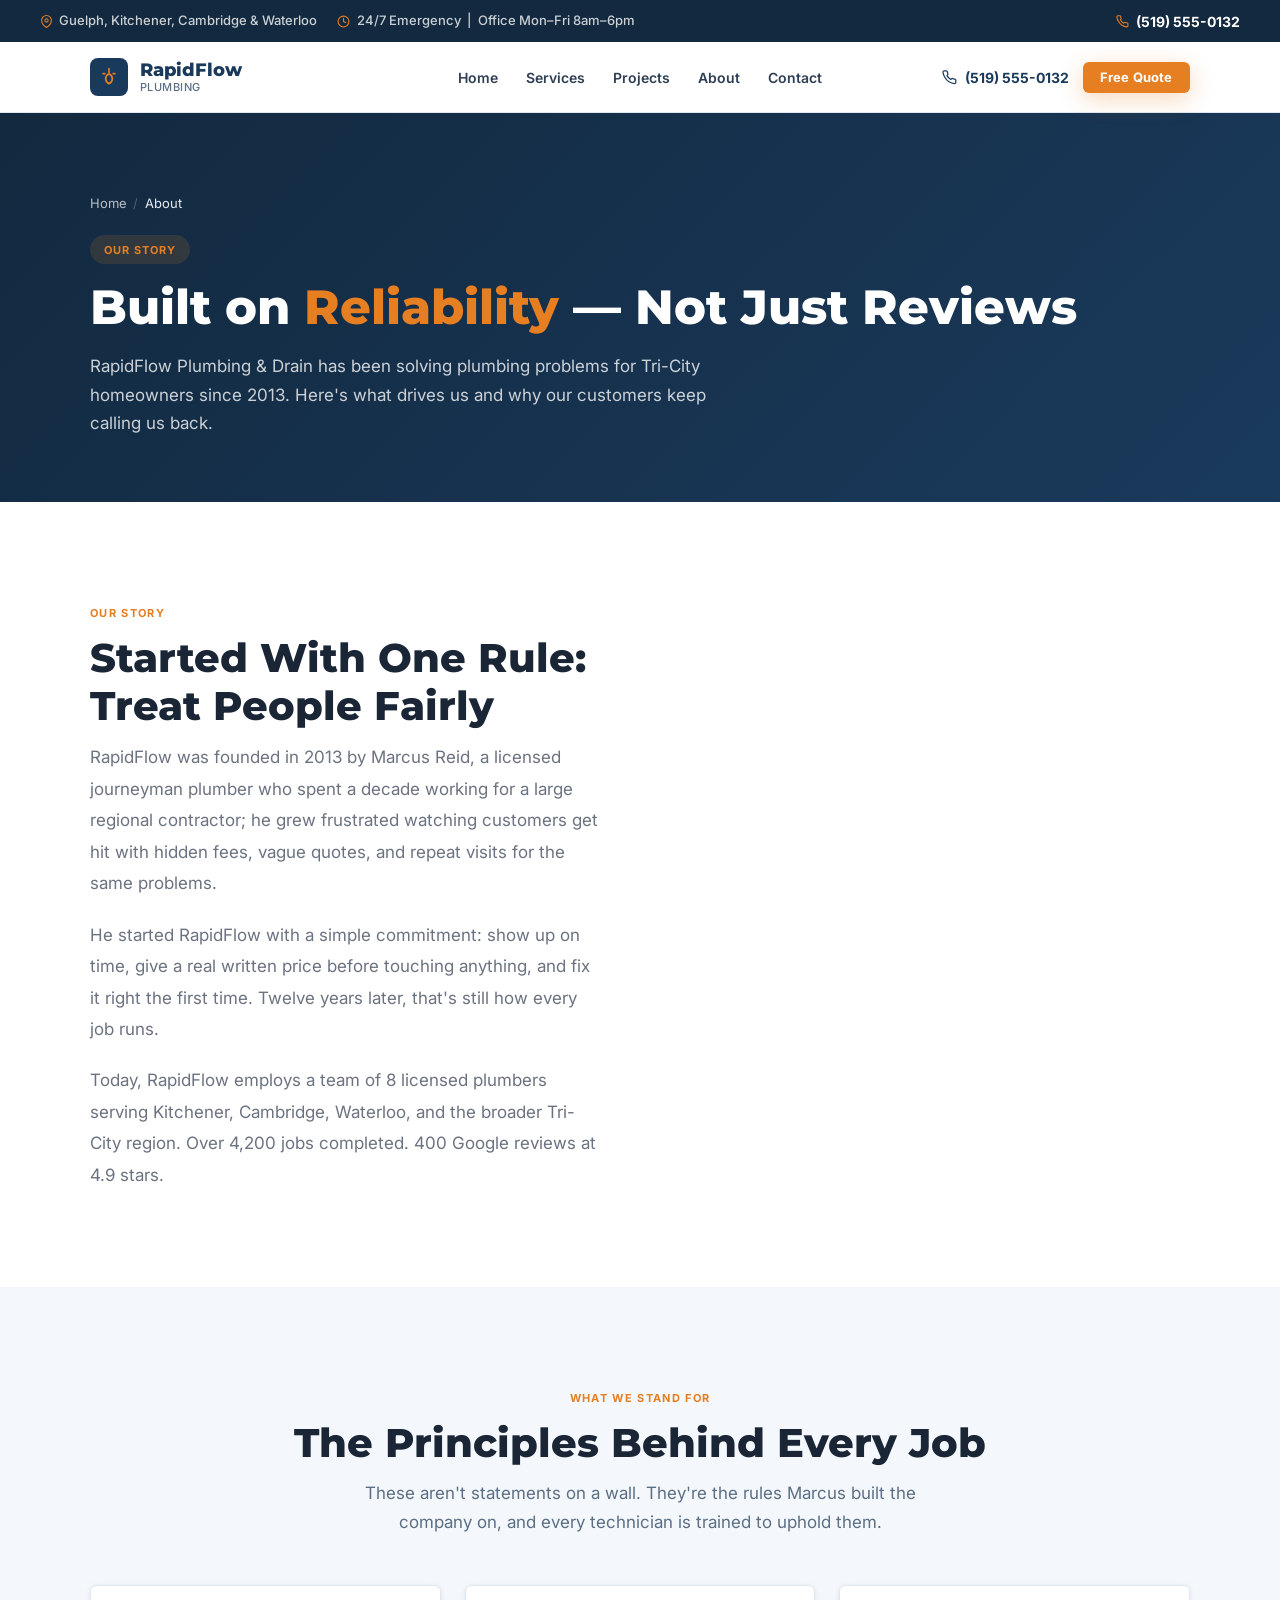
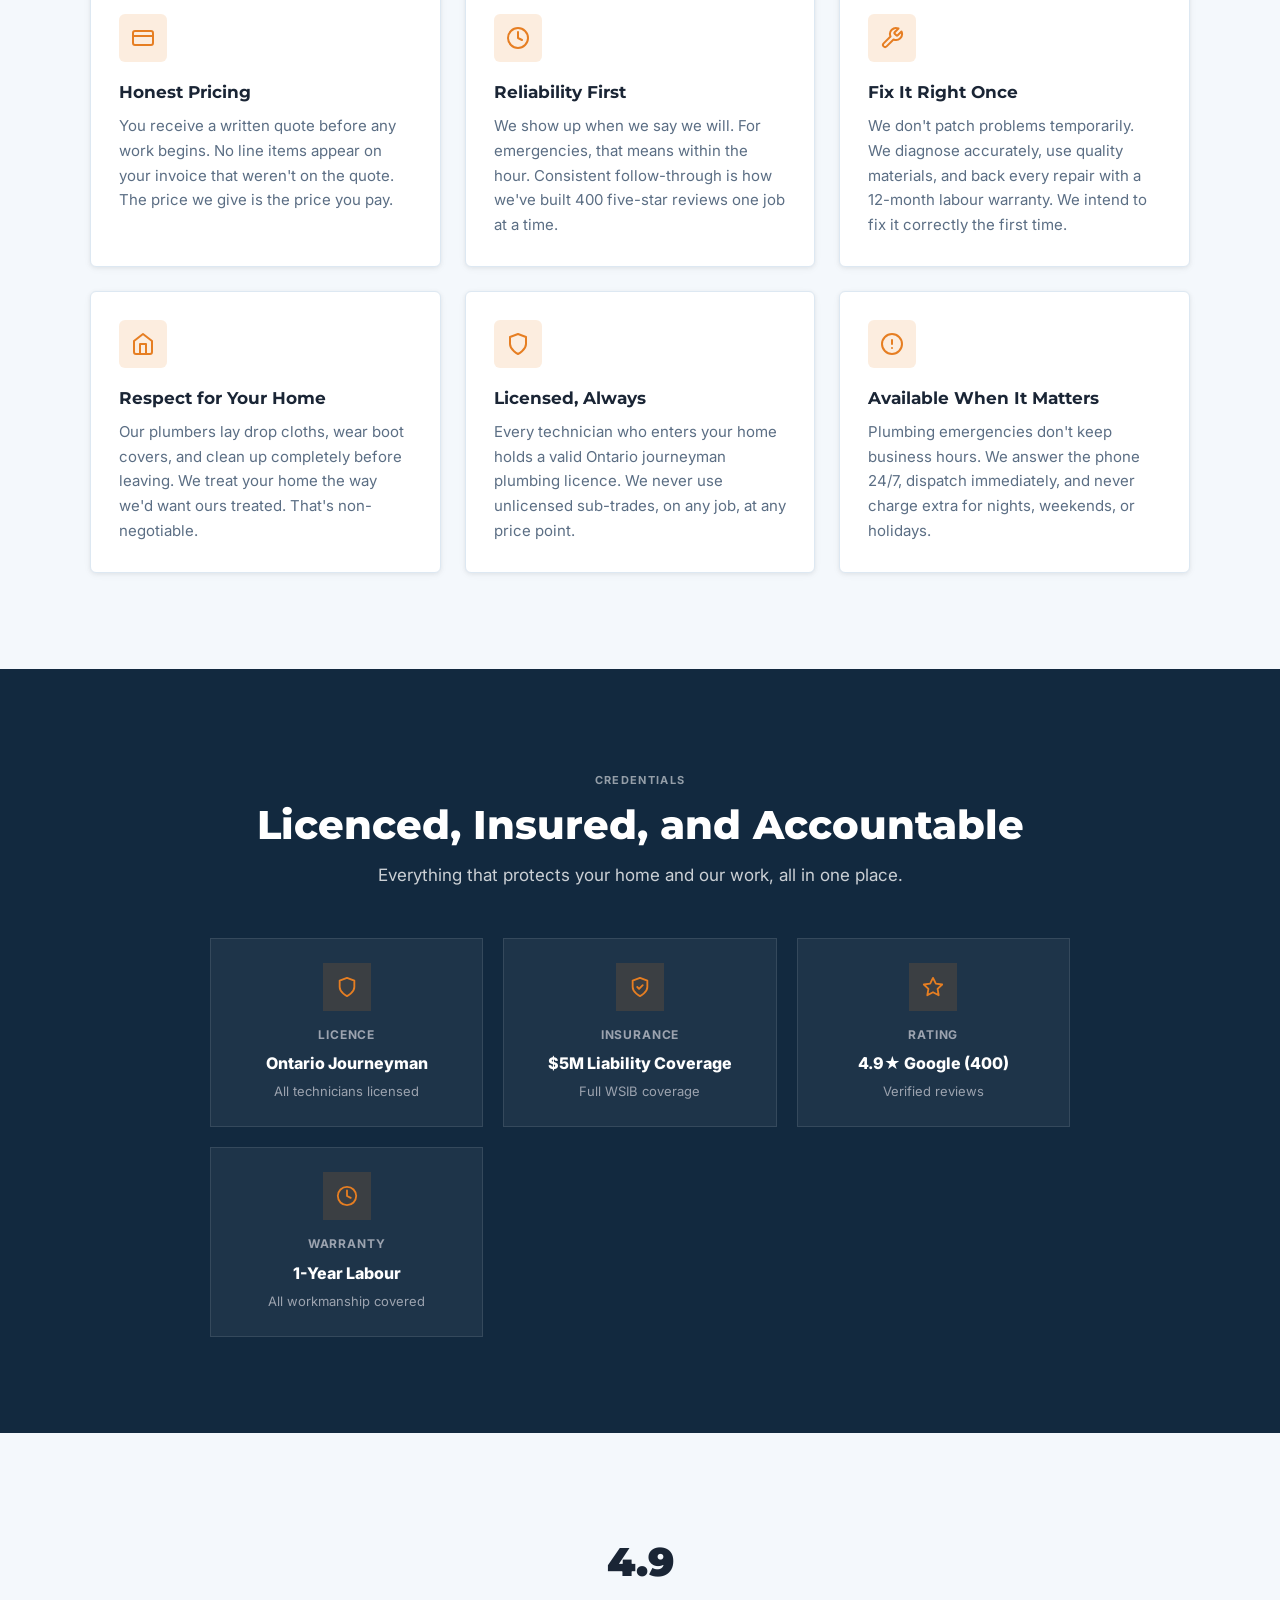
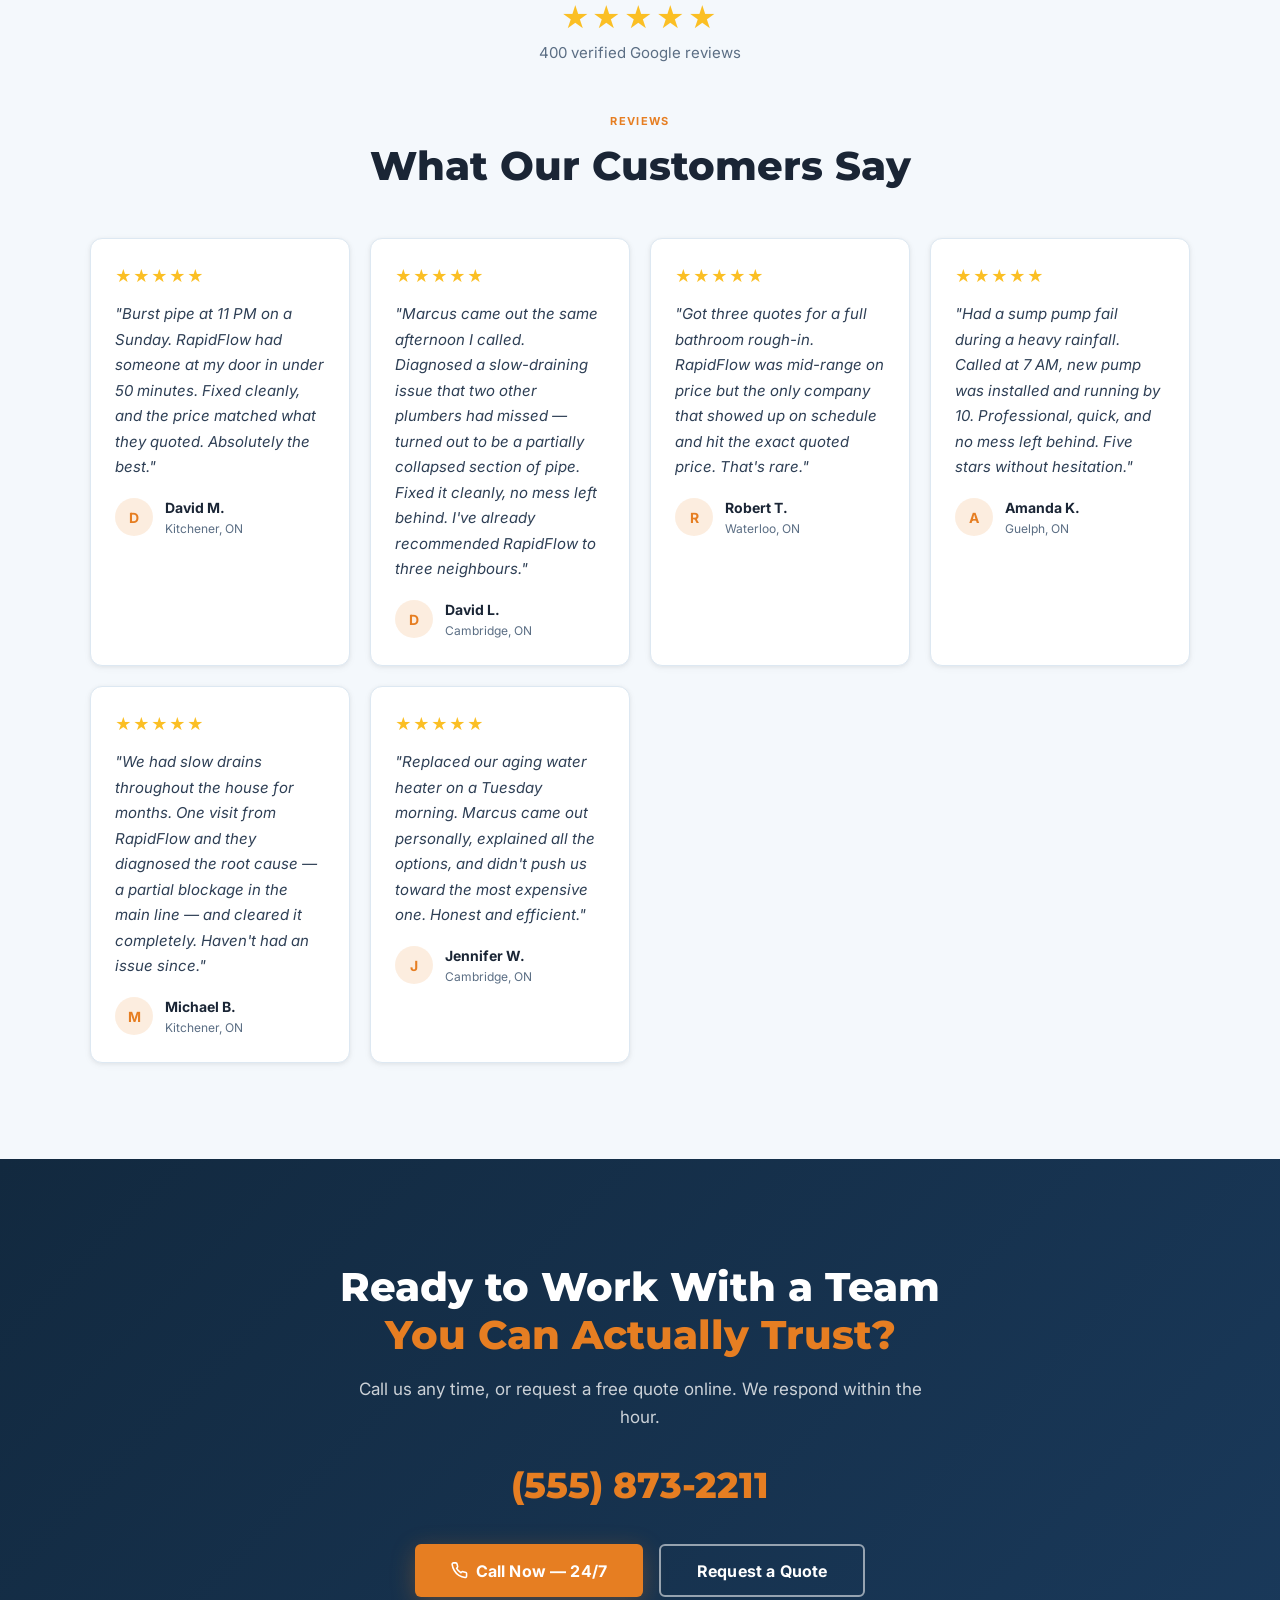
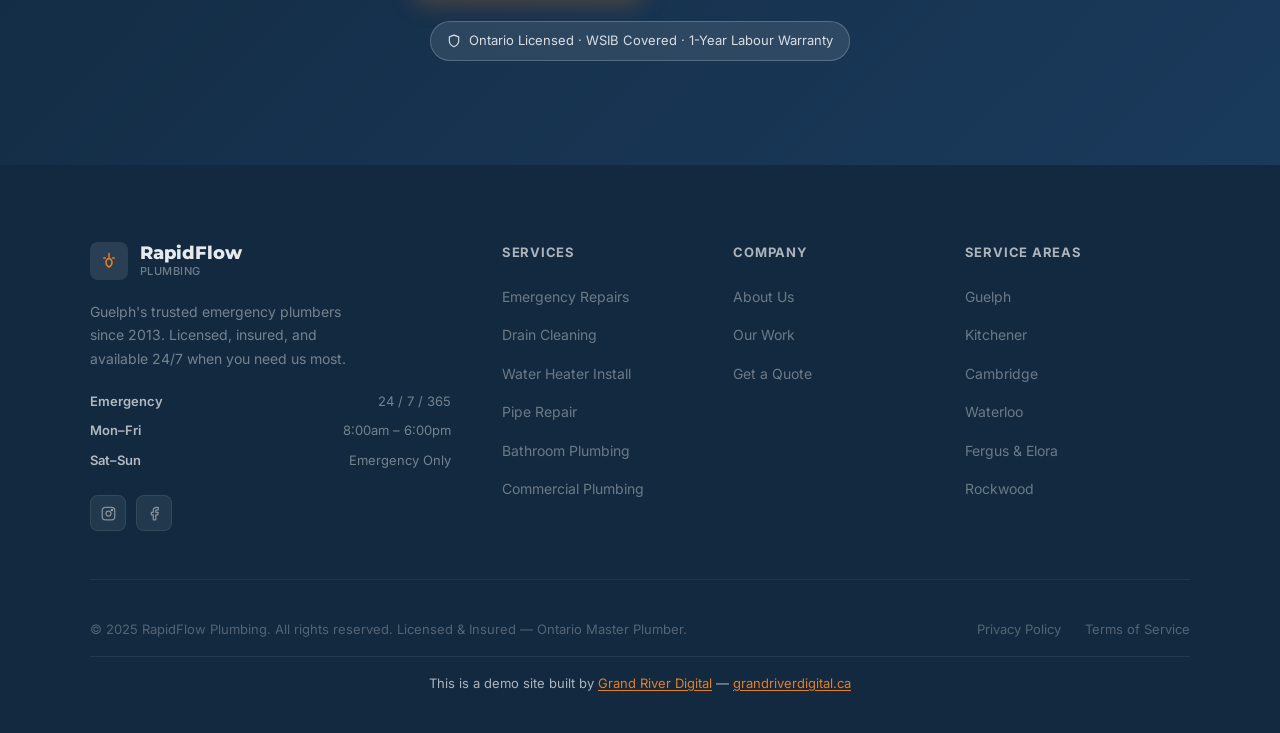
==== commit 4cb9e3c4: "fix: subpage class names match CSS — header/footer from homepage, add subpage component CSS" ====
--- a/about/index.html
+++ b/about/index.html
@@ -17,53 +17,77 @@
   <link rel="stylesheet" href="../styles.css" />
 </head>
 <body>
-  <a href="#main" class="skip-link">Skip to main content</a>
-
-  <div class="topbar" role="region" aria-label="Emergency availability">
-    <span><span class="topbar__dot" aria-hidden="true"></span><strong>24/7 Emergency Plumbing · No Extra Charge for Nights &amp; Weekends</strong></span>
-    <span class="topbar__pill">&#10003; Licensed &amp; Insured</span>
-    <a href="tel:5558732211" class="topbar__link">(555) 873-2211</a>
+
+<div id="topbar">
+  <div class="topbar-left">
+    <div class="topbar-item">
+      <svg width="13" height="13" viewBox="0 0 24 24" fill="none" stroke="currentColor" stroke-width="2" stroke-linecap="round" stroke-linejoin="round"><path d="M21 10c0 7-9 13-9 13s-9-6-9-13a9 9 0 0 1 18 0z"/><circle cx="12" cy="10" r="3"/></svg>
+      Guelph, Kitchener, Cambridge &amp; Waterloo
+    </div>
+    <div class="topbar-item">
+      <svg width="13" height="13" viewBox="0 0 24 24" fill="none" stroke="currentColor" stroke-width="2" stroke-linecap="round" stroke-linejoin="round"><circle cx="12" cy="12" r="10"/><polyline points="12 6 12 12 16 14"/></svg>
+      24/7 Emergency &nbsp;|&nbsp; Office Mon–Fri 8am–6pm
+    </div>
   </div>
-
-  <header class="header" id="header">
-    <div class="container header__inner">
-      <a href="../" class="logo" aria-label="RapidFlow Plumbing & Drain — home">
-        <div class="logo__mark" aria-hidden="true">
-          <svg width="22" height="22" viewBox="0 0 36 36" fill="none"><path d="M18 6s-9 8-9 15a9 9 0 0 0 18 0C27 14 18 6 18 6z" fill="#fff" opacity=".95"/><rect x="12" y="28" width="12" height="2.5" rx="1.25" fill="#fff" opacity=".6"/></svg>
-        </div>
-        <div class="logo__text">
-          <div class="logo__name">RapidFlow <span>Plumbing</span></div>
-          <div class="logo__tagline">Tri-City's Emergency Specialists</div>
-        </div>
+  <a href="tel:5195550132" class="topbar-phone">
+    <svg width="13" height="13" viewBox="0 0 24 24" fill="none" stroke="currentColor" stroke-width="2" stroke-linecap="round" stroke-linejoin="round"><path d="M22 16.92v3a2 2 0 0 1-2.18 2 19.79 19.79 0 0 1-8.63-3.07A19.5 19.5 0 0 1 4.69 12 19.79 19.79 0 0 1 1.61 3.44 2 2 0 0 1 3.6 1.27h3a2 2 0 0 1 2 1.72 12.84 12.84 0 0 0 .7 2.81 2 2 0 0 1-.45 2.11L7.91 8.94a16 16 0 0 0 6.16 6.16l.94-.94a2 2 0 0 1 2.11-.45 12.84 12.84 0 0 0 2.81.7A2 2 0 0 1 22 16.92z"/></svg>
+    (519) 555-0132
+  </a>
+</div>
+
+<!-- STICKY HEADER -->
+<header id="hdr">
+  <div class="wrap hdr-inner">
+    <a href="../" class="logo" aria-label="RapidFlow Plumbing — home">
+      <div class="logo-icon" aria-hidden="true">
+        <svg width="20" height="20" viewBox="0 0 24 24" fill="none" stroke="currentColor" stroke-width="2" stroke-linecap="round" stroke-linejoin="round"><path d="M12 2v6m0 0c0 0-4 2-4 6s4 6 4 6 4-2 4-6-4-6-4-6z"/><path d="M5 8h2m10 0h2"/></svg>
+      </div>
+      <div class="logo-text">
+        RapidFlow
+        <span>Plumbing</span>
+      </div>
+    </a>
+
+    <nav class="desktop-nav" aria-label="Main navigation">
+      <a href="../">Home</a>
+      <a href="../services/">Services</a>
+      <a href="../projects/">Projects</a>
+      <a href="../about/" aria-current="page">About</a>
+      <a href="../contact/">Contact</a>
+    </nav>
+
+    <div class="hdr-right">
+      <a href="tel:5195550132" class="hdr-phone" aria-label="Call us">
+        <svg width="15" height="15" viewBox="0 0 24 24" fill="none" stroke="currentColor" stroke-width="2" stroke-linecap="round" stroke-linejoin="round"><path d="M22 16.92v3a2 2 0 0 1-2.18 2 19.79 19.79 0 0 1-8.63-3.07A19.5 19.5 0 0 1 4.69 12 19.79 19.79 0 0 1 1.61 3.44 2 2 0 0 1 3.6 1.27h3a2 2 0 0 1 2 1.72 12.84 12.84 0 0 0 .7 2.81 2 2 0 0 1-.45 2.11L7.91 8.94a16 16 0 0 0 6.16 6.16l.94-.94a2 2 0 0 1 2.11-.45 12.84 12.84 0 0 0 2.81.7A2 2 0 0 1 22 16.92z"/></svg>
+        (519) 555-0132
       </a>
-      <nav class="nav" id="nav" aria-label="Main navigation">
-        <ul class="nav__list" role="list">
-          <li><a href="../" class="nav__link">Home</a></li>
-          <li><a href="../about/" class="nav__link">About</a></li>
-          <li><a href="../services/" class="nav__link">Services</a></li>
-          <li><a href="../projects/" class="nav__link">Projects</a></li>
-          <li><a href="../contact/" class="nav__link">Contact</a></li>
-        </ul>
-        <a href="../contact/" class="nav__mobile-cta">Get a Free Quote</a>
-      </nav>
-      <div class="header__right">
-        <a href="tel:5558732211" class="header__phone" aria-label="Call RapidFlow now">
-          <span class="header__phone-icon" aria-hidden="true">
-            <svg width="14" height="14" viewBox="0 0 24 24" fill="none" stroke="currentColor" stroke-width="2.5" stroke-linecap="round" stroke-linejoin="round"><path d="M22 16.92v3a2 2 0 0 1-2.18 2 19.79 19.79 0 0 1-8.63-3.07A19.5 19.5 0 0 1 4.69 12 19.79 19.79 0 0 1 1.61 3.44 2 2 0 0 1 3.6 1.27h3a2 2 0 0 1 2 1.72c.127.96.361 1.9.7 2.81a2 2 0 0 1-.45 2.11L7.91 8.94a16 16 0 0 0 6.16 6.16l.94-.94a2 2 0 0 1 2.11-.45c.907.339 1.85.573 2.81.7A2 2 0 0 1 22 16.92z"/></svg>
-          </span>
-          (555) 873-2211
-        </a>
-        <a href="../contact/" class="btn btn--accent btn--sm">Free Quote</a>
-      </div>
-      <button class="nav-toggle" id="navToggle" aria-label="Open navigation" aria-expanded="false" aria-controls="nav">
-        <span class="nav-toggle__bar"></span>
-        <span class="nav-toggle__bar"></span>
-        <span class="nav-toggle__bar"></span>
+      <a href="../contact/" class="btn btn-primary btn-sm">Free Quote</a>
+      <button class="hamburger" id="hamburger" aria-label="Toggle menu" aria-expanded="false">
+        <span></span><span></span><span></span>
       </button>
     </div>
-  </header>
-
-  <main id="main">
+  </div>
+</header>
+
+<!-- Mobile Nav Overlay -->
+<div id="mobile-nav" role="dialog" aria-modal="true" aria-label="Mobile navigation">
+  <nav>
+    <a href="../" class="mobile-link">Home</a>
+    <a href="../services/" class="mobile-link">Services</a>
+    <a href="../projects/" class="mobile-link">Projects</a>
+    <a href="../about/" class="mobile-link">About</a>
+    <a href="../contact/" class="mobile-link">Contact</a>
+  </nav>
+  <div class="mobile-nav-cta">
+    <a href="tel:5195550132" class="btn btn-outline-dk btn-lg" style="justify-content:center">
+      <svg width="17" height="17" viewBox="0 0 24 24" fill="none" stroke="currentColor" stroke-width="2" stroke-linecap="round" stroke-linejoin="round"><path d="M22 16.92v3a2 2 0 0 1-2.18 2 19.79 19.79 0 0 1-8.63-3.07A19.5 19.5 0 0 1 4.69 12 19.79 19.79 0 0 1 1.61 3.44 2 2 0 0 1 3.6 1.27h3a2 2 0 0 1 2 1.72 12.84 12.84 0 0 0 .7 2.81 2 2 0 0 1-.45 2.11L7.91 8.94a16 16 0 0 0 6.16 6.16l.94-.94a2 2 0 0 1 2.11-.45 12.84 12.84 0 0 0 2.81.7A2 2 0 0 1 22 16.92z"/></svg>
+      (519) 555-0132
+    </a>
+    <a href="../contact/" class="btn btn-primary btn-lg" style="justify-content:center">Get a Free Quote</a>
+  </div>
+</div>
+
+<main id="main">
 
     <!-- PAGE HERO -->
     <div class="page-hero">
@@ -282,46 +306,83 @@
 
   </main>
 
-  <footer class="footer" aria-label="Site footer">
-    <div class="container">
-      <div class="footer__grid">
-        <div class="footer__brand">
-          <a href="../" class="logo" aria-label="RapidFlow Plumbing — home">
-            <div class="logo__mark" aria-hidden="true"><svg width="20" height="20" viewBox="0 0 36 36" fill="none"><path d="M18 6s-9 8-9 15a9 9 0 0 0 18 0C27 14 18 6 18 6z" fill="#fff" opacity=".95"/></svg></div>
-            <div class="logo__text"><div class="logo__name">RapidFlow <span>Plumbing</span></div></div>
-          </a>
-          <p>Licensed plumbers serving Kitchener, Cambridge, Waterloo, and surrounding communities since 2013. Available 24/7.</p>
-          <div class="footer__socials" aria-label="Social media">
-            <a href="#" class="footer__soc" aria-label="Facebook"><svg width="14" height="14" viewBox="0 0 24 24" fill="none" stroke="currentColor" stroke-width="2" stroke-linecap="round" stroke-linejoin="round"><path d="M18 2h-3a5 5 0 0 0-5 5v3H7v4h3v8h4v-8h3l1-4h-4V7a1 1 0 0 1 1-1h3z"/></svg></a>
-            <a href="#" class="footer__soc" aria-label="Instagram"><svg width="14" height="14" viewBox="0 0 24 24" fill="none" stroke="currentColor" stroke-width="2" stroke-linecap="round" stroke-linejoin="round"><rect x="2" y="2" width="20" height="20" rx="5" ry="5"/><path d="M16 11.37A4 4 0 1 1 12.63 8 4 4 0 0 1 16 11.37z"/><line x1="17.5" y1="6.5" x2="17.51" y2="6.5"/></svg></a>
-            <a href="#" class="footer__soc" aria-label="Google Maps"><svg width="14" height="14" viewBox="0 0 24 24" fill="none" stroke="currentColor" stroke-width="2" stroke-linecap="round" stroke-linejoin="round"><circle cx="12" cy="10" r="3"/><path d="M12 21.7C17.3 17 20 13 20 10a8 8 0 1 0-16 0c0 3 2.7 6.9 8 11.7z"/></svg></a>
-          </div>
-        </div>
-        <div class="footer__col"><h5>Services</h5><ul><li><a href="../services/#emergency">Emergency Plumbing</a></li><li><a href="../services/#drains">Drain Cleaning</a></li><li><a href="../services/#water-heater">Water Heaters</a></li><li><a href="../services/#pipes">Pipe Repair</a></li><li><a href="../services/#bathroom">Bathroom Plumbing</a></li><li><a href="../services/#sump">Sump Pumps</a></li></ul></div>
-        <div class="footer__col"><h5>Company</h5><ul><li><a href="../about/">About Us</a></li><li><a href="../projects/">Our Work</a></li><li><a href="../about/#reviews">Reviews</a></li><li><a href="../contact/">Contact</a></li></ul></div>
-        <div class="footer__col"><h5>Contact</h5><ul><li><a href="tel:5558732211">(555) 873-2211</a></li><li><a href="mailto:info@rapidflowplumbing.ca">info@rapidflowplumbing.ca</a></li><li><a href="../contact/">Free Quote</a></li></ul>
-          <div style="margin-top:1rem;padding:.875rem 1rem;background:rgba(255,255,255,.04);border:1px solid rgba(255,255,255,.07);border-radius:var(--r-10);">
-            <div style="font-size:.75rem;font-weight:700;color:var(--ink-400);letter-spacing:.05em;margin-bottom:.25rem;">HOURS</div>
-            <div style="font-size:.875rem;font-weight:700;color:var(--ink-200);">24/7 Emergency Service</div>
-            <div style="font-size:.75rem;color:var(--ink-500);margin-top:.25rem;">No extra charge for nights &amp; weekends</div>
-          </div>
-        </div>
-      </div>
-      <div class="footer__bottom">
-        <div class="footer__copy">&copy; 2025 RapidFlow Plumbing &amp; Drain. All rights reserved. Kitchener, Ontario.</div>
-        <div class="footer__links"><a href="#">Privacy Policy</a><a href="#">Terms</a></div>
+<footer aria-label="Site footer">
+  <div class="wrap">
+    <div class="footer-grid">
+      <div class="footer-brand">
+        <a href="../" class="logo" aria-label="RapidFlow Plumbing home">
+          <div class="logo-icon" aria-hidden="true">
+            <svg width="18" height="18" viewBox="0 0 24 24" fill="none" stroke="currentColor" stroke-width="2" stroke-linecap="round" stroke-linejoin="round"><path d="M12 2v6m0 0c0 0-4 2-4 6s4 6 4 6 4-2 4-6-4-6-4-6z"/><path d="M5 8h2m10 0h2"/></svg>
+          </div>
+          <div class="logo-text">
+            RapidFlow
+            <span>Plumbing</span>
+          </div>
+        </a>
+        <p>Guelph's trusted emergency plumbers since 2013. Licensed, insured, and available 24/7 when you need us most.</p>
+        <div class="footer-hours">
+          <div class="footer-hour"><strong>Emergency</strong><span>24 / 7 / 365</span></div>
+          <div class="footer-hour"><strong>Mon–Fri</strong><span>8:00am – 6:00pm</span></div>
+          <div class="footer-hour"><strong>Sat–Sun</strong><span>Emergency Only</span></div>
+        </div>
+        <div class="footer-socials" aria-label="Social media">
+          <a href="#" class="footer-soc" aria-label="Instagram"><svg width="15" height="15" viewBox="0 0 24 24" fill="none" stroke="currentColor" stroke-width="2" stroke-linecap="round" stroke-linejoin="round"><rect x="2" y="2" width="20" height="20" rx="5"/><circle cx="12" cy="12" r="4"/><circle cx="17.5" cy="6.5" r="1" fill="currentColor"/></svg></a>
+          <a href="#" class="footer-soc" aria-label="Facebook"><svg width="15" height="15" viewBox="0 0 24 24" fill="none" stroke="currentColor" stroke-width="2" stroke-linecap="round" stroke-linejoin="round"><path d="M18 2h-3a5 5 0 0 0-5 5v3H7v4h3v8h4v-8h3l1-4h-4V7a1 1 0 0 1 1-1h3z"/></svg></a>
+        </div>
+      </div>
+      <div class="footer-col">
+        <h5>Services</h5>
+        <ul>
+          <li><a href="../services/">Emergency Repairs</a></li>
+          <li><a href="../services/">Drain Cleaning</a></li>
+          <li><a href="../services/">Water Heater Install</a></li>
+          <li><a href="../services/">Pipe Repair</a></li>
+          <li><a href="../services/">Bathroom Plumbing</a></li>
+          <li><a href="../services/">Commercial Plumbing</a></li>
+        </ul>
+      </div>
+      <div class="footer-col">
+        <h5>Company</h5>
+        <ul>
+          <li><a href="../about/">About Us</a></li>
+          <li><a href="../projects/">Our Work</a></li>
+          <li><a href="../contact/">Get a Quote</a></li>
+        </ul>
+      </div>
+      <div class="footer-col">
+        <h5>Service Areas</h5>
+        <ul>
+          <li><a href="../contact/">Guelph</a></li>
+          <li><a href="../contact/">Kitchener</a></li>
+          <li><a href="../contact/">Cambridge</a></li>
+          <li><a href="../contact/">Waterloo</a></li>
+          <li><a href="../contact/">Fergus &amp; Elora</a></li>
+          <li><a href="../contact/">Rockwood</a></li>
+        </ul>
+      </div>
+    </div>
+    <div class="footer-bottom">
+      <p class="footer-copy">© 2025 RapidFlow Plumbing. All rights reserved. Licensed &amp; Insured — Ontario Master Plumber.</p>
+      <div class="footer-legal">
+        <a href="#">Privacy Policy</a>
+        <a href="#">Terms of Service</a>
       </div>
     </div>
     <div class="grd-banner">
-      <p>This is a demo site built by <a href="https://grandriverdigital.ca" target="_blank" rel="noopener">Grand River Digital</a> — Ontario web agency.</p>
-    </div>
-  </footer>
-
-  <div class="mob-bar" id="mobBar" role="region" aria-label="Quick contact">
-    <a href="tel:5558732211" class="btn btn--accent btn--sm" style="flex:1;text-align:center;">Call Now</a>
-    <a href="../contact/" class="btn btn--primary btn--sm" style="flex:1;text-align:center;">Free Quote</a>
+      This is a demo site built by <a href="https://grandriverdigital.ca" target="_blank" rel="noopener noreferrer">Grand River Digital</a> — <a href="https://grandriverdigital.ca" target="_blank" rel="noopener noreferrer">grandriverdigital.ca</a>
+    </div>
   </div>
-
-  <script src="../script.js"></script>
+</footer>
+
+<!-- MOBILE STICKY BOTTOM BAR -->
+<div id="mob-bar" role="navigation" aria-label="Quick contact">
+  <a href="tel:5195550132" class="btn btn-primary">
+    <svg width="16" height="16" viewBox="0 0 24 24" fill="none" stroke="currentColor" stroke-width="2.2" stroke-linecap="round" stroke-linejoin="round"><path d="M22 16.92v3a2 2 0 0 1-2.18 2 19.79 19.79 0 0 1-8.63-3.07A19.5 19.5 0 0 1 4.69 12 19.79 19.79 0 0 1 1.61 3.44 2 2 0 0 1 3.6 1.27h3a2 2 0 0 1 2 1.72 12.84 12.84 0 0 0 .7 2.81 2 2 0 0 1-.45 2.11L7.91 8.94a16 16 0 0 0 6.16 6.16l.94-.94a2 2 0 0 1 2.11-.45 12.84 12.84 0 0 0 2.81.7A2 2 0 0 1 22 16.92z"/></svg>
+    Call Now
+  </a>
+  <a href="../contact/" class="btn btn-outline-dk">Free Quote</a>
+</div>
+
+<script src="../script.js"></script>
 </body>
-</html>
+</html>
--- a/styles.css
+++ b/styles.css
@@ -888,7 +888,7 @@
   flex: 0 0 calc(33.333% - .85rem);
   min-width: 0;
   max-width: calc(33.333% - .85rem);
-  background: rgba(255,255,255,.05);
+  background: rgba(255,255,255,.07);
   border: 1px solid rgba(255,255,255,.07);
   border-radius: 14px;
   padding: 1.875rem;
@@ -909,7 +909,7 @@
 .t-stars { color: var(--orange); font-size: .85rem; letter-spacing: 3px; margin-bottom: 1rem; }
 .t-text {
   font-size: .9375rem;
-  color: rgba(255,255,255,.72);
+  color: rgba(255,255,255,.85);
   line-height: 1.78;
   font-style: italic;
   margin-bottom: 1.5rem;
@@ -1221,7 +1221,7 @@
 .footer-socials { display: flex; gap: .625rem; margin-top: 1.5rem; }
 .footer-soc {
   width: 36px; height: 36px;
-  background: rgba(255,255,255,.05);
+  background: rgba(255,255,255,.07);
   border: 1px solid rgba(255,255,255,.08);
   border-radius: 8px;
   display: flex;
@@ -1257,10 +1257,10 @@
 /* GRD Banner */
 .grd-banner {
   font-size: .8125rem;
-  color: rgba(255,255,255,.3);
+  color: rgba(255,255,255,.65);
   text-align: center;
   padding-top: 1rem;
-  border-top: 1px solid rgba(255,255,255,.05);
+  border-top: 1px solid rgba(255,255,255,.08);
 }
 .grd-banner a {
   color: var(--orange);
@@ -1361,3 +1361,1020 @@
   .testimonial-card { flex: 0 0 90%; min-width: 0; max-width: 90%; }
   #topbar { justify-content: center; }
 }
+
+
+/* ============================================================
+   SUBPAGE COMPONENT STYLES
+   Added to support about/services/projects/contact pages
+   ============================================================ */
+
+/* ── Missing tokens ── */
+:root {
+  --p:       var(--orange);
+  --p-dk:    var(--orange-dk);
+  --p-gl:    var(--orange-gl);
+  --sh-p:    var(--sh-o);
+  --red:     #dc2626;
+  --ink-50:  #f9fafb;
+  --ink-100: #f3f4f6;
+  --ink-200: #e5e7eb;
+  --ink-300: #d1d5db;
+  --ink-400: #9ca3af;
+  --ink-500: #6b7280;
+  --ink-600: #4b5563;
+  --ink-700: #374151;
+  --ink-800: #1f2937;
+  --ink-900: #111827;
+}
+
+/* ── Container alias (= .wrap) ── */
+.container {
+  width: 100%;
+  max-width: var(--max);
+  margin-inline: auto;
+  padding-inline: var(--pad);
+}
+
+/* ── Skip link ── */
+.skip-link {
+  position: absolute;
+  left: -9999px;
+  top: auto;
+  width: 1px;
+  height: 1px;
+  overflow: hidden;
+}
+.skip-link:focus {
+  position: fixed;
+  top: 0;
+  left: 0;
+  width: auto;
+  height: auto;
+  overflow: visible;
+  background: var(--p);
+  color: #fff;
+  padding: .75rem 1.5rem;
+  z-index: 9999;
+  font-weight: 700;
+}
+
+/* ── Mobile nav links (inside #mobile-nav) ── */
+.mobile-link {
+  display: block;
+  font-family: var(--fd);
+  font-size: 1.4rem;
+  font-weight: 700;
+  color: #fff;
+  text-decoration: none;
+  padding: .75rem 0;
+  border-bottom: 1px solid rgba(255,255,255,.12);
+  transition: color .2s;
+}
+.mobile-link:hover { color: var(--orange); }
+
+/* ── Button aliases (BEM → kebab) ── */
+.btn--accent  { background: var(--p); color: #fff; box-shadow: var(--sh-p); }
+.btn--accent:hover { background: var(--p-dk); box-shadow: var(--sh-lg); transform: translateY(-1px); }
+.btn--primary { background: var(--p); color: #fff; box-shadow: var(--sh-p); }
+.btn--primary:hover { background: var(--p-dk); transform: translateY(-1px); }
+.btn--ghost  { background: transparent; color: #fff; border: 2px solid rgba(255,255,255,.55); }
+.btn--ghost:hover { background: rgba(255,255,255,.1); border-color: #fff; }
+.btn--white  { background: #fff; color: var(--p); }
+.btn--white:hover { background: #f1f5f9; }
+.btn--lg     { padding: 1.05rem 2.25rem; font-size: 1rem; }
+.btn--sm     { padding: .55rem 1.1rem; font-size: .8125rem; }
+
+/* ── Page hero (subpage banner) ── */
+.page-hero {
+  background: linear-gradient(135deg, var(--navy-dk, #0d1a2a) 0%, var(--navy, #1a3a5c) 100%);
+  padding: clamp(3rem, 7vw, 5rem) 0 clamp(2.5rem, 6vw, 4rem);
+  color: #fff;
+}
+.page-hero__inner { }
+.page-hero__badge {
+  display: inline-block;
+  background: var(--p-gl, rgba(255,255,255,.12));
+  color: var(--orange);
+  font-size: .6875rem;
+  font-weight: 700;
+  letter-spacing: .1em;
+  text-transform: uppercase;
+  padding: .35rem .85rem;
+  border-radius: 999px;
+  margin-bottom: 1rem;
+}
+.page-hero h1 {
+  font-family: var(--fd);
+  font-size: clamp(1.9rem, 5vw, 3rem);
+  font-weight: 800;
+  line-height: 1.15;
+  margin-bottom: 1rem;
+  color: #fff;
+}
+.page-hero h1 span { color: var(--orange); }
+.page-hero__sub {
+  font-size: 1.0625rem;
+  color: rgba(255,255,255,.78);
+  max-width: 620px;
+  line-height: 1.7;
+}
+
+/* ── Breadcrumb ── */
+.breadcrumb {
+  display: flex;
+  align-items: center;
+  gap: .4rem;
+  font-size: .8125rem;
+  color: rgba(255,255,255,.6);
+  margin-bottom: 1.25rem;
+}
+.breadcrumb a {
+  color: rgba(255,255,255,.7);
+  text-decoration: none;
+  transition: color .2s;
+}
+.breadcrumb a:hover { color: #fff; }
+.breadcrumb__sep { opacity: .4; }
+.breadcrumb span[aria-current] { color: rgba(255,255,255,.9); }
+
+/* ── Generic section wrappers ── */
+.section {
+  padding: clamp(3.5rem, 8vw, 6rem) 0;
+}
+.section--light {
+  background: var(--light, #f4f8fc);
+}
+.section--dark {
+  background: var(--navy-dk, #0d1a2a);
+  color: #fff;
+}
+.section--dark .section-heading,
+.section--dark h2,
+.section--dark h3 { color: #fff; }
+.section--dark p { color: rgba(255,255,255,.78); }
+
+/* ── Section header (centered title area) ── */
+.section-header {
+  text-align: center;
+  margin-bottom: clamp(2rem, 5vw, 3rem);
+}
+.section-heading {
+  font-family: var(--fd);
+  font-size: clamp(1.75rem, 4vw, 2.5rem);
+  font-weight: 800;
+  color: var(--text);
+  line-height: 1.2;
+  margin-bottom: .75rem;
+}
+.section-heading span { color: var(--p); }
+.section-heading--lt { color: #fff; }
+.section-sub--center {
+  text-align: center;
+  max-width: 580px;
+  margin-inline: auto;
+  color: var(--text-lt);
+  font-size: 1.0625rem;
+  line-height: 1.7;
+}
+.section-sub--lt { color: rgba(255,255,255,.75); }
+.eyebrow--lt { color: rgba(255,255,255,.55); }
+
+/* ── Service cards (svc-card) ── */
+.svc-card {
+  background: #fff;
+  border: 1px solid var(--border);
+  border-radius: var(--r);
+  box-shadow: var(--sh-sm);
+  transition: transform .25s var(--ease), box-shadow .25s var(--ease);
+  overflow: hidden;
+}
+.svc-card:hover {
+  transform: translateY(-3px);
+  box-shadow: var(--sh-md);
+}
+.svc-card__body {
+  padding: 1.75rem;
+}
+.svc-card__icon {
+  width: 48px;
+  height: 48px;
+  display: flex;
+  align-items: center;
+  justify-content: center;
+  background: var(--p-gl);
+  border-radius: var(--r);
+  color: var(--p);
+  margin-bottom: 1rem;
+}
+.svc-card__badge {
+  display: inline-block;
+  background: var(--p-gl);
+  color: var(--p);
+  font-size: .6875rem;
+  font-weight: 700;
+  letter-spacing: .08em;
+  text-transform: uppercase;
+  padding: .25rem .65rem;
+  border-radius: 4px;
+  margin-bottom: .75rem;
+}
+.svc-card h3 {
+  font-family: var(--fd);
+  font-size: 1.125rem;
+  font-weight: 700;
+  margin-bottom: .5rem;
+  color: var(--text);
+}
+.svc-card p {
+  font-size: .9375rem;
+  color: var(--text-lt);
+  line-height: 1.65;
+  margin-bottom: 1rem;
+}
+.svc-card__link {
+  display: inline-flex;
+  align-items: center;
+  gap: .35rem;
+  font-size: .875rem;
+  font-weight: 600;
+  color: var(--p);
+  text-decoration: none;
+  transition: gap .2s;
+}
+.svc-card__link:hover { gap: .6rem; }
+
+/* ── Service detail (alternating 2-col) ── */
+.svc-detail {
+  display: grid;
+  grid-template-columns: 1fr 1fr;
+  gap: clamp(2rem, 5vw, 4rem);
+  align-items: center;
+  margin-bottom: clamp(3rem, 7vw, 5rem);
+}
+.svc-detail__img {
+  border-radius: calc(var(--r) * 2);
+  overflow: hidden;
+  aspect-ratio: 4/3;
+  background: var(--ink-200);
+}
+.svc-detail__img img {
+  width: 100%;
+  height: 100%;
+  object-fit: cover;
+  display: block;
+}
+.svc-detail h2 {
+  font-family: var(--fd);
+  font-size: clamp(1.4rem, 3vw, 1.875rem);
+  font-weight: 800;
+  color: var(--text);
+  margin-bottom: .75rem;
+}
+.svc-detail p {
+  font-size: 1rem;
+  color: var(--text-md);
+  line-height: 1.75;
+  margin-bottom: 1.25rem;
+}
+.svc-detail__badge {
+  display: inline-block;
+  background: var(--p-gl);
+  color: var(--p);
+  font-size: .6875rem;
+  font-weight: 700;
+  letter-spacing: .08em;
+  text-transform: uppercase;
+  padding: .25rem .65rem;
+  border-radius: 4px;
+  margin-bottom: .85rem;
+}
+@media (max-width: 768px) {
+  .svc-detail {
+    grid-template-columns: 1fr;
+  }
+  .svc-detail[style*="direction:rtl"] {
+    direction: ltr !important;
+  }
+}
+
+/* ── Service list ── */
+.svc-list {
+  list-style: none;
+  padding: 0;
+  margin: 0 0 1.5rem;
+}
+.svc-list li {
+  display: flex;
+  align-items: flex-start;
+  gap: .6rem;
+  font-size: .9375rem;
+  color: var(--text-md);
+  padding: .45rem 0;
+  border-bottom: 1px solid var(--border-lt, #eef3f9);
+  line-height: 1.5;
+}
+.svc-list li::before {
+  content: "✓";
+  color: var(--p);
+  font-weight: 700;
+  flex-shrink: 0;
+  margin-top: .05em;
+}
+
+/* ── FAQ accordion ── */
+.faq-list {
+  max-width: 780px;
+  margin-inline: auto;
+}
+.faq-item {
+  border-bottom: 1px solid var(--border, #dde8f2);
+}
+.faq-trigger {
+  width: 100%;
+  display: flex;
+  align-items: center;
+  justify-content: space-between;
+  gap: 1rem;
+  background: none;
+  border: none;
+  padding: 1.25rem 0;
+  font-family: var(--fd);
+  font-size: 1rem;
+  font-weight: 700;
+  color: var(--text);
+  cursor: pointer;
+  text-align: left;
+  transition: color .2s;
+}
+.faq-trigger:hover { color: var(--p); }
+.faq-trigger[aria-expanded="true"] { color: var(--p); }
+.faq-chevron {
+  font-size: .7rem;
+  transition: transform .25s var(--ease);
+  flex-shrink: 0;
+  color: var(--text-lt);
+}
+.faq-trigger[aria-expanded="true"] .faq-chevron {
+  transform: rotate(180deg);
+  color: var(--p);
+}
+.faq-body-wrap {
+  overflow: hidden;
+  max-height: 0;
+  transition: max-height .3s var(--ease);
+}
+.faq-body-wrap[aria-expanded="true"],
+.faq-body-wrap:not([hidden]) {
+  max-height: 500px;
+}
+.faq-body-inner {
+  padding-bottom: 1.25rem;
+}
+.faq-body {
+  font-size: .9375rem;
+  color: var(--text-lt);
+  line-height: 1.75;
+}
+
+/* ── Final CTA section ── */
+.final-cta {
+  background: linear-gradient(135deg, var(--navy-dk, #0d1a2a) 0%, var(--navy, #1a3a5c) 100%);
+  padding: clamp(4rem, 9vw, 6.5rem) 0;
+  text-align: center;
+  color: #fff;
+}
+.final-cta__inner {
+  max-width: 600px;
+  margin-inline: auto;
+}
+.final-cta h2 {
+  font-family: var(--fd);
+  font-size: clamp(1.75rem, 4.5vw, 2.5rem);
+  font-weight: 800;
+  color: #fff;
+  line-height: 1.2;
+  margin-bottom: 1rem;
+}
+.final-cta h2 span { color: var(--orange); }
+.final-cta p {
+  font-size: 1.0625rem;
+  color: rgba(255,255,255,.78);
+  line-height: 1.7;
+  margin-bottom: 1.5rem;
+}
+.final-cta__phone {
+  display: block;
+  font-family: var(--fd);
+  font-size: clamp(1.75rem, 4vw, 2.25rem);
+  font-weight: 800;
+  color: var(--orange);
+  text-decoration: none;
+  margin-bottom: 1.75rem;
+}
+.final-cta__btns {
+  display: flex;
+  gap: 1rem;
+  justify-content: center;
+  flex-wrap: wrap;
+  margin-bottom: 1.5rem;
+}
+
+/* ── Cert pill ── */
+.cert-pill {
+  display: inline-flex;
+  align-items: center;
+  gap: .5rem;
+  background: rgba(255,255,255,.1);
+  border: 1px solid rgba(255,255,255,.2);
+  border-radius: 999px;
+  padding: .5rem 1rem;
+  font-size: .8125rem;
+  color: rgba(255,255,255,.82);
+}
+
+/* ── Values grid ── */
+.values-grid {
+  display: grid;
+  grid-template-columns: repeat(auto-fit, minmax(270px, 1fr));
+  gap: 1.5rem;
+}
+.val-card {
+  background: #fff;
+  border: 1px solid var(--border, #dde8f2);
+  border-radius: var(--r);
+  padding: 1.75rem;
+  box-shadow: var(--sh-sm);
+  transition: transform .25s, box-shadow .25s;
+}
+.val-card:hover {
+  transform: translateY(-3px);
+  box-shadow: var(--sh-md);
+}
+.val-card__ico {
+  width: 48px;
+  height: 48px;
+  display: flex;
+  align-items: center;
+  justify-content: center;
+  background: var(--p-gl);
+  border-radius: var(--r);
+  color: var(--p);
+  margin-bottom: 1rem;
+}
+.val-card h3 {
+  font-family: var(--fd);
+  font-size: 1.0625rem;
+  font-weight: 700;
+  color: var(--text);
+  margin-bottom: .5rem;
+}
+.val-card p {
+  font-size: .9375rem;
+  color: var(--text-lt);
+  line-height: 1.65;
+}
+
+/* ── Credentials badge (on image) ── */
+.cred-badge {
+  display: flex;
+  align-items: center;
+  gap: .75rem;
+  background: rgba(255,255,255,.95);
+  backdrop-filter: blur(8px);
+  border-radius: var(--r);
+  padding: .85rem 1.1rem;
+  box-shadow: var(--sh-md);
+  color: var(--text);
+}
+.cred-badge svg { color: var(--p); flex-shrink: 0; }
+.cred-badge strong {
+  display: block;
+  font-size: .875rem;
+  font-weight: 700;
+  color: var(--text);
+}
+.cred-badge span {
+  font-size: .75rem;
+  color: var(--text-lt);
+}
+
+/* ── Why image extras ── */
+.why-img {
+  position: relative;
+}
+.why-img__overlay {
+  position: absolute;
+  inset: 0;
+  background: linear-gradient(to bottom, transparent 50%, rgba(0,0,0,.35) 100%);
+  border-radius: inherit;
+  pointer-events: none;
+}
+.why-img__foot {
+  position: absolute;
+  bottom: 1.25rem;
+  left: 1.25rem;
+  right: 1.25rem;
+}
+
+/* ── Emergency panel ── */
+.emrg-panel {
+  display: flex;
+  align-items: center;
+  justify-content: space-between;
+  gap: 1rem;
+  flex-wrap: wrap;
+  background: #fff8f0;
+  border: 1px solid #fcd3a5;
+  border-left: 4px solid var(--p);
+  border-radius: var(--r);
+  padding: 1.1rem 1.4rem;
+  margin-bottom: 2.5rem;
+}
+.emrg-panel strong {
+  display: block;
+  font-size: .9375rem;
+  font-weight: 700;
+  color: var(--text);
+  margin-bottom: .2rem;
+}
+.emrg-panel span {
+  font-size: .875rem;
+  color: var(--text-lt);
+}
+
+/* ── Contact layout ── */
+.contact-layout {
+  display: grid;
+  grid-template-columns: 1fr 360px;
+  gap: clamp(2rem, 5vw, 4rem);
+  align-items: start;
+}
+@media (max-width: 900px) {
+  .contact-layout { grid-template-columns: 1fr; }
+}
+
+/* ── Form card ── */
+.form-card {
+  background: #fff;
+  border: 1px solid var(--border);
+  border-radius: calc(var(--r) * 2);
+  padding: 2rem;
+  box-shadow: var(--sh-md);
+}
+.form-label {
+  display: block;
+  font-size: .8125rem;
+  font-weight: 600;
+  color: var(--text-md);
+  margin-bottom: .4rem;
+}
+.form-input {
+  display: block;
+  width: 100%;
+  padding: .7rem 1rem;
+  border: 1px solid var(--border);
+  border-radius: var(--r);
+  font-size: .9375rem;
+  font-family: var(--fb);
+  color: var(--text);
+  background: #fff;
+  transition: border-color .2s, box-shadow .2s;
+  outline: none;
+}
+.form-input:focus {
+  border-color: var(--p);
+  box-shadow: 0 0 0 3px var(--p-gl);
+}
+.form-textarea { resize: vertical; min-height: 100px; }
+.form-select { appearance: none; background-image: url("data:image/svg+xml,%3Csvg xmlns='http://www.w3.org/2000/svg' width='12' height='12' viewBox='0 0 24 24' fill='none' stroke='%236b7280' stroke-width='2'%3E%3Cpolyline points='6 9 12 15 18 9'/%3E%3C/svg%3E"); background-repeat: no-repeat; background-position: right .75rem center; padding-right: 2.5rem; }
+.form-note {
+  font-size: .8125rem;
+  color: var(--text-lt);
+  margin-top: 1rem;
+  line-height: 1.6;
+}
+
+/* ── Contact info items ── */
+.contact-info-item {
+  display: flex;
+  align-items: flex-start;
+  gap: 1rem;
+  padding: 1rem 0;
+  border-bottom: 1px solid var(--border-lt, #eef3f9);
+}
+.contact-info-item__ico {
+  width: 40px;
+  height: 40px;
+  display: flex;
+  align-items: center;
+  justify-content: center;
+  background: var(--p-gl);
+  border-radius: var(--r);
+  color: var(--p);
+  flex-shrink: 0;
+}
+.contact-info-item__lbl {
+  font-size: .75rem;
+  font-weight: 600;
+  text-transform: uppercase;
+  letter-spacing: .08em;
+  color: var(--text-xs);
+  margin-bottom: .2rem;
+}
+.contact-info-item__val {
+  font-size: .9375rem;
+  color: var(--text);
+  font-weight: 500;
+}
+
+/* Electrical-style contact cards */
+.contact-grid {
+  display: grid;
+  grid-template-columns: repeat(auto-fit, minmax(220px, 1fr));
+  gap: 1.25rem;
+}
+.contact-card {
+  background: #fff;
+  border: 1px solid var(--border);
+  border-radius: var(--r);
+  padding: 1.5rem;
+  box-shadow: var(--sh-sm);
+  text-align: center;
+}
+.contact-card__icon {
+  width: 48px;
+  height: 48px;
+  display: flex;
+  align-items: center;
+  justify-content: center;
+  background: var(--p-gl);
+  border-radius: 50%;
+  color: var(--p);
+  margin: 0 auto 1rem;
+}
+.contact-card__label {
+  font-size: .75rem;
+  font-weight: 700;
+  text-transform: uppercase;
+  letter-spacing: .08em;
+  color: var(--text-xs);
+  margin-bottom: .35rem;
+}
+.contact-card__val {
+  font-size: 1rem;
+  font-weight: 600;
+  color: var(--text);
+}
+.contact-form { }
+.contact-form-col { }
+.contact-info-col { }
+
+/* ── Gallery item overlay and tag ── */
+.gallery-item__overlay {
+  position: absolute;
+  inset: 0;
+  background: linear-gradient(to top, rgba(0,0,0,.65) 0%, transparent 50%);
+  display: flex;
+  align-items: flex-end;
+  padding: 1rem;
+  opacity: 0;
+  transition: opacity .25s;
+}
+.gallery-item:hover .gallery-item__overlay { opacity: 1; }
+.gallery-item__tag {
+  display: inline-block;
+  background: rgba(255,255,255,.95);
+  color: var(--text);
+  font-size: .75rem;
+  font-weight: 700;
+  padding: .3rem .7rem;
+  border-radius: 4px;
+}
+
+/* Gallery grid size modifiers */
+.g-wide { grid-column: span 2; }
+.g-tall { grid-row: span 2; }
+@media (max-width: 600px) {
+  .g-wide { grid-column: span 1; }
+  .g-tall { grid-row: span 1; }
+}
+
+/* ── Project blocks ── */
+.proj-block {
+  display: grid;
+  grid-template-columns: 1fr 1fr;
+  gap: clamp(2rem, 5vw, 4rem);
+  align-items: start;
+  margin-bottom: clamp(3rem, 7vw, 5rem);
+  padding-bottom: clamp(3rem, 7vw, 5rem);
+  border-bottom: 1px solid var(--border-lt, #eef3f9);
+}
+.proj-block:last-child { border-bottom: none; margin-bottom: 0; }
+.proj-img {
+  border-radius: calc(var(--r) * 2);
+  overflow: hidden;
+  aspect-ratio: 4/3;
+  position: relative;
+  background: var(--ink-200);
+}
+.proj-img img {
+  width: 100%;
+  height: 100%;
+  object-fit: cover;
+  display: block;
+}
+.proj-img__badge {
+  position: absolute;
+  top: 1rem;
+  left: 1rem;
+  background: var(--p);
+  color: #fff;
+  border-radius: var(--r);
+  padding: .5rem .85rem;
+  display: flex;
+  flex-direction: column;
+  align-items: center;
+  font-size: .7rem;
+  line-height: 1.3;
+}
+.proj-img__badge strong { font-size: 1rem; font-weight: 800; }
+.proj-copy {}
+.proj-tag {
+  display: inline-flex;
+  align-items: center;
+  gap: .35rem;
+  font-size: .75rem;
+  font-weight: 600;
+  text-transform: uppercase;
+  letter-spacing: .08em;
+  color: var(--text-lt);
+  margin-bottom: .75rem;
+}
+.proj-copy h3 {
+  font-family: var(--fd);
+  font-size: 1.25rem;
+  font-weight: 800;
+  color: var(--text);
+  margin-bottom: .75rem;
+}
+.proj-copy p {
+  font-size: .9375rem;
+  color: var(--text-md);
+  line-height: 1.7;
+  margin-bottom: 1rem;
+}
+.proj-checks {
+  list-style: none;
+  padding: 0;
+  margin: 0 0 1.5rem;
+  display: flex;
+  flex-direction: column;
+  gap: .5rem;
+}
+.proj-check {
+  display: flex;
+  align-items: flex-start;
+  gap: .6rem;
+  font-size: .9375rem;
+  color: var(--text-md);
+}
+.proj-check__ico {
+  color: var(--p);
+  flex-shrink: 0;
+  margin-top: .1em;
+}
+@media (max-width: 768px) {
+  .proj-block { grid-template-columns: 1fr; }
+}
+
+/* ── Review cards ── */
+.rev-grid {
+  display: grid;
+  grid-template-columns: repeat(auto-fit, minmax(260px, 1fr));
+  gap: 1.25rem;
+}
+.rev-agg {
+  text-align: center;
+  margin-bottom: 2.5rem;
+}
+.rev-agg__stars { font-size: 1.75rem; color: #fbbf24; letter-spacing: .1em; }
+.rev-agg__num {
+  font-family: var(--fd);
+  font-size: 2.5rem;
+  font-weight: 900;
+  color: var(--text);
+}
+.rev-agg__count { font-size: .9375rem; color: var(--text-lt); }
+.rev-card {
+  background: #fff;
+  border: 1px solid var(--border);
+  border-radius: calc(var(--r) * 2);
+  padding: 1.5rem;
+  box-shadow: var(--sh-sm);
+}
+.rev-card__stars { color: #fbbf24; font-size: 1rem; letter-spacing: .06em; margin-bottom: .75rem; }
+.rev-card__text { font-size: .9375rem; color: var(--text-md); line-height: 1.7; margin-bottom: 1rem; font-style: italic; }
+.rev-card__author { display: flex; align-items: center; gap: .75rem; }
+.rev-card__avatar {
+  width: 38px;
+  height: 38px;
+  border-radius: 50%;
+  background: var(--p-gl);
+  color: var(--p);
+  display: flex;
+  align-items: center;
+  justify-content: center;
+  font-weight: 700;
+  font-size: .875rem;
+  flex-shrink: 0;
+}
+.rev-card__name { font-size: .875rem; font-weight: 700; color: var(--text); }
+.rev-card__loc { font-size: .75rem; color: var(--text-lt); }
+
+/* ── Guarantee block ── */
+.guar-block {
+  display: grid;
+  grid-template-columns: 1fr 1fr;
+  gap: clamp(2rem, 5vw, 4rem);
+  align-items: center;
+  background: var(--p-gl);
+  border-radius: calc(var(--r) * 2);
+  padding: clamp(2rem, 5vw, 3rem);
+}
+.guar-block__main {}
+.guar-block__side {
+  display: flex;
+  flex-direction: column;
+  gap: 1.25rem;
+}
+.guar-pt {
+  display: flex;
+  align-items: flex-start;
+  gap: .85rem;
+}
+.guar-pt__ico {
+  width: 42px;
+  height: 42px;
+  display: flex;
+  align-items: center;
+  justify-content: center;
+  background: var(--p);
+  border-radius: var(--r);
+  color: #fff;
+  flex-shrink: 0;
+}
+.guar-block__side-num {
+  font-family: var(--fd);
+  font-size: 2rem;
+  font-weight: 900;
+  color: var(--p);
+  line-height: 1;
+}
+.guar-block__side-lbl { font-size: .875rem; color: var(--text-lt); }
+.guar-block__side-ico {
+  font-size: 3rem;
+  color: var(--p);
+  opacity: .3;
+}
+@media (max-width: 768px) {
+  .guar-block { grid-template-columns: 1fr; }
+}
+
+/* ── Area chips ── */
+.area-chips {
+  display: flex;
+  flex-wrap: wrap;
+  gap: .5rem;
+}
+.area-chip {
+  display: inline-flex;
+  align-items: center;
+  gap: .35rem;
+  background: var(--border-lt, #eef3f9);
+  color: var(--text-md);
+  font-size: .8125rem;
+  font-weight: 600;
+  padding: .4rem .9rem;
+  border-radius: 999px;
+  border: 1px solid var(--border, #dde8f2);
+}
+.area-chip--prime {
+  background: var(--p-gl);
+  color: var(--p);
+  border-color: var(--p);
+}
+
+/* ── FAQ body open state via JS toggle ── */
+.faq-body-wrap.is-open {
+  max-height: 800px;
+}
+
+/* ── Responsive tweaks ── */
+@media (max-width: 640px) {
+  .contact-layout { grid-template-columns: 1fr; }
+  .form-card { padding: 1.25rem; }
+  .emrg-panel { flex-direction: column; align-items: flex-start; }
+  .final-cta__btns { flex-direction: column; align-items: center; }
+}
+
+/* ── Additional subpage components ── */
+
+/* proj-cards (card grid variant, simpler than proj-block) */
+.proj-cards {
+  display: grid;
+  grid-template-columns: repeat(auto-fit, minmax(300px, 1fr));
+  gap: 1.5rem;
+}
+.proj-card {
+  background: #fff;
+  border: 1px solid var(--border, #dde8f2);
+  border-radius: calc(var(--r) * 2);
+  overflow: hidden;
+  box-shadow: var(--sh-sm);
+  transition: transform .25s var(--ease), box-shadow .25s var(--ease);
+}
+.proj-card:hover { transform: translateY(-3px); box-shadow: var(--sh-md); }
+.proj-card__img {
+  aspect-ratio: 16/9;
+  overflow: hidden;
+  background: var(--ink-200);
+}
+.proj-card__img img { width: 100%; height: 100%; object-fit: cover; display: block; }
+.proj-card__body { padding: 1.5rem; }
+.proj-card__tag {
+  font-size: .75rem;
+  font-weight: 600;
+  text-transform: uppercase;
+  letter-spacing: .08em;
+  color: var(--p);
+  margin-bottom: .5rem;
+}
+.proj-card h3 {
+  font-family: var(--fd);
+  font-size: 1.0625rem;
+  font-weight: 700;
+  color: var(--text);
+  margin-bottom: .5rem;
+}
+.proj-card p { font-size: .9375rem; color: var(--text-md); line-height: 1.65; margin-bottom: 1rem; }
+.proj-card__stats {
+  display: flex;
+  flex-wrap: wrap;
+  gap: .5rem;
+}
+.proj-card__stats span {
+  background: var(--p-gl);
+  color: var(--p);
+  font-size: .75rem;
+  font-weight: 600;
+  padding: .25rem .6rem;
+  border-radius: 4px;
+}
+
+/* proj-block reverse variant */
+.proj-block.rev { direction: rtl; }
+.proj-block.rev > * { direction: ltr; }
+
+/* Stats grid/bar */
+.stats-bar {
+  background: var(--p);
+  padding: clamp(2rem, 5vw, 3rem) 0;
+}
+.stats-grid {
+  display: grid;
+  grid-template-columns: repeat(auto-fit, minmax(150px, 1fr));
+  gap: 1.5rem;
+  text-align: center;
+}
+.stat-box { }
+.stat-num {
+  font-family: var(--fd);
+  font-size: clamp(1.75rem, 4vw, 2.5rem);
+  font-weight: 900;
+  color: #fff;
+  line-height: 1;
+  margin-bottom: .35rem;
+}
+.stats-bar .stat-label { color: rgba(255,255,255,.8); font-size: .875rem; }
+
+/* Stats on light background */
+.section .stats-grid .stat-num,
+.section--light .stats-grid .stat-num { color: var(--p); }
+.section .stats-grid .stat-label,
+.section--light .stats-grid .stat-label { color: var(--text-lt); }
+
+/* Review snippet inline */
+.rev-snippet { }
+
+/* .rev class on sections (reverse) is handled by html direction already */
+/* .rev on proj-block is handled above */
+
+/* btn-outline-dk if not present */
+.btn-outline-dk {
+  background: transparent;
+  color: var(--text, #1a3a5c);
+  border: 2px solid currentColor;
+}
+.btn-outline-dk:hover {
+  background: rgba(0,0,0,.05);
+}
